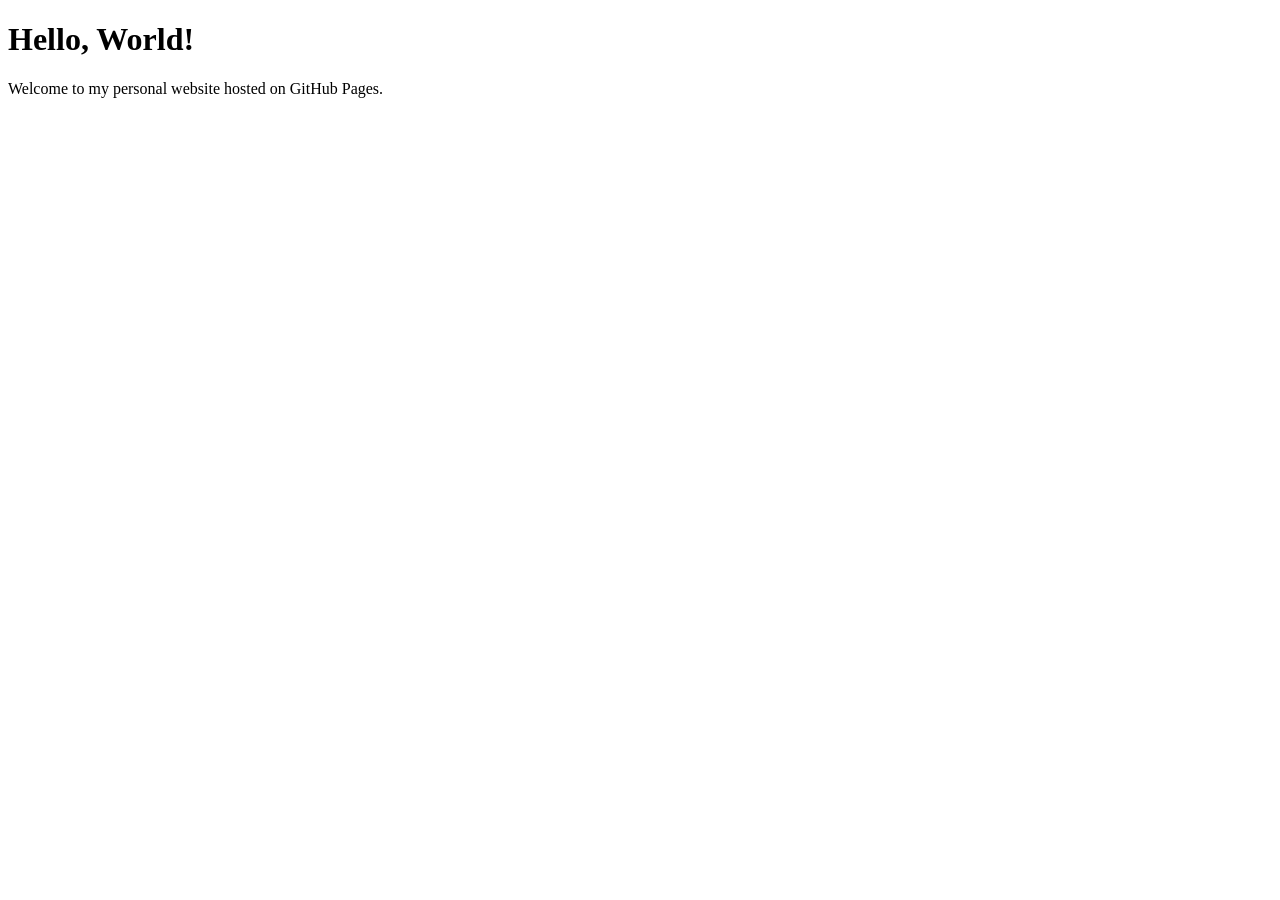
==== index.html @ c8ad6653 "Add initial HTML structure for personal website" ====
<!DOCTYPE html>
<html lang="en">
<head>
  <meta charset="UTF-8">
  <meta name="viewport" content="width=device-width, initial-scale=1.0">
  <title>My Personal Website</title>
</head>
<body>
  <h1>Hello, World!</h1>
  <p>Welcome to my personal website hosted on GitHub Pages.</p>
</body>
</html>
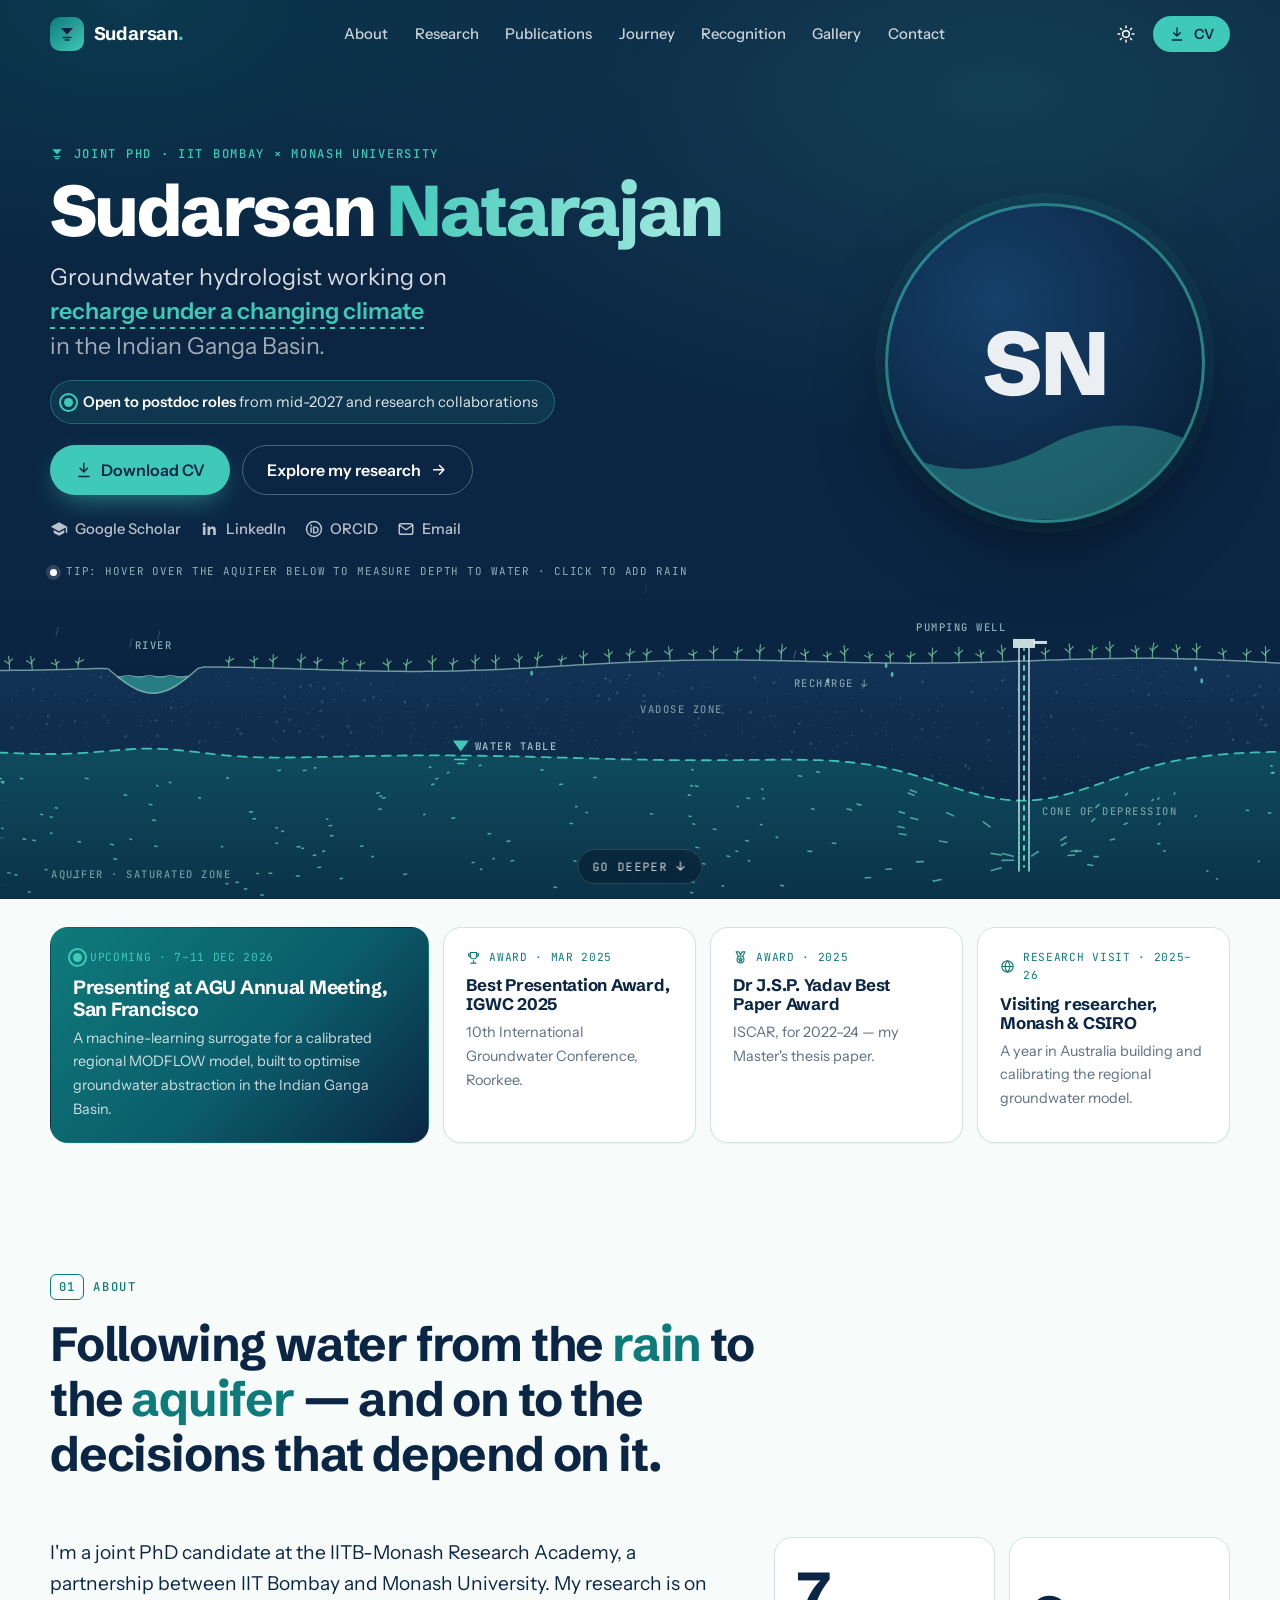
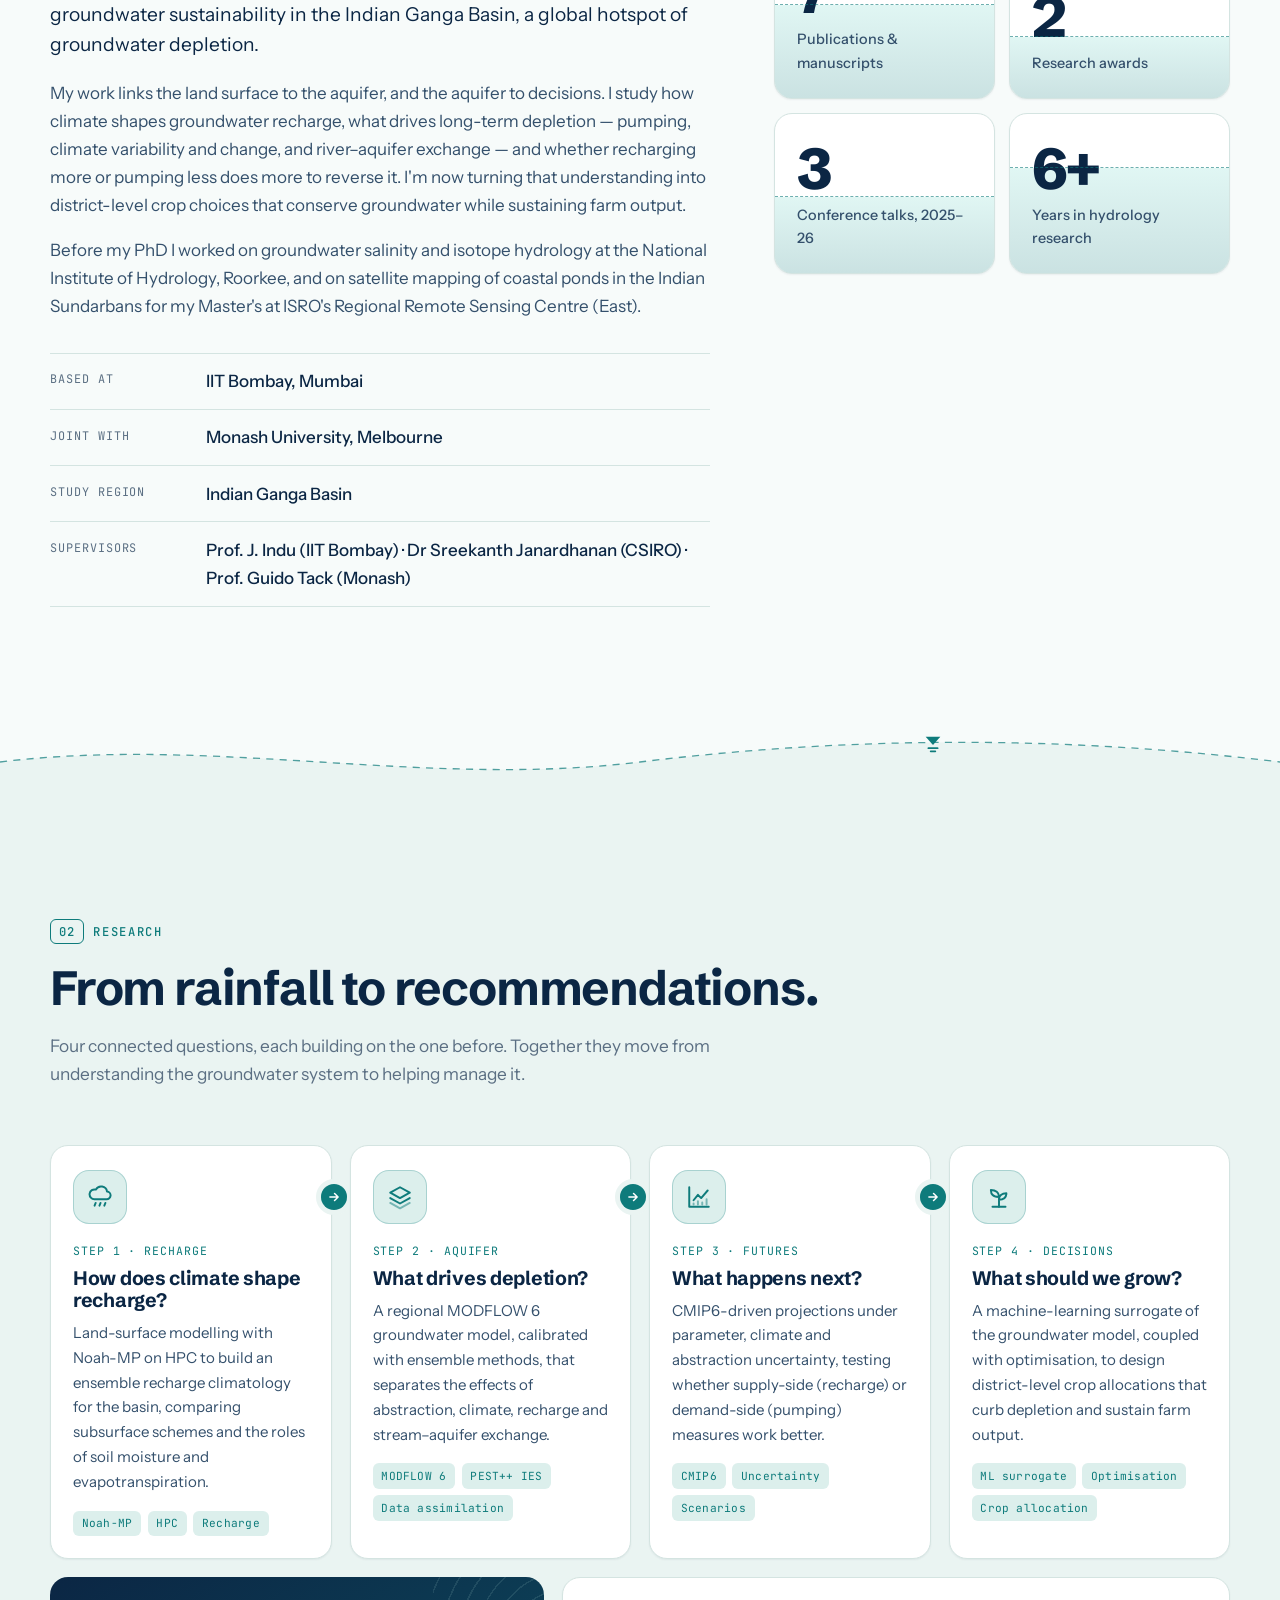
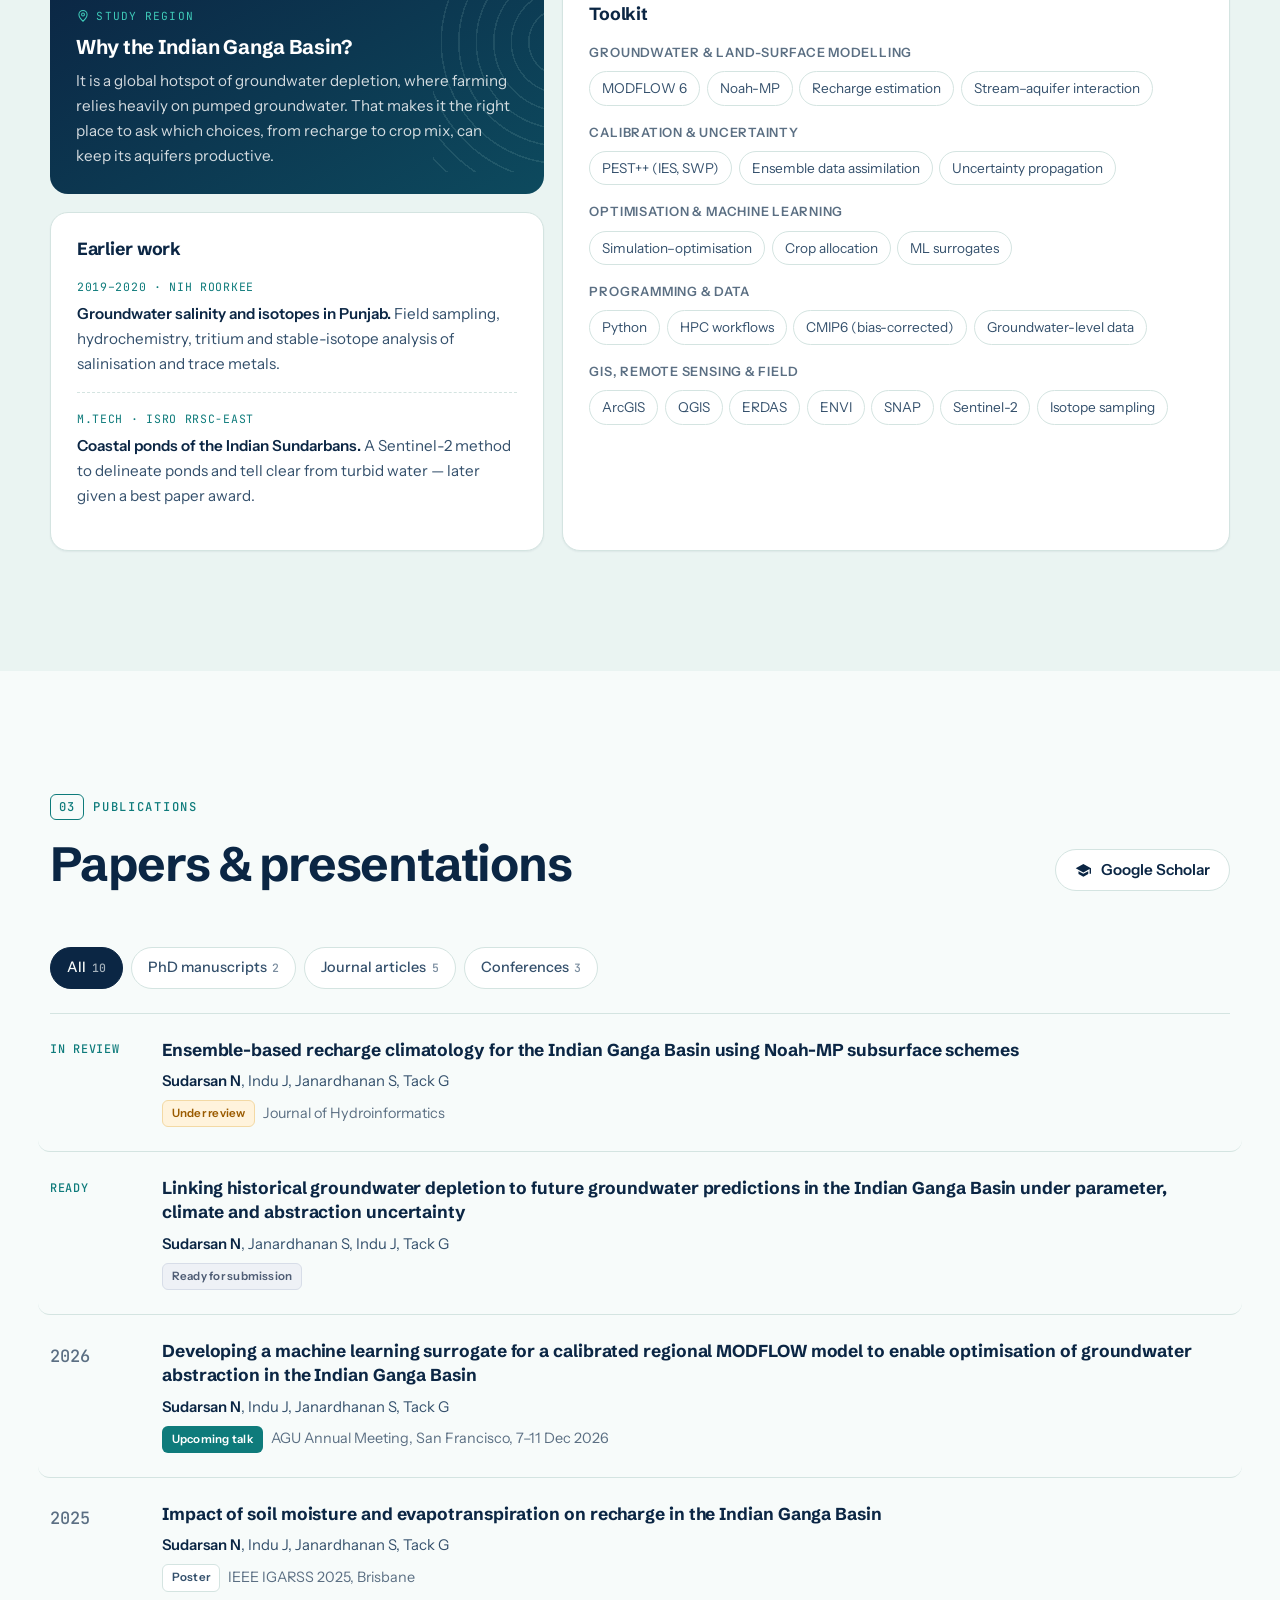
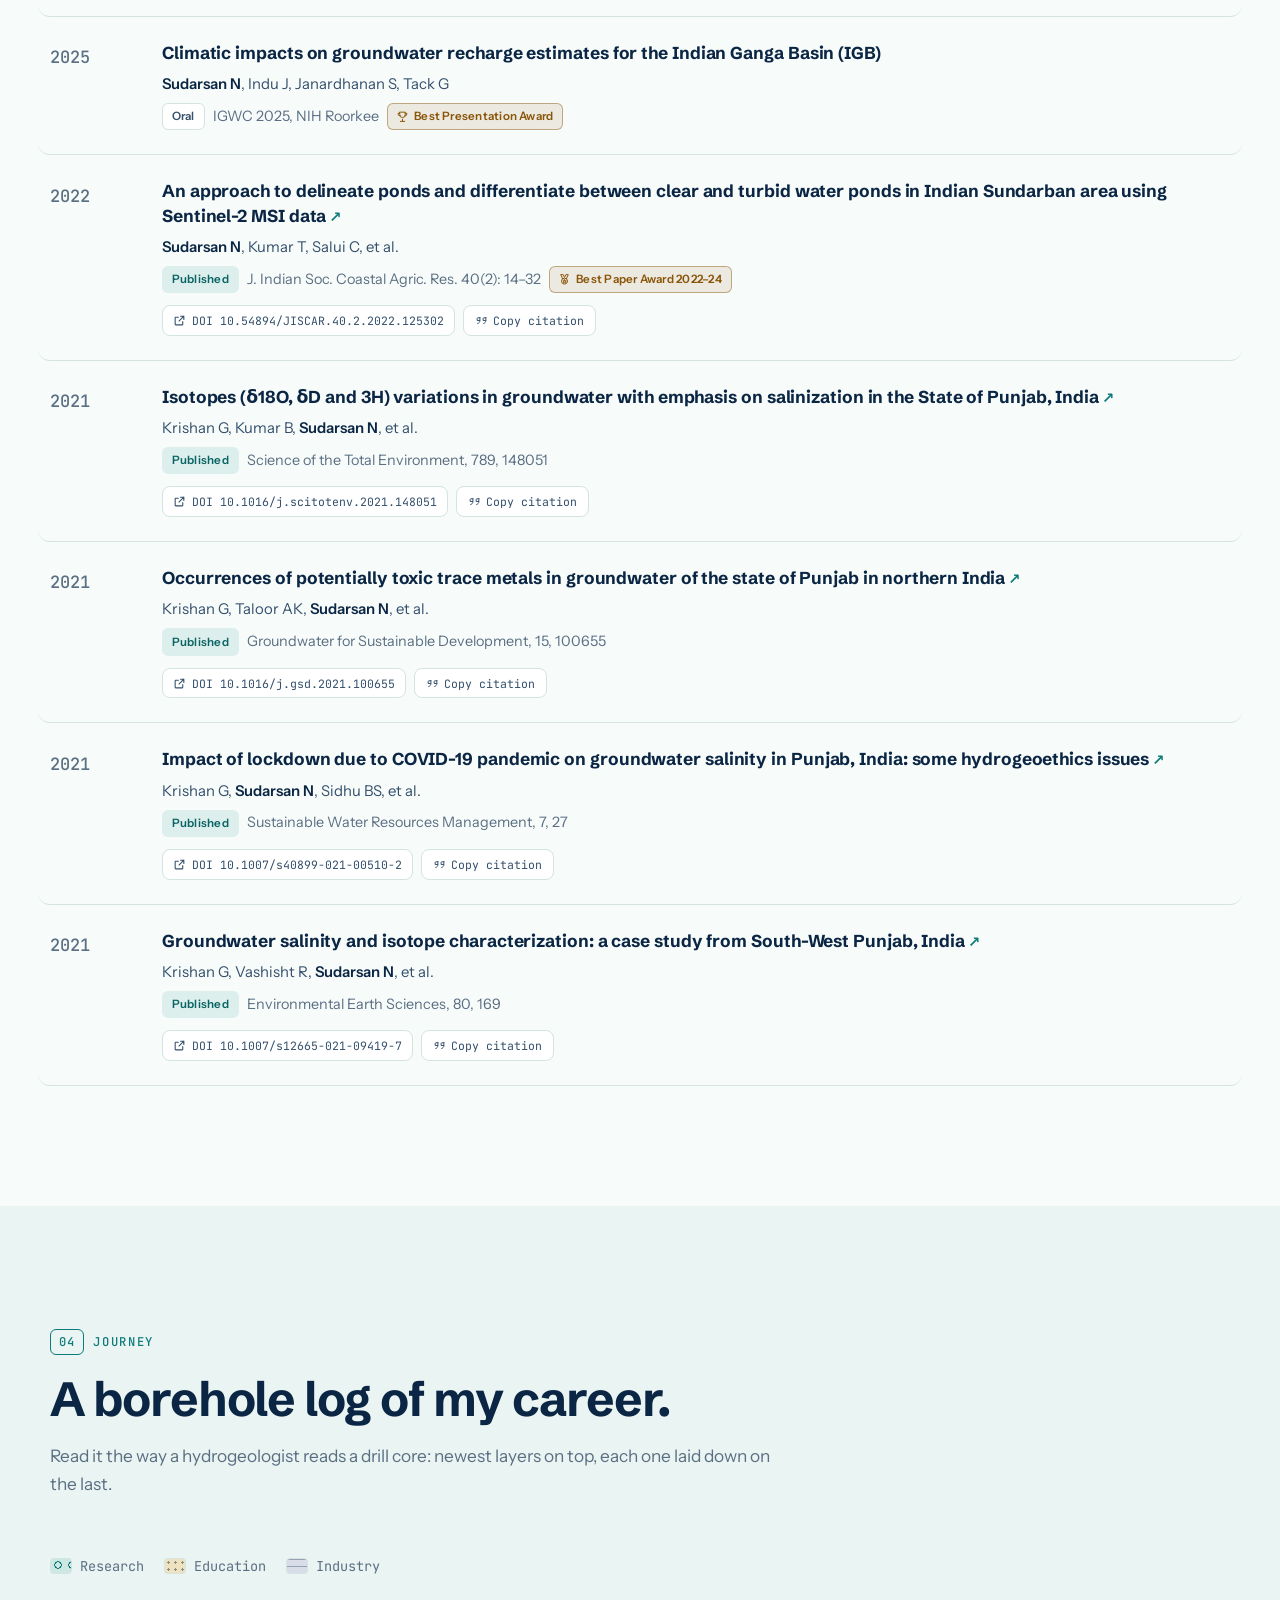
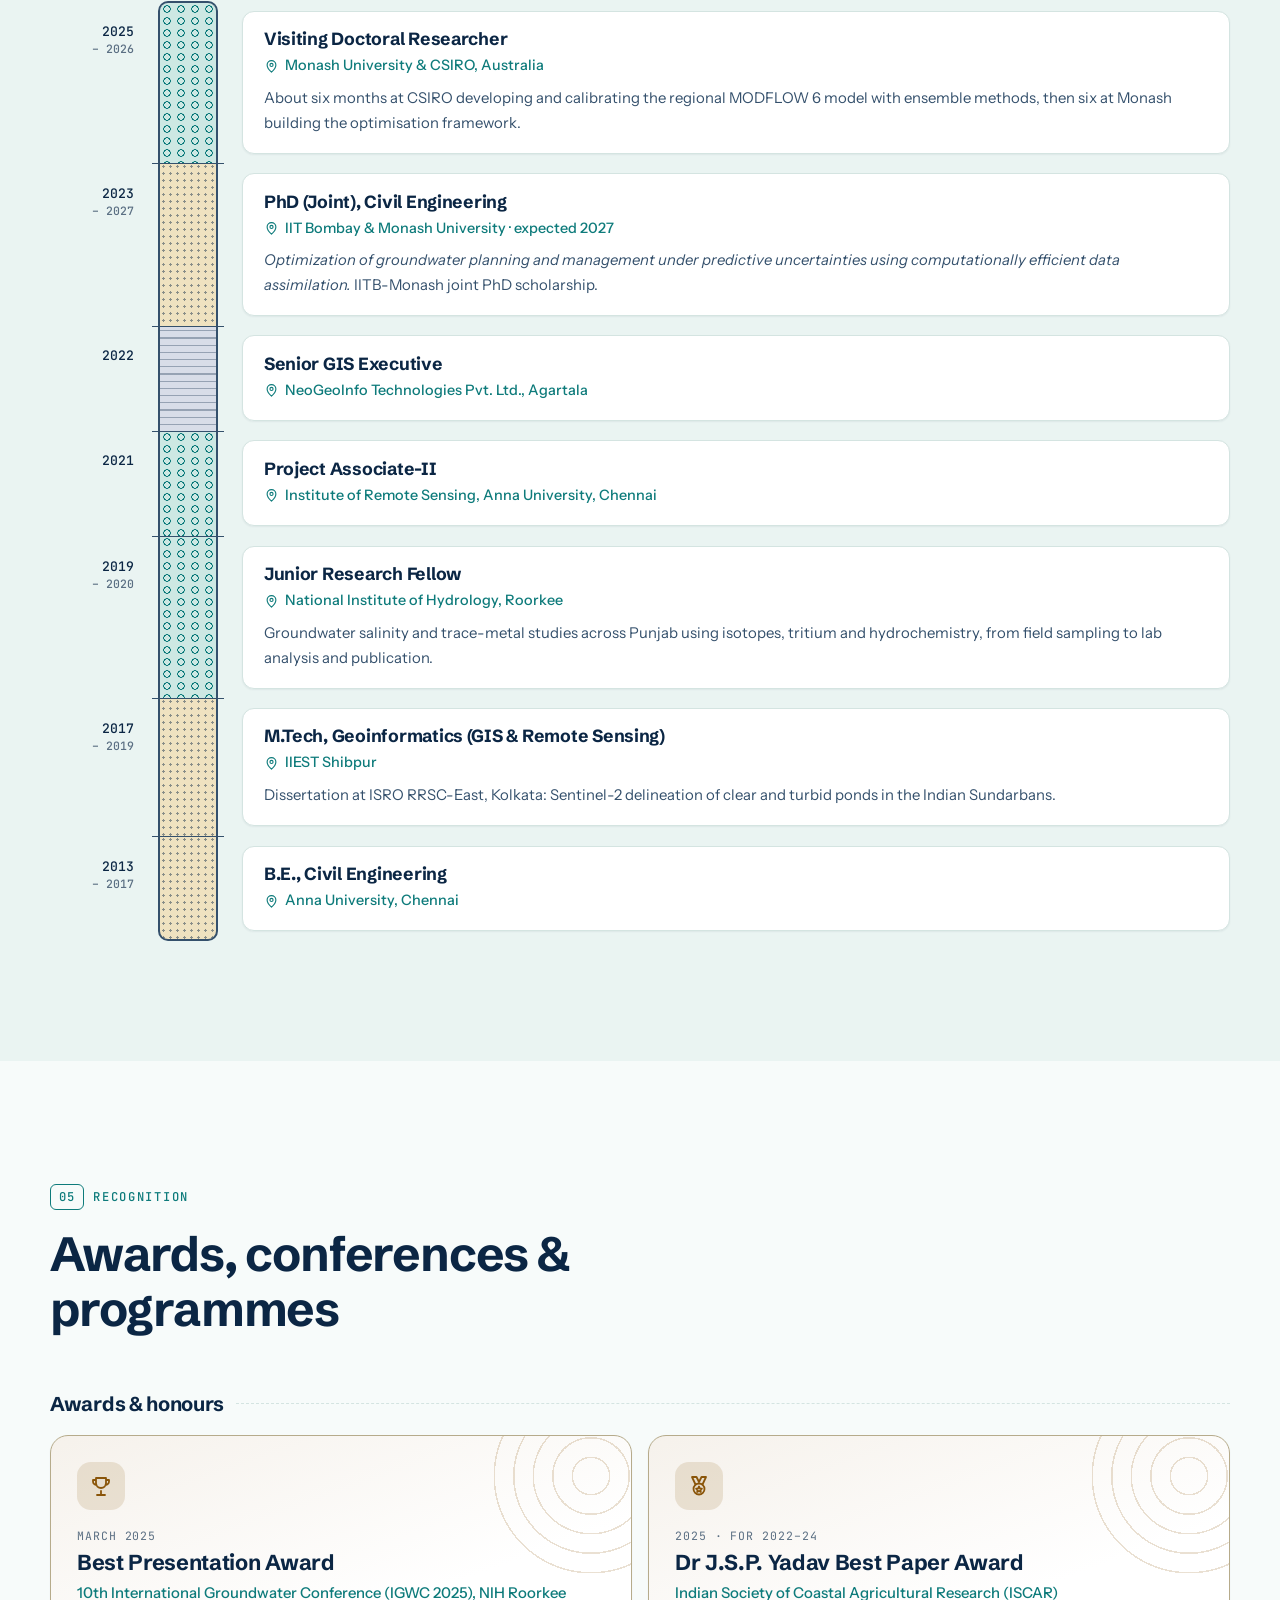
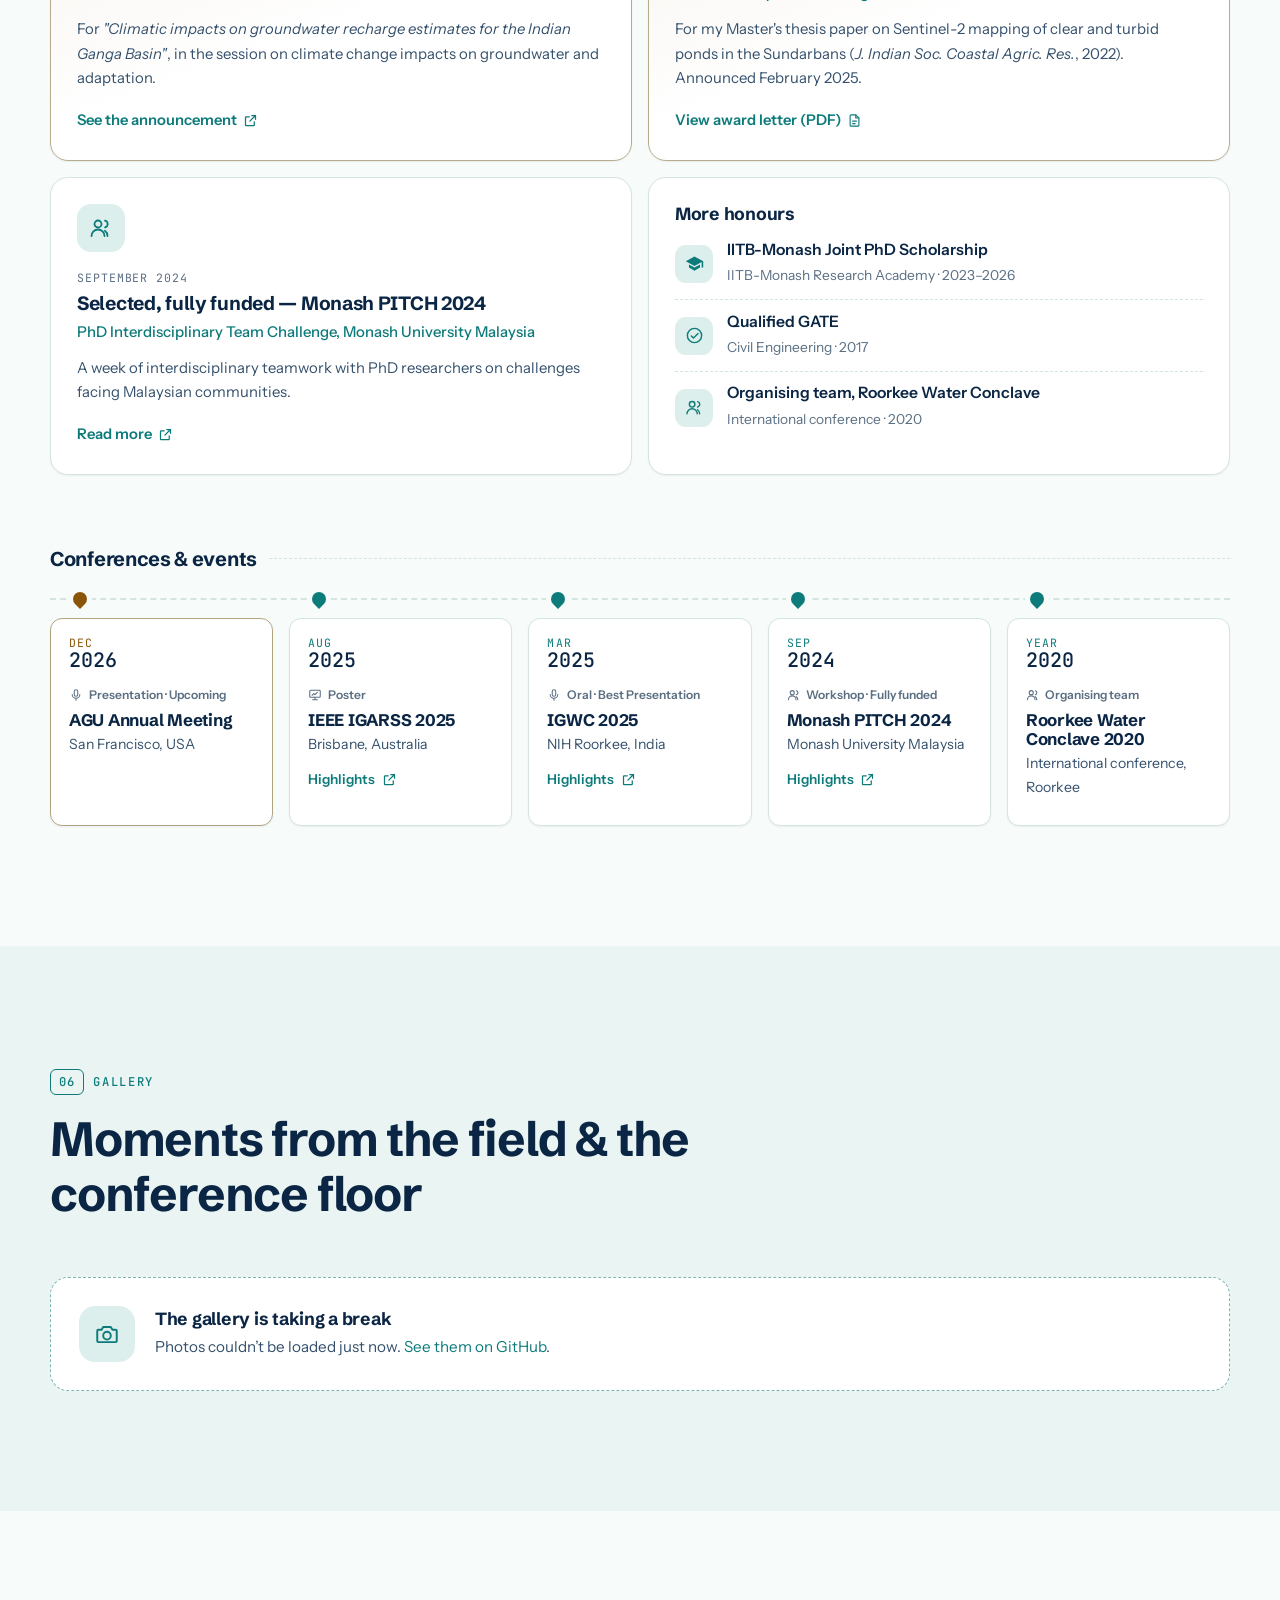
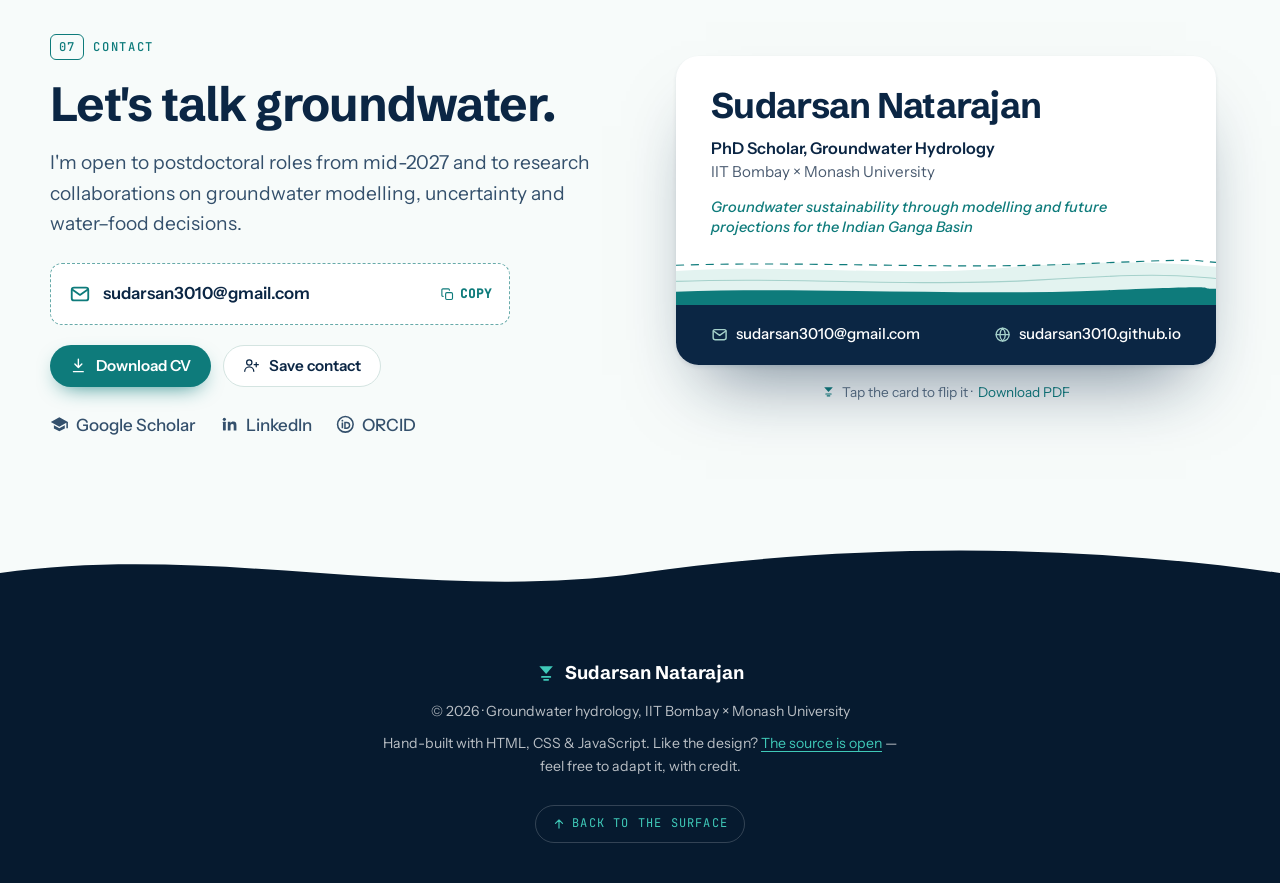
==== commit 7fd326a5: "Launch new groundwater-themed personal website" ====
--- a/index.html
+++ b/index.html
@@ -1,12 +1,752 @@
 <!DOCTYPE html>
-<html lang="en">
+<html lang="en" data-theme="light">
 <head>
   <meta charset="UTF-8">
   <meta name="viewport" content="width=device-width, initial-scale=1.0">
-  <title>My Personal Website</title>
+
+  <!-- ============================================================
+       Sudarsan Natarajan — personal research website
+       Plain HTML + CSS + JS, hosted on GitHub Pages. No build step.
+       To edit content: search for the section comments below.
+       To add gallery photos: upload them to images/gallery/<event-folder>/ (they appear automatically)
+       ============================================================ -->
+
+  <title>Sudarsan Natarajan · Groundwater Hydrology</title>
+  <meta name="description" content="Sudarsan Natarajan — joint PhD candidate in groundwater hydrology at IIT Bombay and Monash University, modelling groundwater recharge, depletion and crop choices for the Indian Ganga Basin.">
+  <meta name="author" content="Sudarsan Natarajan">
+  <meta name="theme-color" content="#0b2644">
+  <link rel="canonical" href="https://sudarsan3010.github.io/">
+
+  <!-- Social share preview (LinkedIn, WhatsApp, X) -->
+  <meta property="og:type" content="profile">
+  <meta property="og:title" content="Sudarsan Natarajan · Groundwater Hydrology">
+  <meta property="og:description" content="Joint PhD candidate (IIT Bombay × Monash University) modelling groundwater sustainability in the Indian Ganga Basin.">
+  <meta property="og:url" content="https://sudarsan3010.github.io/">
+  <meta property="og:image" content="https://sudarsan3010.github.io/assets/img/og-image.png">
+  <meta name="twitter:card" content="summary_large_image">
+
+  <link rel="icon" href="assets/img/favicon.svg" type="image/svg+xml">
+
+  <link rel="preload" href="assets/fonts/schibsted-grotesk-latin-800-normal.woff2" as="font" type="font/woff2" crossorigin>
+  <link rel="preload" href="assets/fonts/instrument-sans-latin-400-normal.woff2" as="font" type="font/woff2" crossorigin>
+
+  <link rel="stylesheet" href="assets/css/style.css">
+
+  <!-- Apply saved / system theme before paint (avoids a flash) -->
+  <script>
+    (function () {
+      document.documentElement.classList.add('js');
+      var t = null;
+      try { t = localStorage.getItem('theme'); } catch (e) {}
+      if (!t) t = window.matchMedia && matchMedia('(prefers-color-scheme: dark)').matches ? 'dark' : 'light';
+      document.documentElement.setAttribute('data-theme', t);
+    })();
+  </script>
+
+  <!-- Structured data: helps Google show a proper profile result -->
+  <script type="application/ld+json">
+  {
+    "@context": "https://schema.org",
+    "@type": "Person",
+    "name": "Sudarsan Natarajan",
+    "jobTitle": "Joint PhD Candidate, Groundwater Hydrology",
+    "affiliation": [
+      {"@type": "CollegeOrUniversity", "name": "Indian Institute of Technology Bombay"},
+      {"@type": "CollegeOrUniversity", "name": "Monash University"}
+    ],
+    "url": "https://sudarsan3010.github.io/",
+    "email": "mailto:sudarsan3010@gmail.com",
+    "sameAs": [
+      "https://www.linkedin.com/in/sudarsan-n-611792b7/",
+      "https://scholar.google.com/citations?user=bpT0AjIAAAAJ",
+      "https://orcid.org/0000-0001-5849-0856"
+    ],
+    "knowsAbout": ["Groundwater hydrology", "MODFLOW 6", "Noah-MP", "PEST++", "Groundwater recharge", "Simulation-optimisation", "Indian Ganga Basin"]
+  }
+  </script>
 </head>
+
 <body>
-  <h1>Hello, World!</h1>
-  <p>Welcome to my personal website hosted on GitHub Pages.</p>
+  <a class="skip-link" href="#main">Skip to content</a>
+
+  <!-- ========== ICON SPRITE (reused with <use href="#i-name">) ========== -->
+  <svg width="0" height="0" style="position:absolute" aria-hidden="true">
+    <defs>
+      <symbol id="i-wt" viewBox="0 0 24 24"><path d="M4 4h16l-8 9z" fill="currentColor"/><path d="M7 16.5h10M9.5 20h5" stroke="currentColor" stroke-width="2" stroke-linecap="round"/></symbol>
+      <symbol id="i-download" viewBox="0 0 24 24" fill="none" stroke="currentColor" stroke-width="2" stroke-linecap="round" stroke-linejoin="round"><path d="M12 3v12M7 10l5 5 5-5M5 21h14"/></symbol>
+      <symbol id="i-scholar" viewBox="0 0 24 24"><path fill="currentColor" d="M5 13.18v4L12 21l7-3.82v-4L12 17l-7-3.82zM12 3 1 9l11 6 9-4.91V17h2V9L12 3z"/></symbol>
+      <symbol id="i-linkedin" viewBox="0 0 24 24"><g fill="currentColor"><circle cx="5.6" cy="5.6" r="2"/><rect x="3.8" y="8.8" width="3.6" height="11.2" rx=".6"/><path d="M10 8.8h3.4v1.6c.6-1 1.9-1.9 3.8-1.9 3.2 0 3.9 2.1 3.9 4.9V20h-3.5v-5.8c0-1.4-.2-2.6-1.8-2.6-1.7 0-2.3 1.2-2.3 2.6V20H10z"/></g></symbol>
+      <symbol id="i-orcid" viewBox="0 0 24 24"><circle cx="12" cy="12" r="10" fill="none" stroke="currentColor" stroke-width="2"/><g fill="currentColor"><circle cx="8.2" cy="7.3" r="1.2"/><rect x="7.2" y="9.5" width="2" height="7.5" rx=".4"/></g><path d="M11.5 9.5h2.2a3.75 3.75 0 0 1 0 7.5h-2.2z" fill="none" stroke="currentColor" stroke-width="1.9"/></symbol>
+      <symbol id="i-mail" viewBox="0 0 24 24" fill="none" stroke="currentColor" stroke-width="2" stroke-linecap="round" stroke-linejoin="round"><rect x="3" y="5" width="18" height="14" rx="2.5"/><path d="m3.5 7 8.5 6 8.5-6"/></symbol>
+      <symbol id="i-arrow-right" viewBox="0 0 24 24" fill="none" stroke="currentColor" stroke-width="2" stroke-linecap="round" stroke-linejoin="round"><path d="M5 12h14M13 6l6 6-6 6"/></symbol>
+      <symbol id="i-arrow-down" viewBox="0 0 24 24" fill="none" stroke="currentColor" stroke-width="2" stroke-linecap="round" stroke-linejoin="round"><path d="M12 5v14M6 13l6 6 6-6"/></symbol>
+      <symbol id="i-arrow-up" viewBox="0 0 24 24" fill="none" stroke="currentColor" stroke-width="2" stroke-linecap="round" stroke-linejoin="round"><path d="M12 19V5M6 11l6-6 6 6"/></symbol>
+      <symbol id="i-external" viewBox="0 0 24 24" fill="none" stroke="currentColor" stroke-width="2" stroke-linecap="round" stroke-linejoin="round"><path d="M14 4h6v6M20 4l-9 9M18 14v5a1 1 0 0 1-1 1H5a1 1 0 0 1-1-1V7a1 1 0 0 1 1-1h5"/></symbol>
+      <symbol id="i-trophy" viewBox="0 0 24 24" fill="none" stroke="currentColor" stroke-width="1.8" stroke-linecap="round" stroke-linejoin="round"><path d="M8 21h8M12 17v4M7 4h10v5a5 5 0 0 1-10 0zM17 6h3v1.5a3.5 3.5 0 0 1-3.5 3.5M7 6H4v1.5A3.5 3.5 0 0 0 7.5 11"/></symbol>
+      <symbol id="i-medal" viewBox="0 0 24 24" fill="none" stroke="currentColor" stroke-width="1.8" stroke-linecap="round" stroke-linejoin="round"><circle cx="12" cy="15" r="5.5"/><path d="M8.5 10.5 5 3h4.5L12 8l2.5-5H19l-3.5 7.5M12 12.5l.9 1.8 2 .3-1.45 1.4.35 2-1.8-.95-1.8.95.35-2-1.45-1.4 2-.3z"/></symbol>
+      <symbol id="i-team" viewBox="0 0 24 24" fill="none" stroke="currentColor" stroke-width="1.8" stroke-linecap="round" stroke-linejoin="round"><circle cx="9" cy="8" r="3.5"/><path d="M2.5 20a6.5 6.5 0 0 1 13 0M16 4.6a3.5 3.5 0 0 1 0 6.8M18.5 20a6.5 6.5 0 0 0-2.6-5.2"/></symbol>
+      <symbol id="i-check" viewBox="0 0 24 24" fill="none" stroke="currentColor" stroke-width="1.8" stroke-linecap="round" stroke-linejoin="round"><circle cx="12" cy="12" r="9"/><path d="m8 12.5 2.7 2.7L16.5 9.5"/></symbol>
+      <symbol id="i-mic" viewBox="0 0 24 24" fill="none" stroke="currentColor" stroke-width="1.8" stroke-linecap="round" stroke-linejoin="round"><rect x="9" y="3" width="6" height="11" rx="3"/><path d="M5.5 11a6.5 6.5 0 0 0 13 0M12 17.5V21"/></symbol>
+      <symbol id="i-poster" viewBox="0 0 24 24" fill="none" stroke="currentColor" stroke-width="1.8" stroke-linecap="round" stroke-linejoin="round"><rect x="3" y="4" width="18" height="12" rx="1.5"/><path d="M12 16v4M8 20h8M7 12.5l3-3 2 2 4-4"/></symbol>
+      <symbol id="i-globe" viewBox="0 0 24 24" fill="none" stroke="currentColor" stroke-width="1.8" stroke-linecap="round" stroke-linejoin="round"><circle cx="12" cy="12" r="9"/><path d="M3 12h18M12 3c2.5 2.6 3.8 5.6 3.8 9s-1.3 6.4-3.8 9c-2.5-2.6-3.8-5.6-3.8-9S9.5 5.6 12 3z"/></symbol>
+      <symbol id="i-copy" viewBox="0 0 24 24" fill="none" stroke="currentColor" stroke-width="1.8" stroke-linecap="round" stroke-linejoin="round"><rect x="9" y="9" width="11" height="11" rx="2"/><path d="M5 15H4.5A1.5 1.5 0 0 1 3 13.5v-9A1.5 1.5 0 0 1 4.5 3h9A1.5 1.5 0 0 1 15 4.5V5"/></symbol>
+      <symbol id="i-file" viewBox="0 0 24 24" fill="none" stroke="currentColor" stroke-width="1.8" stroke-linecap="round" stroke-linejoin="round"><path d="M14 3H6.5A1.5 1.5 0 0 0 5 4.5v15A1.5 1.5 0 0 0 6.5 21h11a1.5 1.5 0 0 0 1.5-1.5V8z"/><path d="M14 3v5h5M9 13h6M9 17h4"/></symbol>
+      <symbol id="i-contact" viewBox="0 0 24 24" fill="none" stroke="currentColor" stroke-width="1.8" stroke-linecap="round" stroke-linejoin="round"><circle cx="9" cy="8" r="3.8"/><path d="M2.5 20.5a6.5 6.5 0 0 1 13 0M19 8v6M16 11h6"/></symbol>
+      <symbol id="i-pin" viewBox="0 0 24 24" fill="none" stroke="currentColor" stroke-width="1.8" stroke-linecap="round" stroke-linejoin="round"><path d="M12 21s-7-6.2-7-11.5a7 7 0 0 1 14 0C19 14.8 12 21 12 21z"/><circle cx="12" cy="9.5" r="2.5"/></symbol>
+      <symbol id="i-sun" viewBox="0 0 24 24" fill="none" stroke="currentColor" stroke-width="1.8" stroke-linecap="round"><circle cx="12" cy="12" r="4"/><path d="M12 2.5v2M12 19.5v2M2.5 12h2M19.5 12h2M5.3 5.3l1.4 1.4M17.3 17.3l1.4 1.4M5.3 18.7l1.4-1.4M17.3 6.7l1.4-1.4"/></symbol>
+      <symbol id="i-moon" viewBox="0 0 24 24" fill="none" stroke="currentColor" stroke-width="1.8" stroke-linecap="round" stroke-linejoin="round"><path d="M20 14.5A8 8 0 0 1 9.5 4a8 8 0 1 0 10.5 10.5z"/></symbol>
+      <symbol id="i-menu" viewBox="0 0 24 24" fill="none" stroke="currentColor" stroke-width="2" stroke-linecap="round"><path d="M4 7h16M4 12h16M4 17h10"/></symbol>
+      <symbol id="i-close" viewBox="0 0 24 24" fill="none" stroke="currentColor" stroke-width="2" stroke-linecap="round"><path d="M6 6l12 12M18 6 6 18"/></symbol>
+      <symbol id="i-chev-left" viewBox="0 0 24 24" fill="none" stroke="currentColor" stroke-width="2" stroke-linecap="round" stroke-linejoin="round"><path d="m15 5-7 7 7 7"/></symbol>
+      <symbol id="i-chev-right" viewBox="0 0 24 24" fill="none" stroke="currentColor" stroke-width="2" stroke-linecap="round" stroke-linejoin="round"><path d="m9 5 7 7-7 7"/></symbol>
+      <symbol id="i-rain" viewBox="0 0 24 24" fill="none" stroke="currentColor" stroke-width="1.8" stroke-linecap="round" stroke-linejoin="round"><path d="M7 14a4.5 4.5 0 1 1 1.2-8.8A5.5 5.5 0 0 1 18.5 7 3.5 3.5 0 0 1 18 14z"/><path d="M8 17.5 7 20M12.5 17.5l-1 2.5M17 17.5l-1 2.5"/></symbol>
+      <symbol id="i-layers" viewBox="0 0 24 24" fill="none" stroke="currentColor" stroke-width="1.8" stroke-linecap="round" stroke-linejoin="round"><path d="m12 3 9 5-9 5-9-5z"/><path d="m3 13 9 5 9-5"/><path d="m3 17.5 9 5 9-5" opacity=".5"/></symbol>
+      <symbol id="i-chart" viewBox="0 0 24 24" fill="none" stroke="currentColor" stroke-width="1.8" stroke-linecap="round" stroke-linejoin="round"><path d="M3 3v18h18"/><path d="m7 15 4-5 3 3 6-7"/><path d="M7 19v-1M11 19v-3M15 19v-2M19 19v-5" opacity=".5"/></symbol>
+      <symbol id="i-sprout" viewBox="0 0 24 24" fill="none" stroke="currentColor" stroke-width="1.8" stroke-linecap="round" stroke-linejoin="round"><path d="M12 21v-9M12 12c0-4-3-6.5-7.5-6.5C4.5 10 7 12 12 12zM12 14.5c0-3.5 2.6-6 6.8-6 0 4-2.6 6-6.8 6z"/><path d="M6 21h12"/></symbol>
+      <symbol id="i-camera" viewBox="0 0 24 24" fill="none" stroke="currentColor" stroke-width="1.8" stroke-linecap="round" stroke-linejoin="round"><path d="M4 8h3l1.5-2.5h7L17 8h3a1 1 0 0 1 1 1v9.5a1 1 0 0 1-1 1H4a1 1 0 0 1-1-1V9a1 1 0 0 1 1-1z"/><circle cx="12" cy="13.5" r="3.5"/></symbol>
+      <symbol id="i-quote" viewBox="0 0 24 24" fill="none" stroke="currentColor" stroke-width="1.8" stroke-linecap="round" stroke-linejoin="round"><path d="M9 7H5.5A1.5 1.5 0 0 0 4 8.5V12h5V7zM9 12c0 3-1.5 5-4 5.5M20 7h-3.5A1.5 1.5 0 0 0 15 8.5V12h5V7zM20 12c0 3-1.5 5-4 5.5"/></symbol>
+    </defs>
+  </svg>
+
+  <!-- ========== NAVIGATION ========== -->
+  <header class="nav" id="nav">
+    <div class="nav__inner container">
+      <a class="brand" href="#top" aria-label="Sudarsan Natarajan — back to top">
+        <span class="brand__mark"><svg><use href="#i-wt"/></svg></span>
+        <span class="brand__name">Sudarsan<span class="brand__dot">.</span></span>
+      </a>
+
+      <nav class="nav__links" aria-label="Primary">
+        <a href="#about">About</a>
+        <a href="#research">Research</a>
+        <a href="#publications">Publications</a>
+        <a href="#journey">Journey</a>
+        <a href="#recognition">Recognition</a>
+        <a href="#gallery">Gallery</a>
+        <a href="#contact">Contact</a>
+      </nav>
+
+      <div class="nav__actions">
+        <button class="icon-btn theme-toggle" type="button" aria-label="Toggle dark mode" title="Toggle dark / light">
+          <svg class="ico-sun"><use href="#i-sun"/></svg>
+          <svg class="ico-moon"><use href="#i-moon"/></svg>
+        </button>
+        <a class="btn btn--sm btn--primary nav__cv" href="Sudarsan_Natarajan_CV.pdf" download>
+          <svg><use href="#i-download"/></svg><span>CV</span>
+        </a>
+        <button class="icon-btn nav__burger" type="button" aria-label="Open menu" aria-expanded="false" aria-controls="mobile-menu">
+          <svg><use href="#i-menu"/></svg>
+        </button>
+      </div>
+    </div>
+  </header>
+
+  <!-- Mobile menu (full-screen) -->
+  <div class="mobile-menu" id="mobile-menu" hidden>
+    <nav aria-label="Mobile">
+      <a href="#about"><span>01</span>About</a>
+      <a href="#research"><span>02</span>Research</a>
+      <a href="#publications"><span>03</span>Publications</a>
+      <a href="#journey"><span>04</span>Journey</a>
+      <a href="#recognition"><span>05</span>Recognition</a>
+      <a href="#gallery"><span>06</span>Gallery</a>
+      <a href="#contact"><span>07</span>Contact</a>
+    </nav>
+    <div class="mobile-menu__social">
+      <a href="https://scholar.google.com/citations?user=bpT0AjIAAAAJ&amp;hl=en" target="_blank" rel="noopener" aria-label="Google Scholar"><svg><use href="#i-scholar"/></svg></a>
+      <a href="https://www.linkedin.com/in/sudarsan-n-611792b7/" target="_blank" rel="noopener" aria-label="LinkedIn"><svg><use href="#i-linkedin"/></svg></a>
+      <a href="https://orcid.org/0000-0001-5849-0856" target="_blank" rel="noopener" aria-label="ORCID"><svg><use href="#i-orcid"/></svg></a>
+      <a href="mailto:sudarsan3010@gmail.com" aria-label="Email"><svg><use href="#i-mail"/></svg></a>
+    </div>
+  </div>
+
+  <!-- Depth gauge: a piezometer-style scroll indicator (desktop only) -->
+  <aside class="gauge" aria-hidden="true">
+    <div class="gauge__tube"><div class="gauge__water"></div></div>
+    <div class="gauge__marker"><svg><use href="#i-wt"/></svg><span class="gauge__depth">0 m</span></div>
+    <div class="gauge__label">m bgl</div>
+  </aside>
+
+  <main id="main">
+
+    <!-- ========== HERO ========== -->
+    <section class="hero" id="top" data-depth="0" data-stratum="Land surface">
+      <canvas class="hero__canvas" aria-hidden="true"></canvas>
+      <div class="hero__glow" aria-hidden="true"></div>
+
+      <div class="container hero__inner">
+        <div class="hero__text">
+          <p class="eyebrow eyebrow--light"><svg><use href="#i-wt"/></svg> Joint PhD · IIT Bombay × Monash University</p>
+
+          <h1 class="hero__name">Sudarsan <span>Natarajan</span></h1>
+
+          <p class="hero__role">
+            <span class="sr-only">Groundwater hydrologist working on recharge, regional aquifer modelling, future groundwater and crop choices that conserve groundwater in the Indian Ganga Basin.</span>
+            <span aria-hidden="true">Groundwater hydrologist working on
+            <span class="rotator"><span class="rotator__word">recharge under a changing climate</span></span>
+            <span class="hero__region">in the Indian Ganga Basin.</span></span>
+          </p>
+
+          <div class="status">
+            <span class="status__dot" aria-hidden="true"></span>
+            <span><strong>Open to postdoc roles</strong> from mid-2027 and research collaborations</span>
+          </div>
+
+          <div class="hero__cta">
+            <a class="btn btn--primary btn--lg" href="Sudarsan_Natarajan_CV.pdf" download>
+              <svg><use href="#i-download"/></svg> Download CV
+            </a>
+            <a class="btn btn--ghost btn--lg" href="#research">
+              Explore my research <svg><use href="#i-arrow-right"/></svg>
+            </a>
+          </div>
+
+          <ul class="hero__social" aria-label="Profiles">
+            <li><a href="https://scholar.google.com/citations?user=bpT0AjIAAAAJ&amp;hl=en" target="_blank" rel="noopener"><svg><use href="#i-scholar"/></svg><span>Google Scholar</span></a></li>
+            <li><a href="https://www.linkedin.com/in/sudarsan-n-611792b7/" target="_blank" rel="noopener"><svg><use href="#i-linkedin"/></svg><span>LinkedIn</span></a></li>
+            <li><a href="https://orcid.org/0000-0001-5849-0856" target="_blank" rel="noopener"><svg><use href="#i-orcid"/></svg><span>ORCID</span></a></li>
+            <li><a href="mailto:sudarsan3010@gmail.com"><svg><use href="#i-mail"/></svg><span>Email</span></a></li>
+          </ul>
+          <p class="hero__hint" aria-hidden="true"><span class="hero__hint-dot"></span> Tip: hover over the aquifer below to measure depth to water · click to add rain</p>
+        </div>
+
+        <!-- Portrait: add your photo at images/profile.jpg. Until then a monogram "well" is shown. -->
+        <div class="hero__portrait" aria-hidden="false">
+          <div class="ripples" aria-hidden="true"><span></span><span></span><span></span><span></span></div>
+          <div class="portrait">
+            <img src="images/profile.jpg" alt="Portrait of Sudarsan Natarajan" width="320" height="320" onerror="this.remove()">
+            <div class="portrait__fallback" aria-hidden="true">
+              <span class="portrait__initials">SN</span>
+              <svg class="portrait__wave" viewBox="0 0 200 40" preserveAspectRatio="none"><path d="M0 20 Q 25 8 50 20 T 100 20 T 150 20 T 200 20 V40 H0z"/></svg>
+            </div>
+          </div>
+        </div>
+      </div>
+
+      <a class="hero__scroll" href="#now" aria-label="Scroll to latest updates">
+        <span>Go deeper</span><svg><use href="#i-arrow-down"/></svg>
+      </a>
+    </section>
+
+    <!-- ========== NOW / LATEST ========== -->
+    <section class="now" id="now" aria-labelledby="now-title">
+      <h2 class="sr-only" id="now-title">Latest updates</h2>
+      <div class="container">
+        <div class="now__grid">
+          <!-- data-until: after this date the tag/heading switch to the data-after text automatically -->
+          <article class="now-card now-card--feature reveal">
+            <p class="now-card__tag"><span class="pulse"></span> <span data-until="2026-12-12" data-after="Presented · Dec 2026">Upcoming · 7–11 Dec 2026</span></p>
+            <h3 data-until="2026-12-12" data-after="Presented at AGU Annual Meeting, San Francisco">Presenting at AGU Annual Meeting, San Francisco</h3>
+            <p>A machine-learning surrogate for a calibrated regional MODFLOW model, built to optimise groundwater abstraction in the Indian Ganga Basin.</p>
+          </article>
+          <article class="now-card reveal">
+            <p class="now-card__tag"><svg><use href="#i-trophy"/></svg> Award · Mar 2025</p>
+            <h3>Best Presentation Award, IGWC 2025</h3>
+            <p>10th International Groundwater Conference, Roorkee.</p>
+          </article>
+          <article class="now-card reveal">
+            <p class="now-card__tag"><svg><use href="#i-medal"/></svg> Award · 2025</p>
+            <h3>Dr J.S.P. Yadav Best Paper Award</h3>
+            <p>ISCAR, for 2022–24 — my Master's thesis paper.</p>
+          </article>
+          <article class="now-card reveal">
+            <p class="now-card__tag"><svg><use href="#i-globe"/></svg> Research visit · 2025–26</p>
+            <h3>Visiting researcher, Monash &amp; CSIRO</h3>
+            <p>A year in Australia building and calibrating the regional groundwater model.</p>
+          </article>
+        </div>
+      </div>
+    </section>
+
+    <!-- ========== 01 ABOUT ========== -->
+    <section class="section" id="about" data-depth="5" data-stratum="Topsoil">
+      <div class="container">
+        <header class="section__head reveal">
+          <p class="eyebrow"><span class="eyebrow__num">01</span> About</p>
+          <h2 class="section__title">Following water from the <em>rain</em> to the <em>aquifer</em> — and on to the decisions that depend on it.</h2>
+        </header>
+
+        <div class="about">
+          <div class="about__text reveal">
+            <p class="lead">I'm a joint PhD candidate at the IITB-Monash Research Academy, a partnership between IIT Bombay and Monash University. My research is on groundwater sustainability in the Indian Ganga Basin, a global hotspot of groundwater depletion.</p>
+            <p>My work links the land surface to the aquifer, and the aquifer to decisions. I study how climate shapes groundwater recharge, what drives long-term depletion — pumping, climate variability and change, and river–aquifer exchange — and whether recharging more or pumping less does more to reverse it. I'm now turning that understanding into district-level crop choices that conserve groundwater while sustaining farm output.</p>
+            <p>Before my PhD I worked on groundwater salinity and isotope hydrology at the National Institute of Hydrology, Roorkee, and on satellite mapping of coastal ponds in the Indian Sundarbans for my Master's at ISRO's Regional Remote Sensing Centre (East).</p>
+
+            <dl class="facts">
+              <div><dt>Based at</dt><dd>IIT Bombay, Mumbai</dd></div>
+              <div><dt>Joint with</dt><dd>Monash University, Melbourne</dd></div>
+              <div><dt>Study region</dt><dd>Indian Ganga Basin</dd></div>
+              <div><dt>Supervisors</dt><dd>Prof. J. Indu (IIT Bombay) · Dr Sreekanth Janardhanan (CSIRO) · Prof. Guido Tack (Monash)</dd></div>
+            </dl>
+          </div>
+
+          <div class="stats reveal" role="list">
+            <div class="stat" role="listitem"><span class="stat__num" data-count="7">0</span><span class="stat__label">Publications &amp; manuscripts</span></div>
+            <div class="stat" role="listitem"><span class="stat__num" data-count="2">0</span><span class="stat__label">Research awards</span></div>
+            <div class="stat" role="listitem"><span class="stat__num" data-count="3">0</span><span class="stat__label">Conference talks, 2025–26</span></div>
+            <div class="stat" role="listitem"><span class="stat__num" data-count="6" data-suffix="+">0</span><span class="stat__label">Years in hydrology research</span></div>
+          </div>
+        </div>
+      </div>
+    </section>
+
+    <div class="divider" aria-hidden="true">
+      <svg viewBox="0 0 1440 80" preserveAspectRatio="none"><path class="divider__fill" d="M0 40 C 240 10 480 70 720 40 S 1200 10 1440 40 V80 H0z"/><path class="divider__line" d="M0 40 C 240 10 480 70 720 40 S 1200 10 1440 40"/></svg>
+      <svg class="divider__wt"><use href="#i-wt"/></svg>
+    </div>
+
+    <!-- ========== 02 RESEARCH ========== -->
+    <section class="section section--tint" id="research" data-depth="12" data-stratum="Vadose zone">
+      <div class="container">
+        <header class="section__head reveal">
+          <p class="eyebrow"><span class="eyebrow__num">02</span> Research</p>
+          <h2 class="section__title">From rainfall to recommendations.</h2>
+          <p class="section__sub">Four connected questions, each building on the one before. Together they move from understanding the groundwater system to helping manage it.</p>
+        </header>
+
+        <ol class="flow">
+          <li class="flow__step reveal">
+            <div class="flow__icon"><svg><use href="#i-rain"/></svg></div>
+            <p class="flow__num">Step 1 · Recharge</p>
+            <h3>How does climate shape recharge?</h3>
+            <p>Land-surface modelling with Noah-MP on HPC to build an ensemble recharge climatology for the basin, comparing subsurface schemes and the roles of soil moisture and evapotranspiration.</p>
+            <ul class="tags"><li>Noah-MP</li><li>HPC</li><li>Recharge</li></ul>
+          </li>
+          <li class="flow__step reveal">
+            <div class="flow__icon"><svg><use href="#i-layers"/></svg></div>
+            <p class="flow__num">Step 2 · Aquifer</p>
+            <h3>What drives depletion?</h3>
+            <p>A regional MODFLOW 6 groundwater model, calibrated with ensemble methods, that separates the effects of abstraction, climate, recharge and stream–aquifer exchange.</p>
+            <ul class="tags"><li>MODFLOW 6</li><li>PEST++ IES</li><li>Data assimilation</li></ul>
+          </li>
+          <li class="flow__step reveal">
+            <div class="flow__icon"><svg><use href="#i-chart"/></svg></div>
+            <p class="flow__num">Step 3 · Futures</p>
+            <h3>What happens next?</h3>
+            <p>CMIP6-driven projections under parameter, climate and abstraction uncertainty, testing whether supply-side (recharge) or demand-side (pumping) measures work better.</p>
+            <ul class="tags"><li>CMIP6</li><li>Uncertainty</li><li>Scenarios</li></ul>
+          </li>
+          <li class="flow__step reveal">
+            <div class="flow__icon"><svg><use href="#i-sprout"/></svg></div>
+            <p class="flow__num">Step 4 · Decisions</p>
+            <h3>What should we grow?</h3>
+            <p>A machine-learning surrogate of the groundwater model, coupled with optimisation, to design district-level crop allocations that curb depletion and sustain farm output.</p>
+            <ul class="tags"><li>ML surrogate</li><li>Optimisation</li><li>Crop allocation</li></ul>
+          </li>
+        </ol>
+
+        <div class="research-extra">
+          <div class="research-extra__col">
+          <div class="why reveal">
+            <p class="why__label"><svg><use href="#i-pin"/></svg> Study region</p>
+            <h3>Why the Indian Ganga Basin?</h3>
+            <p>It is a global hotspot of groundwater depletion, where farming relies heavily on pumped groundwater. That makes it the right place to ask which choices, from recharge to crop mix, can keep its aquifers productive.</p>
+          </div>
+          <div class="earlier reveal">
+            <h3 class="mini-title">Earlier work</h3>
+            <div class="earlier__item">
+              <p class="earlier__when">2019–2020 · NIH Roorkee</p>
+              <p><strong>Groundwater salinity and isotopes in Punjab.</strong> Field sampling, hydrochemistry, tritium and stable-isotope analysis of salinisation and trace metals.</p>
+            </div>
+            <div class="earlier__item">
+              <p class="earlier__when">M.Tech · ISRO RRSC-East</p>
+              <p><strong>Coastal ponds of the Indian Sundarbans.</strong> A Sentinel-2 method to delineate ponds and tell clear from turbid water — later given a best paper award.</p>
+            </div>
+          </div>
+          </div>
+
+          <div class="toolkit reveal">
+            <h3 class="mini-title">Toolkit</h3>
+            <div class="toolkit__group"><p>Groundwater &amp; land-surface modelling</p><ul class="chips"><li>MODFLOW 6</li><li>Noah-MP</li><li>Recharge estimation</li><li>Stream–aquifer interaction</li></ul></div>
+            <div class="toolkit__group"><p>Calibration &amp; uncertainty</p><ul class="chips"><li>PEST++ (IES, SWP)</li><li>Ensemble data assimilation</li><li>Uncertainty propagation</li></ul></div>
+            <div class="toolkit__group"><p>Optimisation &amp; machine learning</p><ul class="chips"><li>Simulation–optimisation</li><li>Crop allocation</li><li>ML surrogates</li></ul></div>
+            <div class="toolkit__group"><p>Programming &amp; data</p><ul class="chips"><li>Python</li><li>HPC workflows</li><li>CMIP6 (bias-corrected)</li><li>Groundwater-level data</li></ul></div>
+            <div class="toolkit__group"><p>GIS, remote sensing &amp; field</p><ul class="chips"><li>ArcGIS</li><li>QGIS</li><li>ERDAS</li><li>ENVI</li><li>SNAP</li><li>Sentinel-2</li><li>Isotope sampling</li></ul></div>
+          </div>
+        </div>
+      </div>
+    </section>
+
+    <!-- ========== 03 PUBLICATIONS ========== -->
+    <section class="section" id="publications" data-depth="25" data-stratum="Water table">
+      <div class="container">
+        <header class="section__head section__head--row reveal">
+          <div>
+            <p class="eyebrow"><span class="eyebrow__num">03</span> Publications</p>
+            <h2 class="section__title">Papers &amp; presentations</h2>
+          </div>
+          <a class="btn btn--outline" href="https://scholar.google.com/citations?user=bpT0AjIAAAAJ&amp;hl=en" target="_blank" rel="noopener"><svg><use href="#i-scholar"/></svg> Google Scholar</a>
+        </header>
+
+        <div class="filters reveal" role="tablist" aria-label="Filter publications">
+          <button class="filter is-active" role="tab" aria-selected="true" data-filter="all">All</button>
+          <button class="filter" role="tab" aria-selected="false" data-filter="manuscript">PhD manuscripts</button>
+          <button class="filter" role="tab" aria-selected="false" data-filter="journal">Journal articles</button>
+          <button class="filter" role="tab" aria-selected="false" data-filter="conference">Conferences</button>
+        </div>
+
+        <ol class="pubs">
+          <li class="pub reveal" data-type="manuscript">
+            <span class="pub__year pub__year--status">In review</span>
+            <div class="pub__body">
+              <h3 class="pub__title">Ensemble-based recharge climatology for the Indian Ganga Basin using Noah-MP subsurface schemes</h3>
+              <p class="pub__authors"><b>Sudarsan N</b>, Indu J, Janardhanan S, Tack G</p>
+              <p class="pub__meta"><span class="badge badge--review">Under review</span> Journal of Hydroinformatics</p>
+            </div>
+          </li>
+          <li class="pub reveal" data-type="manuscript">
+            <span class="pub__year pub__year--status">Ready</span>
+            <div class="pub__body">
+              <h3 class="pub__title">Linking historical groundwater depletion to future groundwater predictions in the Indian Ganga Basin under parameter, climate and abstraction uncertainty</h3>
+              <p class="pub__authors"><b>Sudarsan N</b>, Janardhanan S, Indu J, Tack G</p>
+              <p class="pub__meta"><span class="badge badge--prep">Ready for submission</span></p>
+            </div>
+          </li>
+          <li class="pub reveal" data-type="conference">
+            <span class="pub__year">2026</span>
+            <div class="pub__body">
+              <h3 class="pub__title">Developing a machine learning surrogate for a calibrated regional MODFLOW model to enable optimisation of groundwater abstraction in the Indian Ganga Basin</h3>
+              <p class="pub__authors"><b>Sudarsan N</b>, Indu J, Janardhanan S, Tack G</p>
+              <p class="pub__meta"><span class="badge badge--upcoming">Upcoming talk</span> AGU Annual Meeting, San Francisco, 7–11 Dec 2026</p>
+            </div>
+          </li>
+          <li class="pub reveal" data-type="conference">
+            <span class="pub__year">2025</span>
+            <div class="pub__body">
+              <h3 class="pub__title">Impact of soil moisture and evapotranspiration on recharge in the Indian Ganga Basin</h3>
+              <p class="pub__authors"><b>Sudarsan N</b>, Indu J, Janardhanan S, Tack G</p>
+              <p class="pub__meta"><span class="badge">Poster</span> IEEE IGARSS 2025, Brisbane</p>
+            </div>
+          </li>
+          <li class="pub reveal" data-type="conference">
+            <span class="pub__year">2025</span>
+            <div class="pub__body">
+              <h3 class="pub__title">Climatic impacts on groundwater recharge estimates for the Indian Ganga Basin (IGB)</h3>
+              <p class="pub__authors"><b>Sudarsan N</b>, Indu J, Janardhanan S, Tack G</p>
+              <p class="pub__meta"><span class="badge">Oral</span> IGWC 2025, NIH Roorkee <span class="badge badge--award"><svg><use href="#i-trophy"/></svg> Best Presentation Award</span></p>
+            </div>
+          </li>
+          <li class="pub reveal" data-type="journal">
+            <span class="pub__year">2022</span>
+            <div class="pub__body">
+              <h3 class="pub__title"><a href="https://doi.org/10.54894/JISCAR.40.2.2022.125302" target="_blank" rel="noopener">An approach to delineate ponds and differentiate between clear and turbid water ponds in Indian Sundarban area using Sentinel-2 MSI data</a></h3>
+              <p class="pub__authors"><b>Sudarsan N</b>, Kumar T, Salui C, et al.</p>
+              <p class="pub__meta"><span class="badge badge--pub">Published</span> <span class="pub__venue">J. Indian Soc. Coastal Agric. Res. 40(2): 14–32</span> <span class="badge badge--award"><svg><use href="#i-medal"/></svg> Best Paper Award 2022–24</span></p>
+            </div>
+          </li>
+          <li class="pub reveal" data-type="journal">
+            <span class="pub__year">2021</span>
+            <div class="pub__body">
+              <h3 class="pub__title"><a href="https://doi.org/10.1016/j.scitotenv.2021.148051" target="_blank" rel="noopener">Isotopes (δ18O, δD and 3H) variations in groundwater with emphasis on salinization in the State of Punjab, India</a></h3>
+              <p class="pub__authors">Krishan G, Kumar B, <b>Sudarsan N</b>, et al.</p>
+              <p class="pub__meta"><span class="badge badge--pub">Published</span> <span class="pub__venue">Science of the Total Environment, 789, 148051</span></p>
+            </div>
+          </li>
+          <li class="pub reveal" data-type="journal">
+            <span class="pub__year">2021</span>
+            <div class="pub__body">
+              <h3 class="pub__title"><a href="https://doi.org/10.1016/j.gsd.2021.100655" target="_blank" rel="noopener">Occurrences of potentially toxic trace metals in groundwater of the state of Punjab in northern India</a></h3>
+              <p class="pub__authors">Krishan G, Taloor AK, <b>Sudarsan N</b>, et al.</p>
+              <p class="pub__meta"><span class="badge badge--pub">Published</span> <span class="pub__venue">Groundwater for Sustainable Development, 15, 100655</span></p>
+            </div>
+          </li>
+          <li class="pub reveal" data-type="journal">
+            <span class="pub__year">2021</span>
+            <div class="pub__body">
+              <h3 class="pub__title"><a href="https://doi.org/10.1007/s40899-021-00510-2" target="_blank" rel="noopener">Impact of lockdown due to COVID-19 pandemic on groundwater salinity in Punjab, India: some hydrogeoethics issues</a></h3>
+              <p class="pub__authors">Krishan G, <b>Sudarsan N</b>, Sidhu BS, et al.</p>
+              <p class="pub__meta"><span class="badge badge--pub">Published</span> <span class="pub__venue">Sustainable Water Resources Management, 7, 27</span></p>
+            </div>
+          </li>
+          <li class="pub reveal" data-type="journal">
+            <span class="pub__year">2021</span>
+            <div class="pub__body">
+              <h3 class="pub__title"><a href="https://doi.org/10.1007/s12665-021-09419-7" target="_blank" rel="noopener">Groundwater salinity and isotope characterization: a case study from South-West Punjab, India</a></h3>
+              <p class="pub__authors">Krishan G, Vashisht R, <b>Sudarsan N</b>, et al.</p>
+              <p class="pub__meta"><span class="badge badge--pub">Published</span> <span class="pub__venue">Environmental Earth Sciences, 80, 169</span></p>
+            </div>
+          </li>
+        </ol>
+      </div>
+    </section>
+
+    <!-- ========== 04 JOURNEY (borehole log) ========== -->
+    <section class="section section--tint" id="journey" data-depth="40" data-stratum="Aquifer">
+      <div class="container">
+        <header class="section__head reveal">
+          <p class="eyebrow"><span class="eyebrow__num">04</span> Journey</p>
+          <h2 class="section__title">A borehole log of my career.</h2>
+          <p class="section__sub">Read it the way a hydrogeologist reads a drill core: newest layers on top, each one laid down on the last.</p>
+        </header>
+
+        <div class="log-legend reveal" aria-label="Legend">
+          <span><i class="lith lith--research"></i>Research</span>
+          <span><i class="lith lith--edu"></i>Education</span>
+          <span><i class="lith lith--industry"></i>Industry</span>
+        </div>
+
+        <ol class="borelog">
+          <li class="layer reveal" data-kind="research">
+            <div class="layer__depth">2025<br><small>– 2026</small></div>
+            <div class="layer__core lith lith--research"></div>
+            <div class="layer__card">
+              <h3>Visiting Doctoral Researcher</h3>
+              <p class="layer__org"><svg><use href="#i-pin"/></svg> Monash University &amp; CSIRO, Australia</p>
+              <p>About six months at CSIRO developing and calibrating the regional MODFLOW 6 model with ensemble methods, then six at Monash building the optimisation framework.</p>
+            </div>
+          </li>
+          <li class="layer reveal" data-kind="edu">
+            <div class="layer__depth">2023<br><small>– 2027</small></div>
+            <div class="layer__core lith lith--edu"></div>
+            <div class="layer__card">
+              <h3>PhD (Joint), Civil Engineering</h3>
+              <p class="layer__org"><svg><use href="#i-pin"/></svg> IIT Bombay &amp; Monash University · expected 2027</p>
+              <p><em>Optimization of groundwater planning and management under predictive uncertainties using computationally efficient data assimilation.</em> IITB-Monash joint PhD scholarship.</p>
+            </div>
+          </li>
+          <li class="layer reveal" data-kind="industry">
+            <div class="layer__depth">2022</div>
+            <div class="layer__core lith lith--industry"></div>
+            <div class="layer__card">
+              <h3>Senior GIS Executive</h3>
+              <p class="layer__org"><svg><use href="#i-pin"/></svg> NeoGeoInfo Technologies Pvt. Ltd., Agartala</p>
+            </div>
+          </li>
+          <li class="layer reveal" data-kind="research">
+            <div class="layer__depth">2021</div>
+            <div class="layer__core lith lith--research"></div>
+            <div class="layer__card">
+              <h3>Project Associate-II</h3>
+              <p class="layer__org"><svg><use href="#i-pin"/></svg> Institute of Remote Sensing, Anna University, Chennai</p>
+            </div>
+          </li>
+          <li class="layer reveal" data-kind="research">
+            <div class="layer__depth">2019<br><small>– 2020</small></div>
+            <div class="layer__core lith lith--research"></div>
+            <div class="layer__card">
+              <h3>Junior Research Fellow</h3>
+              <p class="layer__org"><svg><use href="#i-pin"/></svg> National Institute of Hydrology, Roorkee</p>
+              <p>Groundwater salinity and trace-metal studies across Punjab using isotopes, tritium and hydrochemistry, from field sampling to lab analysis and publication.</p>
+            </div>
+          </li>
+          <li class="layer reveal" data-kind="edu">
+            <div class="layer__depth">2017<br><small>– 2019</small></div>
+            <div class="layer__core lith lith--edu"></div>
+            <div class="layer__card">
+              <h3>M.Tech, Geoinformatics (GIS &amp; Remote Sensing)</h3>
+              <p class="layer__org"><svg><use href="#i-pin"/></svg> IIEST Shibpur</p>
+              <p>Dissertation at ISRO RRSC-East, Kolkata: Sentinel-2 delineation of clear and turbid ponds in the Indian Sundarbans.</p>
+            </div>
+          </li>
+          <li class="layer reveal" data-kind="edu">
+            <div class="layer__depth">2013<br><small>– 2017</small></div>
+            <div class="layer__core lith lith--edu"></div>
+            <div class="layer__card">
+              <h3>B.E., Civil Engineering</h3>
+              <p class="layer__org"><svg><use href="#i-pin"/></svg> Anna University, Chennai</p>
+            </div>
+          </li>
+        </ol>
+      </div>
+    </section>
+
+    <!-- ========== 05 RECOGNITION (awards + conferences) ========== -->
+    <section class="section" id="recognition" data-depth="60" data-stratum="Confined aquifer">
+      <div class="container">
+        <header class="section__head reveal">
+          <p class="eyebrow"><span class="eyebrow__num">05</span> Recognition</p>
+          <h2 class="section__title">Awards, conferences &amp; programmes</h2>
+        </header>
+
+        <h3 class="sub-head reveal">Awards &amp; honours</h3>
+        <div class="awards">
+          <article class="award award--gold reveal">
+            <div class="award__icon"><svg><use href="#i-trophy"/></svg></div>
+            <p class="award__when">March 2025</p>
+            <h4>Best Presentation Award</h4>
+            <p class="award__where">10th International Groundwater Conference (IGWC 2025), NIH Roorkee</p>
+            <p>For <em>"Climatic impacts on groundwater recharge estimates for the Indian Ganga Basin"</em>, in the session on climate change impacts on groundwater and adaptation.</p>
+            <a class="link-arrow" href="https://lnkd.in/p/dz2BXzyv" target="_blank" rel="noopener">See the announcement <svg><use href="#i-external"/></svg></a>
+          </article>
+
+          <article class="award award--gold reveal">
+            <div class="award__icon"><svg><use href="#i-medal"/></svg></div>
+            <p class="award__when">2025 · for 2022–24</p>
+            <h4>Dr J.S.P. Yadav Best Paper Award</h4>
+            <p class="award__where">Indian Society of Coastal Agricultural Research (ISCAR)</p>
+            <p>For my Master's thesis paper on Sentinel-2 mapping of clear and turbid ponds in the Sundarbans (<em>J. Indian Soc. Coastal Agric. Res.</em>, 2022). Announced February 2025.</p>
+            <a class="link-arrow" href="assets/docs/JSP-Yadav-Best-Paper-Award-2022-24.pdf" target="_blank" rel="noopener">View award letter (PDF) <svg><use href="#i-file"/></svg></a>
+          </article>
+
+          <article class="award award--half reveal">
+            <div class="award__icon"><svg><use href="#i-team"/></svg></div>
+            <p class="award__when">September 2024</p>
+            <h4>Selected, fully funded — Monash PITCH 2024</h4>
+            <p class="award__where">PhD Interdisciplinary Team Challenge, Monash University Malaysia</p>
+            <p>A week of interdisciplinary teamwork with PhD researchers on challenges facing Malaysian communities.</p>
+            <a class="link-arrow" href="https://lnkd.in/p/deFqVsSB" target="_blank" rel="noopener">Read more <svg><use href="#i-external"/></svg></a>
+          </article>
+
+          <article class="award award--list reveal">
+            <h4>More honours</h4>
+            <ul class="honours">
+              <li><span class="honours__icon"><svg><use href="#i-scholar"/></svg></span><div><b>IITB-Monash Joint PhD Scholarship</b><span>IITB-Monash Research Academy · 2023–2026</span></div></li>
+              <li><span class="honours__icon"><svg><use href="#i-check"/></svg></span><div><b>Qualified GATE</b><span>Civil Engineering · 2017</span></div></li>
+              <li><span class="honours__icon"><svg><use href="#i-team"/></svg></span><div><b>Organising team, Roorkee Water Conclave</b><span>International conference · 2020</span></div></li>
+            </ul>
+          </article>
+        </div>
+
+        <h3 class="sub-head reveal">Conferences &amp; events</h3>
+        <ol class="events">
+          <li class="event event--upcoming reveal">
+            <div class="event__date"><span>Dec</span><b>2026</b></div>
+            <div class="event__body">
+              <p class="event__type"><svg><use href="#i-mic"/></svg> Presentation · Upcoming</p>
+              <h4>AGU Annual Meeting</h4>
+              <p class="event__where">San Francisco, USA</p>
+            </div>
+          </li>
+          <li class="event reveal">
+            <div class="event__date"><span>Aug</span><b>2025</b></div>
+            <div class="event__body">
+              <p class="event__type"><svg><use href="#i-poster"/></svg> Poster</p>
+              <h4>IEEE IGARSS 2025</h4>
+              <p class="event__where">Brisbane, Australia</p>
+              <a class="link-arrow" href="https://lnkd.in/p/dABvd8fp" target="_blank" rel="noopener">Highlights <svg><use href="#i-external"/></svg></a>
+            </div>
+          </li>
+          <li class="event reveal">
+            <div class="event__date"><span>Mar</span><b>2025</b></div>
+            <div class="event__body">
+              <p class="event__type"><svg><use href="#i-mic"/></svg> Oral · Best Presentation</p>
+              <h4>IGWC 2025</h4>
+              <p class="event__where">NIH Roorkee, India</p>
+              <a class="link-arrow" href="https://lnkd.in/p/dxcbP9ft" target="_blank" rel="noopener">Highlights <svg><use href="#i-external"/></svg></a>
+            </div>
+          </li>
+          <li class="event reveal">
+            <div class="event__date"><span>Sep</span><b>2024</b></div>
+            <div class="event__body">
+              <p class="event__type"><svg><use href="#i-team"/></svg> Workshop · Fully funded</p>
+              <h4>Monash PITCH 2024</h4>
+              <p class="event__where">Monash University Malaysia</p>
+              <a class="link-arrow" href="https://lnkd.in/p/deFqVsSB" target="_blank" rel="noopener">Highlights <svg><use href="#i-external"/></svg></a>
+            </div>
+          </li>
+          <li class="event reveal">
+            <div class="event__date"><span>Year</span><b>2020</b></div>
+            <div class="event__body">
+              <p class="event__type"><svg><use href="#i-team"/></svg> Organising team</p>
+              <h4>Roorkee Water Conclave 2020</h4>
+              <p class="event__where">International conference, Roorkee</p>
+            </div>
+          </li>
+        </ol>
+      </div>
+    </section>
+
+    <!-- ========== 06 GALLERY ========== -->
+    <section class="section section--tint" id="gallery" data-depth="90" data-stratum="Deep aquifer">
+      <div class="container">
+        <header class="section__head reveal">
+          <p class="eyebrow"><span class="eyebrow__num">06</span> Gallery</p>
+          <h2 class="section__title">Moments from the field &amp; the conference floor</h2>
+        </header>
+
+        <div class="filters gallery-filters" role="tablist" aria-label="Filter gallery by event" hidden></div>
+        <div class="gallery" id="gallery-grid"></div>
+        <div class="gallery-more" hidden><button class="btn btn--outline" type="button">Show all photos</button></div>
+        <p class="gallery__note"><b>Edit preview</b> — photos load automatically from <code>images/gallery/&lt;event folder&gt;/</code> in the repository. See <code>images/gallery/README.md</code>.</p>
+      </div>
+    </section>
+
+    <!-- ========== 07 CONTACT ========== -->
+    <section class="section contact" id="contact" data-depth="120" data-stratum="Bedrock">
+      <div class="container contact__grid">
+        <div class="contact__text reveal">
+          <p class="eyebrow"><span class="eyebrow__num">07</span> Contact</p>
+          <h2 class="section__title">Let's talk groundwater.</h2>
+          <p class="lead">I'm open to postdoctoral roles from mid-2027 and to research collaborations on groundwater modelling, uncertainty and water–food decisions.</p>
+
+          <button class="email-copy" type="button" data-email="sudarsan3010@gmail.com">
+            <svg><use href="#i-mail"/></svg>
+            <span>sudarsan3010@gmail.com</span>
+            <span class="email-copy__hint"><svg><use href="#i-copy"/></svg> Copy</span>
+          </button>
+
+          <div class="contact__links">
+            <a class="btn btn--primary" href="Sudarsan_Natarajan_CV.pdf" download><svg><use href="#i-download"/></svg> Download CV</a>
+            <a class="btn btn--outline" href="assets/sudarsan-natarajan.vcf" download><svg><use href="#i-contact"/></svg> Save contact</a>
+          </div>
+          <ul class="contact__social">
+            <li><a href="https://scholar.google.com/citations?user=bpT0AjIAAAAJ&amp;hl=en" target="_blank" rel="noopener"><svg><use href="#i-scholar"/></svg> Google Scholar</a></li>
+            <li><a href="https://www.linkedin.com/in/sudarsan-n-611792b7/" target="_blank" rel="noopener"><svg><use href="#i-linkedin"/></svg> LinkedIn</a></li>
+            <li><a href="https://orcid.org/0000-0001-5849-0856" target="_blank" rel="noopener"><svg><use href="#i-orcid"/></svg> ORCID</a></li>
+          </ul>
+        </div>
+
+        <!-- Interactive visiting card (click / tap to flip) -->
+        <div class="card-wrap reveal">
+          <button class="vcard" type="button" aria-label="Flip my research card">
+            <div class="vcard__inner">
+              <div class="vcard__face vcard__front">
+                <div class="vcard__top">
+                  <p class="vcard__name">Sudarsan Natarajan</p>
+                  <p class="vcard__role">PhD Scholar, Groundwater Hydrology</p>
+                  <p class="vcard__org">IIT Bombay × Monash University</p>
+                  <p class="vcard__tag">Groundwater sustainability through modelling and future projections for the Indian Ganga Basin</p>
+                </div>
+                <svg class="vcard__wave" viewBox="0 0 400 70" preserveAspectRatio="none" aria-hidden="true">
+                  <path d="M0 22 C 80 12 160 30 240 18 S 360 10 400 16 V70 H0z" class="w1"/>
+                  <path d="M0 36 C 90 30 180 44 270 34 S 370 28 400 32" class="w2"/>
+                  <path d="M0 14 C 100 8 200 20 300 12 S 380 8 400 10" class="w3"/>
+                  <path d="M0 50 C 100 44 220 56 320 48 S 380 46 400 46 V70 H0z" class="w4"/>
+                </svg>
+                <div class="vcard__bar"><span><svg><use href="#i-mail"/></svg>sudarsan3010@gmail.com</span><span><svg><use href="#i-globe"/></svg>sudarsan3010.github.io</span></div>
+              </div>
+              <div class="vcard__face vcard__back">
+                <div class="vcard__rings" aria-hidden="true"></div>
+                <div class="vcard__col">
+                  <p class="vcard__h">Current research</p>
+                  <p class="vcard__p">Optimising crop choices to conserve groundwater under climate change</p>
+                  <p class="vcard__h">Key skills</p>
+                  <p class="vcard__p vcard__skills">MODFLOW · Noah-MP · PESTPP-IES · Python · GIS · Optimisation</p>
+                  <p class="vcard__h">Open to</p>
+                  <p class="vcard__p">Postdoc roles from mid-2027 and research collaborations</p>
+                </div>
+                <div class="vcard__qr"><img src="assets/img/qr.svg" alt="QR code linking to sudarsan3010.github.io" width="116" height="116"></div>
+              </div>
+            </div>
+          </button>
+          <p class="card-wrap__hint"><svg><use href="#i-wt"/></svg> Tap the card to flip it · <a href="Sudarsan%20Natarajan%20%E2%80%94%20Research%20Card.pdf" target="_blank" rel="noopener">Download PDF</a></p>
+        </div>
+      </div>
+    </section>
+  </main>
+
+  <!-- ========== FOOTER ========== -->
+  <footer class="footer">
+    <svg class="footer__wave" viewBox="0 0 1440 60" preserveAspectRatio="none" aria-hidden="true"><path d="M0 30 C 240 0 480 60 720 30 S 1200 0 1440 30 V60 H0z"/></svg>
+    <div class="container footer__inner">
+      <p class="footer__brand"><svg><use href="#i-wt"/></svg> Sudarsan Natarajan</p>
+      <p class="footer__meta">© <span id="year">2026</span> · Groundwater hydrology, IIT Bombay × Monash University</p>
+      <p class="footer__meta">Hand-built with HTML, CSS &amp; JavaScript. Like the design? <a href="https://github.com/sudarsan3010/sudarsan3010.github.io" target="_blank" rel="noopener">The source is open</a> — feel free to adapt it, with credit.</p>
+      <a class="to-top" href="#top" aria-label="Back to the surface"><svg><use href="#i-arrow-up"/></svg> Back to the surface</a>
+    </div>
+  </footer>
+
+  <!-- Lightbox for gallery -->
+  <div class="lightbox" id="lightbox" hidden role="dialog" aria-modal="true" aria-label="Photo viewer">
+    <button class="lightbox__close icon-btn" type="button" aria-label="Close"><svg><use href="#i-close"/></svg></button>
+    <button class="lightbox__nav lightbox__prev icon-btn" type="button" aria-label="Previous photo"><svg><use href="#i-chev-left"/></svg></button>
+    <figure class="lightbox__fig"><img alt=""><figcaption></figcaption></figure>
+    <button class="lightbox__nav lightbox__next icon-btn" type="button" aria-label="Next photo"><svg><use href="#i-chev-right"/></svg></button>
+  </div>
+
+  <div class="toast" role="status" aria-live="polite"></div>
+
+  <script src="assets/js/gallery.js"></script>
+  <script src="assets/js/main.js"></script>
 </body>
 </html>
--- a/assets/css/style.css
+++ b/assets/css/style.css
@@ -0,0 +1,814 @@
+/* =====================================================================
+   Sudarsan Natarajan — site styles
+   ---------------------------------------------------------------------
+   Theme: groundwater. Colours come from the research card
+   (navy #0b2644, teal #0e7b7b, mint #e3f3f0). The water-table
+   symbol ▽, dashed water-table lines and drawdown "ripples"
+   repeat through the page.
+
+   Want to reuse this design? Change the tokens in :root first —
+   most of the look flows from them.
+   ===================================================================== */
+
+/* ---------- 0. Fonts (self-hosted, SIL OFL — see assets/fonts/README.md) ---------- */
+@font-face { font-family: "Schibsted Grotesk"; src: url("../fonts/schibsted-grotesk-latin-500-normal.woff2") format("woff2"); font-weight: 500; font-style: normal; font-display: swap; }
+@font-face { font-family: "Schibsted Grotesk"; src: url("../fonts/schibsted-grotesk-latin-700-normal.woff2") format("woff2"); font-weight: 700; font-style: normal; font-display: swap; }
+@font-face { font-family: "Schibsted Grotesk"; src: url("../fonts/schibsted-grotesk-latin-800-normal.woff2") format("woff2"); font-weight: 800; font-style: normal; font-display: swap; }
+@font-face { font-family: "Instrument Sans"; src: url("../fonts/instrument-sans-latin-400-normal.woff2") format("woff2"); font-weight: 400; font-style: normal; font-display: swap; }
+@font-face { font-family: "Instrument Sans"; src: url("../fonts/instrument-sans-latin-500-normal.woff2") format("woff2"); font-weight: 500; font-style: normal; font-display: swap; }
+@font-face { font-family: "Instrument Sans"; src: url("../fonts/instrument-sans-latin-600-normal.woff2") format("woff2"); font-weight: 600; font-style: normal; font-display: swap; }
+@font-face { font-family: "Instrument Sans"; src: url("../fonts/instrument-sans-latin-400-italic.woff2") format("woff2"); font-weight: 400; font-style: italic; font-display: swap; }
+@font-face { font-family: "Instrument Sans"; src: url("../fonts/instrument-sans-latin-500-italic.woff2") format("woff2"); font-weight: 500; font-style: italic; font-display: swap; }
+@font-face { font-family: "JetBrains Mono"; src: url("../fonts/jetbrains-mono-latin-400-normal.woff2") format("woff2"); font-weight: 400; font-style: normal; font-display: swap; }
+@font-face { font-family: "JetBrains Mono"; src: url("../fonts/jetbrains-mono-latin-500-normal.woff2") format("woff2"); font-weight: 500; font-style: normal; font-display: swap; }
+
+/* ---------- 1. Design tokens ---------- */
+:root {
+  --navy: #0b2644;
+  --navy-deep: #061a2f;
+  --teal: #0e7b7b;
+  --aqua: #3fc9b8;
+  --mint: #e3f3f0;
+  --mint-2: #a5d1cb;
+  --gold: #8a5509;
+
+  --bg: #f7fbfa;
+  --bg-tint: #eaf4f2;
+  --surface: #ffffff;
+  --surface-2: #f1f7f6;
+  --ink: #0b2644;
+  --ink-2: #34506c;
+  --muted: #5b6f83;
+  --line: #d4e4e1;
+  --accent: #0e7b7b;
+  --accent-hover: #0a6464;
+  --accent-soft: #dcefec;
+  --on-accent: #ffffff;
+  --shadow-sm: 0 1px 2px rgba(11, 38, 68, .06);
+  --shadow: 0 1px 2px rgba(11, 38, 68, .05), 0 12px 32px -16px rgba(11, 38, 68, .22);
+  --shadow-lg: 0 2px 4px rgba(11, 38, 68, .06), 0 28px 60px -24px rgba(11, 38, 68, .35);
+
+  /* lithology colours for the borehole log */
+  --lith-sand: #efe2c0;
+  --lith-sand-dot: rgba(11, 38, 68, .45);
+  --lith-gravel: #cde8e3;
+  --lith-gravel-ring: #0e7b7b;
+  --lith-clay: #d8dde8;
+  --lith-clay-line: rgba(11, 38, 68, .32);
+
+  --font-display: "Schibsted Grotesk", "Instrument Sans", system-ui, sans-serif;
+  --font-body: "Instrument Sans", system-ui, -apple-system, "Segoe UI", sans-serif;
+  --font-mono: "JetBrains Mono", ui-monospace, "SFMono-Regular", Menlo, monospace;
+
+  --radius: 18px;
+  --radius-sm: 12px;
+  --container: 1180px;
+  --nav-h: 68px;
+  --ease: cubic-bezier(.2, .7, .2, 1);
+
+  color-scheme: light;
+}
+
+[data-theme="dark"] {
+  --gold: #e8b65a;
+  --bg: #061a2f;
+  --bg-tint: #082038;
+  --surface: #0b2644;
+  --surface-2: #0e2d4f;
+  --ink: #e7f2f3;
+  --ink-2: #bdd0dc;
+  --muted: #93abbe;
+  --line: #1c4064;
+  --accent: #3fc9b8;
+  --accent-hover: #6fdccf;
+  --accent-soft: rgba(63, 201, 184, .12);
+  --on-accent: #062039;
+  --shadow-sm: 0 1px 2px rgba(0, 0, 0, .3);
+  --shadow: 0 1px 2px rgba(0, 0, 0, .25), 0 16px 36px -18px rgba(0, 0, 0, .7);
+  --shadow-lg: 0 2px 4px rgba(0, 0, 0, .3), 0 30px 60px -24px rgba(0, 0, 0, .8);
+
+  --lith-sand: #3a3524;
+  --lith-sand-dot: rgba(239, 226, 192, .55);
+  --lith-gravel: #0f3d48;
+  --lith-gravel-ring: #3fc9b8;
+  --lith-clay: #24324a;
+  --lith-clay-line: rgba(189, 208, 220, .35);
+
+  color-scheme: dark;
+}
+
+/* ---------- 2. Base ---------- */
+*, *::before, *::after { box-sizing: border-box; }
+[hidden] { display: none !important; }
+html { scroll-behavior: smooth; scroll-padding-top: calc(var(--nav-h) + 12px); -webkit-text-size-adjust: 100%; }
+body {
+  margin: 0;
+  font-family: var(--font-body);
+  font-size: 1.0625rem;
+  line-height: 1.65;
+  color: var(--ink);
+  background: var(--bg);
+  -webkit-font-smoothing: antialiased;
+  text-rendering: optimizeLegibility;
+  overflow-x: hidden;
+  transition: background-color .4s var(--ease), color .4s var(--ease);
+}
+img { max-width: 100%; display: block; }
+a { color: var(--accent); text-decoration: none; }
+a:hover { color: var(--accent-hover); }
+h1, h2, h3, h4 { font-family: var(--font-display); line-height: 1.15; margin: 0; letter-spacing: -.015em; }
+p { margin: 0 0 1em; }
+ul, ol { margin: 0; padding: 0; list-style: none; }
+button { font: inherit; color: inherit; background: none; border: 0; cursor: pointer; padding: 0; }
+svg { width: 1.1em; height: 1.1em; flex-shrink: 0; }
+code { font-family: var(--font-mono); font-size: .85em; background: var(--accent-soft); padding: .1em .4em; border-radius: 6px; }
+:focus-visible { outline: 2.5px solid var(--accent); outline-offset: 3px; border-radius: 6px; }
+::selection { background: var(--aqua); color: var(--navy); }
+
+.container { width: min(100% - 32px, var(--container)); margin-inline: auto; }
+@media (min-width: 720px) { .container { width: min(100% - 64px, var(--container)); } }
+
+.sr-only { position: absolute !important; width: 1px; height: 1px; padding: 0; margin: -1px; overflow: hidden; clip: rect(0 0 0 0); white-space: nowrap; border: 0; }
+
+.skip-link {
+  position: absolute; left: 16px; top: -60px; z-index: 200;
+  background: var(--accent); color: var(--on-accent); padding: .6rem 1rem; border-radius: 10px; font-weight: 600;
+}
+.skip-link:focus { top: 12px; }
+
+/* ---------- 3. Buttons & small parts ---------- */
+.btn {
+  display: inline-flex; align-items: center; justify-content: center; gap: .55rem;
+  padding: .72rem 1.2rem; border-radius: 999px;
+  font-weight: 600; font-size: .95rem; line-height: 1; white-space: nowrap;
+  border: 1.5px solid transparent;
+  transition: transform .25s var(--ease), background-color .25s, color .25s, border-color .25s, box-shadow .25s;
+}
+.btn:hover { transform: translateY(-2px); }
+.btn:active { transform: translateY(0); }
+.btn--sm { padding: .55rem .95rem; font-size: .88rem; }
+.btn--lg { padding: .95rem 1.5rem; font-size: 1rem; }
+.btn--primary { background: var(--accent); color: var(--on-accent); box-shadow: 0 8px 22px -10px var(--accent); }
+.btn--primary:hover { background: var(--accent-hover); color: var(--on-accent); }
+.btn--outline { border-color: var(--line); color: var(--ink); background: var(--surface); }
+.btn--outline:hover { border-color: var(--accent); color: var(--accent); }
+.btn--ghost { border-color: rgba(255, 255, 255, .28); color: #fff; }
+.btn--ghost:hover { border-color: var(--aqua); color: var(--aqua); background: rgba(63, 201, 184, .08); }
+
+.icon-btn {
+  width: 42px; height: 42px; border-radius: 50%;
+  display: inline-grid; place-items: center;
+  color: inherit; transition: background-color .25s, color .25s;
+}
+.icon-btn svg { width: 20px; height: 20px; }
+.icon-btn:hover { background: rgba(127, 160, 180, .16); }
+
+.eyebrow {
+  display: inline-flex; align-items: center; gap: .6rem;
+  font-family: var(--font-mono); font-size: .76rem; font-weight: 500;
+  letter-spacing: .14em; text-transform: uppercase;
+  color: var(--accent); margin-bottom: 1rem;
+}
+.eyebrow svg { width: 14px; height: 14px; }
+.eyebrow__num {
+  display: inline-grid; place-items: center; min-width: 2.1rem; height: 1.6rem; padding: 0 .4rem;
+  border: 1.5px solid currentColor; border-radius: 6px; letter-spacing: .04em;
+}
+.eyebrow--light { color: var(--aqua); }
+
+.tags, .chips { display: flex; flex-wrap: wrap; gap: .4rem; }
+.tags li {
+  font-family: var(--font-mono); font-size: .7rem; letter-spacing: .02em;
+  padding: .22rem .55rem; border-radius: 6px; background: var(--accent-soft); color: var(--accent);
+}
+.chips li {
+  font-size: .85rem; padding: .32rem .75rem; border-radius: 999px;
+  border: 1px solid var(--line); background: var(--surface); color: var(--ink-2);
+  transition: border-color .2s, color .2s, transform .2s;
+}
+.chips li:hover { border-color: var(--accent); color: var(--accent); transform: translateY(-1px); }
+
+.link-arrow { display: inline-flex; align-items: center; gap: .4rem; font-weight: 600; font-size: .92rem; }
+.link-arrow svg { width: 15px; height: 15px; transition: transform .2s var(--ease); }
+.link-arrow:hover svg { transform: translate(2px, -2px); }
+
+/* ---------- 4. Navigation ---------- */
+.nav {
+  position: fixed; inset: 0 0 auto 0; z-index: 100; height: var(--nav-h);
+  color: #fff;
+  transition: background-color .35s var(--ease), color .35s, box-shadow .35s, transform .35s var(--ease);
+}
+.nav__inner { height: 100%; display: flex; align-items: center; justify-content: space-between; gap: 1rem; }
+.nav--solid {
+  color: var(--ink);
+  background: color-mix(in srgb, var(--bg) 82%, transparent);
+  -webkit-backdrop-filter: saturate(160%) blur(14px);
+  backdrop-filter: saturate(160%) blur(14px);
+  box-shadow: 0 1px 0 var(--line);
+}
+.brand { display: inline-flex; align-items: center; gap: .6rem; color: inherit; font-family: var(--font-display); font-weight: 700; font-size: 1.15rem; letter-spacing: -.01em; }
+.brand:hover { color: inherit; }
+.brand__mark {
+  width: 34px; height: 34px; border-radius: 10px; display: grid; place-items: center;
+  background: linear-gradient(140deg, var(--teal), var(--aqua)); color: var(--navy);
+}
+.brand__mark svg { width: 18px; height: 18px; }
+.brand__dot { color: var(--aqua); }
+.nav__links { display: none; gap: .25rem; }
+.nav__links a {
+  position: relative; color: inherit; opacity: .78; font-size: .93rem; font-weight: 500;
+  padding: .5rem .7rem; border-radius: 999px; transition: opacity .2s, background-color .2s;
+}
+.nav__links a:hover { opacity: 1; background: rgba(127, 160, 180, .14); }
+.nav__links a.is-active { opacity: 1; }
+.nav__links a.is-active::after {
+  content: ""; position: absolute; left: 50%; bottom: -2px; width: 10px; height: 8px; transform: translateX(-50%);
+  background: var(--aqua); clip-path: polygon(0 0, 100% 0, 50% 100%);
+}
+.nav__actions { display: flex; align-items: center; gap: .35rem; }
+.nav__cv svg { width: 16px; height: 16px; }
+.nav:not(.nav--solid) .nav__cv { background: var(--aqua); color: var(--navy); box-shadow: none; }
+.theme-toggle .ico-moon { display: none; }
+[data-theme="dark"] .theme-toggle .ico-sun { display: none; }
+[data-theme="dark"] .theme-toggle .ico-moon { display: block; }
+@media (min-width: 1080px) {
+  .nav__links { display: flex; }
+  .nav__burger { display: none; }
+}
+
+.mobile-menu {
+  position: fixed; inset: 0; z-index: 99; background: var(--navy-deep); color: #fff;
+  padding: calc(var(--nav-h) + 24px) 28px 32px; display: flex; flex-direction: column; justify-content: space-between;
+  animation: menuIn .35s var(--ease);
+}
+.mobile-menu[hidden] { display: none; }
+.mobile-menu nav { display: flex; flex-direction: column; }
+.mobile-menu nav a {
+  display: flex; align-items: baseline; gap: 1rem; color: #fff; padding: .7rem 0;
+  font-family: var(--font-display); font-size: clamp(1.6rem, 7vw, 2.2rem); font-weight: 700;
+  border-bottom: 1px dashed rgba(165, 209, 203, .25);
+}
+.mobile-menu nav a span { font-family: var(--font-mono); font-size: .8rem; color: var(--aqua); font-weight: 400; }
+.mobile-menu__social { display: flex; gap: .75rem; }
+.mobile-menu__social a { width: 48px; height: 48px; border-radius: 50%; display: grid; place-items: center; border: 1px solid rgba(255, 255, 255, .2); color: #fff; }
+.mobile-menu__social svg { width: 20px; height: 20px; }
+@keyframes menuIn { from { opacity: 0; transform: translateY(-8px); } }
+body.menu-open { overflow: hidden; }
+body.menu-open .nav { color: #fff; background: transparent; box-shadow: none; backdrop-filter: none; }
+
+/* ---------- 5. Depth gauge (scroll indicator) ---------- */
+.gauge {
+  position: fixed; right: 22px; top: 50%; z-index: 50; height: 44vh; width: 56px;
+  transform: translateY(-50%); display: none; opacity: 0; transition: opacity .4s;
+  pointer-events: none;
+}
+.gauge.is-visible { opacity: 1; }
+@media (min-width: 1280px) { .gauge { display: block; } }
+.gauge__tube {
+  position: absolute; right: 8px; top: 0; bottom: 0; width: 8px; border-radius: 8px;
+  border: 1.5px solid var(--line); background: var(--surface); overflow: hidden;
+  background-image: repeating-linear-gradient(180deg, transparent 0 calc(10% - 1px), var(--line) calc(10% - 1px) 10%);
+}
+.gauge__water {
+  position: absolute; left: 0; right: 0; top: 0; height: 0%;
+  background: linear-gradient(180deg, var(--aqua), var(--teal));
+}
+.gauge__marker {
+  position: absolute; right: 0; top: 0; display: flex; align-items: center; gap: 4px; flex-direction: row-reverse;
+  transform: translateY(-50%); color: var(--accent);
+}
+.gauge__marker svg { width: 14px; height: 14px; margin-right: -3px; }
+.gauge__depth {
+  font-family: var(--font-mono); font-size: .66rem; color: var(--ink-2); white-space: nowrap;
+  background: var(--surface); border: 1px solid var(--line); padding: 1px 6px; border-radius: 6px;
+}
+.gauge__stratum { display: none; }
+@media (min-width: 1520px) { .gauge__stratum { display: inline; } }
+.gauge__label { position: absolute; right: 0; bottom: -22px; font-family: var(--font-mono); font-size: .62rem; color: var(--muted); }
+
+/* ---------- 6. Hero ---------- */
+.hero {
+  --xs: clamp(210px, 32vh, 340px);          /* height of the aquifer cross-section */
+  position: relative; isolation: isolate; overflow: hidden;
+  min-height: 100vh; min-height: 100svh;
+  display: flex; flex-direction: column;
+  padding: calc(var(--nav-h) + clamp(28px, 6vh, 72px)) 0 var(--xs);
+  color: #fff;
+  background:
+    radial-gradient(1200px 600px at 78% 10%, rgba(63, 201, 184, .16), transparent 60%),
+    radial-gradient(900px 500px at 10% 0%, rgba(14, 123, 123, .25), transparent 60%),
+    linear-gradient(180deg, #0a2340 0%, var(--navy) 60%, #0a2a4a 100%);
+}
+.hero__canvas { position: absolute; inset: 0; width: 100%; height: 100%; z-index: -1; }
+.hero__glow { position: absolute; inset: auto 0 0 0; height: 40%; z-index: -2; background: linear-gradient(180deg, transparent, rgba(3, 14, 26, .35)); }
+.hero__inner { flex: 1; display: grid; align-items: center; gap: 2.5rem; padding-bottom: 2.5rem; }
+@media (min-width: 960px) { .hero__inner { grid-template-columns: 1.35fr .65fr; } }
+
+.hero__name {
+  font-size: clamp(2.6rem, 7.2vw, 5.4rem); font-weight: 800; letter-spacing: -.035em; line-height: .98;
+  margin-bottom: 1.2rem;
+}
+.hero__name span {
+  background: linear-gradient(100deg, var(--aqua) 0%, #9fe8de 45%, var(--aqua) 90%);
+  background-size: 200% 100%;
+  -webkit-background-clip: text; background-clip: text; color: transparent;
+  animation: shimmer 8s linear infinite;
+}
+@keyframes shimmer { to { background-position: -200% 0; } }
+
+.hero__role { font-size: clamp(1.1rem, 2.1vw, 1.45rem); color: rgba(255, 255, 255, .85); max-width: 36ch; line-height: 1.45; margin-bottom: 1.5rem; }
+.hero__region { display: block; color: rgba(255, 255, 255, .62); }
+.rotator { display: block; position: relative; color: var(--aqua); font-weight: 600; min-height: 1.45em; }
+.rotator__word {
+  display: inline-block; padding-bottom: 2px;
+  background-image: linear-gradient(90deg, var(--aqua) 55%, transparent 55%);
+  background-size: 10px 2px; background-repeat: repeat-x; background-position: 0 100%;
+  transition: opacity .35s var(--ease), transform .35s var(--ease), filter .35s;
+}
+.rotator__word.is-out { opacity: 0; transform: translateY(10px); filter: blur(4px); }
+
+.status {
+  display: inline-flex; align-items: center; gap: .65rem; margin-bottom: 1.8rem;
+  padding: .55rem 1rem .55rem .8rem; border-radius: 999px; font-size: .92rem;
+  background: rgba(63, 201, 184, .1); border: 1px solid rgba(63, 201, 184, .35); color: rgba(255, 255, 255, .88);
+}
+.status strong { color: #fff; font-weight: 600; }
+.status__dot, .pulse { position: relative; width: 9px; height: 9px; border-radius: 50%; background: var(--aqua); flex-shrink: 0; }
+.status__dot::after, .pulse::after {
+  content: ""; position: absolute; inset: -5px; border-radius: 50%; border: 2px solid var(--aqua);
+  animation: ping 2s var(--ease) infinite;
+}
+@keyframes ping { from { transform: scale(.5); opacity: 1; } to { transform: scale(1.8); opacity: 0; } }
+
+.hero__cta { display: flex; flex-wrap: wrap; gap: .75rem; margin-bottom: 1.6rem; }
+.hero .btn--primary { background: var(--aqua); color: var(--navy); box-shadow: 0 10px 30px -10px rgba(63, 201, 184, .7); }
+.hero .btn--primary:hover { background: #6fdccf; color: var(--navy); }
+.hero__social { display: flex; flex-wrap: wrap; gap: .4rem 1.2rem; }
+.hero__social a { display: inline-flex; align-items: center; gap: .45rem; color: rgba(255, 255, 255, .72); font-size: .92rem; font-weight: 500; padding: .25rem 0; }
+.hero__social a:hover { color: var(--aqua); }
+.hero__social svg { width: 18px; height: 18px; }
+
+/* keep the whole hero (and its cross-section) inside common laptop screens */
+@media (min-width: 960px) and (max-height: 1100px) {
+  .hero { --xs: clamp(200px, 27vh, 300px); padding-top: calc(var(--nav-h) + 20px); }
+  .hero__name { font-size: clamp(2.6rem, 5.6vw, 4.5rem); margin-bottom: .9rem; }
+  .hero__role { margin-bottom: 1.1rem; }
+  .status { margin-bottom: 1.3rem; }
+  .hero__cta { margin-bottom: 1.1rem; }
+  .hero__inner { padding-bottom: 1.25rem; }
+  .eyebrow--light { margin-bottom: .7rem; }
+}
+@media (min-width: 960px) and (max-height: 800px) {
+  .hero__name { font-size: clamp(2.4rem, 4.8vw, 3.8rem); }
+  .hero__role { font-size: 1.15rem; }
+  .btn--lg { padding: .8rem 1.3rem; }
+  .hero__portrait { width: clamp(180px, 20vw, 260px); }
+}
+
+/* portrait with drawdown ripples */
+.hero__portrait { position: relative; justify-self: center; width: clamp(200px, 26vw, 320px); aspect-ratio: 1; display: none; }
+@media (min-width: 960px) { .hero__portrait { display: block; } }
+.portrait {
+  position: absolute; inset: 0; border-radius: 50%; overflow: hidden;
+  border: 3px solid rgba(63, 201, 184, .55); box-shadow: 0 30px 80px -20px rgba(0, 0, 0, .6), 0 0 0 10px rgba(63, 201, 184, .06);
+  background: radial-gradient(circle at 35% 30%, #16406b, var(--navy-deep));
+}
+.portrait img { position: absolute; inset: 0; width: 100%; height: 100%; object-fit: cover; z-index: 2; }
+.portrait__fallback { position: absolute; inset: 0; display: grid; place-items: center; }
+.portrait__initials { font-family: var(--font-display); font-weight: 800; font-size: clamp(3.5rem, 7vw, 6rem); letter-spacing: -.04em; color: rgba(255, 255, 255, .92); position: relative; z-index: 1; }
+.portrait__wave { position: absolute; left: -50%; bottom: 0; width: 200%; height: 46%; fill: rgba(63, 201, 184, .35); animation: wave 6s linear infinite; }
+.portrait__wave path { transform: translateY(0); }
+@keyframes wave { to { transform: translateX(25%); } }
+.ripples { position: absolute; inset: -40%; pointer-events: none; }
+.ripples span {
+  position: absolute; inset: 0; margin: auto; width: 60%; height: 60%; border-radius: 50%;
+  border: 1.5px solid rgba(63, 201, 184, .35); animation: ripple 6s linear infinite; opacity: 0;
+}
+.ripples span:nth-child(2) { animation-delay: 1.5s; border-style: dashed; }
+.ripples span:nth-child(3) { animation-delay: 3s; }
+.ripples span:nth-child(4) { animation-delay: 4.5s; border-style: dashed; }
+@keyframes ripple { 0% { transform: scale(.85); opacity: .9; } 100% { transform: scale(1.65); opacity: 0; } }
+
+.hero__scroll {
+  position: absolute; left: 50%; bottom: 16px; transform: translateX(-50%); z-index: 2;
+  display: inline-flex; align-items: center; gap: .4rem;
+  font-family: var(--font-mono); font-size: .72rem; letter-spacing: .12em; text-transform: uppercase;
+  color: rgba(255, 255, 255, .8); padding: .45rem .85rem; border-radius: 999px;
+  background: rgba(6, 26, 47, .55); border: 1px solid rgba(255, 255, 255, .15); backdrop-filter: blur(6px);
+}
+.hero__scroll:hover { color: var(--aqua); }
+.hero__scroll svg { width: 14px; height: 14px; animation: bob 2s ease-in-out infinite; }
+@keyframes bob { 50% { transform: translateY(3px); } }
+
+.hero__hint {
+  margin: 1.1rem 0 0;
+  display: none; align-items: center; gap: .55rem;
+  font-family: var(--font-mono); font-size: .68rem; letter-spacing: .08em; text-transform: uppercase; color: rgba(200, 236, 231, .7);
+}
+.hero__hint-dot { width: 7px; height: 7px; border-radius: 50%; background: #fff; box-shadow: 0 0 0 4px rgba(255, 255, 255, .15); }
+@media (min-width: 960px) and (hover: hover) { .hero__hint { display: inline-flex; } }
+
+/* ---------- 7. "Now" strip ---------- */
+.now { position: relative; z-index: 3; margin-top: -1px; padding: 28px 0 8px; background: var(--bg); }
+.now__grid { display: grid; gap: 14px; }
+@media (max-width: 719px) {
+  .now__grid { grid-auto-flow: column; grid-auto-columns: 82%; overflow-x: auto; scroll-snap-type: x mandatory; padding: 4px 16px 14px; margin: 0 -16px; scrollbar-width: none; }
+  .now__grid::-webkit-scrollbar { display: none; }
+  .now-card { scroll-snap-align: start; }
+}
+@media (min-width: 720px) { .now__grid { grid-template-columns: repeat(2, 1fr); } }
+@media (min-width: 1080px) { .now__grid { grid-template-columns: 1.5fr 1fr 1fr 1fr; } }
+.now-card {
+  background: var(--surface); border: 1px solid var(--line); border-radius: var(--radius); padding: 20px 22px;
+  box-shadow: var(--shadow-sm); transition: transform .3s var(--ease), box-shadow .3s, border-color .3s;
+}
+.now-card:hover { transform: translateY(-3px); box-shadow: var(--shadow); border-color: color-mix(in srgb, var(--accent) 45%, var(--line)); }
+.now-card h3 { font-size: 1.05rem; margin-bottom: .4rem; }
+.now-card p { font-size: .9rem; color: var(--muted); margin: 0; }
+.now-card__tag { display: flex; align-items: center; gap: .5rem; font-family: var(--font-mono); font-size: .7rem !important; letter-spacing: .06em; text-transform: uppercase; color: var(--accent) !important; margin-bottom: .6rem !important; }
+.now-card__tag svg { width: 15px; height: 15px; }
+.now-card--feature { background: linear-gradient(135deg, var(--teal), #0b5d6b 55%, var(--navy)); border-color: transparent; color: #fff; }
+.now-card--feature p { color: rgba(255, 255, 255, .8); }
+.now-card--feature .now-card__tag { color: var(--aqua) !important; }
+.now-card--feature h3 { font-size: 1.2rem; }
+
+/* ---------- 8. Sections ---------- */
+.section { padding: clamp(72px, 10vw, 120px) 0; position: relative; }
+.section--tint { background: var(--bg-tint); }
+.section__head { max-width: 780px; margin-bottom: clamp(36px, 5vw, 56px); }
+.section__head--row { max-width: none; display: flex; flex-wrap: wrap; align-items: flex-end; justify-content: space-between; gap: 1rem; }
+.section__title { font-size: clamp(1.9rem, 3.8vw, 3rem); font-weight: 700; letter-spacing: -.025em; }
+.section__title em { font-style: normal; color: var(--accent); }
+.section__sub { color: var(--muted); font-size: 1.08rem; margin: 1rem 0 0; max-width: 62ch; }
+.lead { font-size: 1.2rem; line-height: 1.6; color: var(--ink); }
+.mini-title { font-size: 1.1rem; margin-bottom: 1.1rem; display: flex; align-items: center; gap: .5rem; }
+.sub-head { font-size: 1.25rem; margin: 0 0 1.25rem; display: flex; align-items: center; gap: .75rem; }
+.sub-head::after { content: ""; flex: 1; height: 0; border-top: 1.5px dashed var(--line); }
+
+/* wave divider between plain and tinted sections */
+.divider { position: relative; height: 70px; margin-bottom: -1px; background: var(--bg); }
+.divider svg:first-child { position: absolute; inset: 0; width: 100%; height: 100%; }
+.divider__fill { fill: var(--bg-tint); }
+.divider__line { fill: none; stroke: var(--accent); stroke-width: 1.5; stroke-dasharray: 8 7; opacity: .7; animation: dash 30s linear infinite; }
+.divider__wt { position: absolute; left: 72%; top: 6px; width: 22px; height: 22px; color: var(--accent); }
+@keyframes dash { to { stroke-dashoffset: -600; } }
+
+/* ---------- 9. About ---------- */
+.about { display: grid; gap: clamp(32px, 5vw, 64px); align-items: start; }
+@media (min-width: 960px) { .about { grid-template-columns: 1.45fr 1fr; } }
+.about__text p { color: var(--ink-2); }
+.about__text .lead { color: var(--ink); }
+.facts { margin: 2rem 0 0; display: grid; gap: 0; border-top: 1px solid var(--line); }
+.facts div { display: grid; grid-template-columns: 140px 1fr; gap: 1rem; padding: .85rem 0; border-bottom: 1px solid var(--line); }
+.facts dt { font-family: var(--font-mono); font-size: .74rem; letter-spacing: .08em; text-transform: uppercase; color: var(--muted); padding-top: .2rem; }
+.facts dd { margin: 0; font-weight: 500; }
+@media (max-width: 520px) { .facts div { grid-template-columns: 1fr; gap: .2rem; } }
+
+.stats { display: grid; grid-template-columns: repeat(2, 1fr); gap: 14px; }
+.stat {
+  position: relative; overflow: hidden; padding: 26px 22px 22px; min-height: 160px;
+  display: flex; flex-direction: column; justify-content: flex-end;
+  background: var(--surface); border: 1px solid var(--line); border-radius: var(--radius); box-shadow: var(--shadow-sm);
+}
+.stat::before { /* water fill rising inside each tile */
+  content: ""; position: absolute; left: 0; right: 0; bottom: 0; height: 0;
+  background: linear-gradient(180deg, color-mix(in srgb, var(--aqua) 16%, transparent), color-mix(in srgb, var(--teal) 22%, transparent));
+  transition: height 1.6s var(--ease);
+}
+.stat::after {
+  content: ""; position: absolute; left: 0; right: 0; bottom: 0; height: 0; border-top: 1.5px dashed var(--accent);
+  transition: bottom 1.6s var(--ease); opacity: .6;
+}
+.stats.in .stat::before { height: var(--lvl, 45%); }
+.stats.in .stat::after { bottom: var(--lvl, 45%); }
+.stat:nth-child(1) { --lvl: 58%; } .stat:nth-child(2) { --lvl: 38%; } .stat:nth-child(3) { --lvl: 48%; } .stat:nth-child(4) { --lvl: 66%; }
+.stat__num { position: relative; font-family: var(--font-display); font-weight: 800; font-size: clamp(2.6rem, 5vw, 3.6rem); line-height: 1; letter-spacing: -.04em; color: var(--ink); }
+.stat__label { position: relative; font-size: .9rem; color: var(--ink-2); margin-top: .4rem; font-weight: 500; }
+
+/* ---------- 10. Research flow ---------- */
+.flow { display: grid; gap: 18px; position: relative; counter-reset: step; }
+@media (min-width: 720px) { .flow { grid-template-columns: repeat(2, 1fr); } }
+@media (min-width: 1080px) {
+  .flow { grid-template-columns: repeat(4, 1fr); }
+  .flow::before { /* flowing groundwater line behind the icons */
+    content: ""; position: absolute; left: 50px; right: 50px; top: 50px; height: 2px; z-index: 0;
+    background: repeating-linear-gradient(90deg, var(--accent) 0 10px, transparent 10px 18px);
+    background-size: 18px 2px; animation: flowline 1.2s linear infinite; opacity: .55;
+  }
+}
+@keyframes flowline { to { background-position: 18px 0; } }
+@media (min-width: 1080px) {
+  .flow__step:not(:last-child)::after { /* arrow between steps */
+    content: ""; position: absolute; right: -16px; top: 38px; z-index: 2; width: 26px; height: 26px; border-radius: 50%;
+    background: var(--accent) url("data:image/svg+xml,%3Csvg xmlns='http://www.w3.org/2000/svg' viewBox='0 0 24 24' fill='none' stroke='white' stroke-width='2.6' stroke-linecap='round' stroke-linejoin='round'%3E%3Cpath d='M5 12h13M13 6l6 6-6 6'/%3E%3C/svg%3E") center / 14px no-repeat;
+    box-shadow: 0 0 0 5px var(--bg-tint);
+  }
+}
+.flow__step {
+  position: relative; z-index: 1; padding: 24px 22px 22px;
+  background: var(--surface); border: 1px solid var(--line); border-radius: var(--radius);
+  box-shadow: var(--shadow-sm); transition: transform .35s var(--ease), box-shadow .35s, border-color .35s;
+}
+.flow__step:hover { transform: translateY(-6px); box-shadow: var(--shadow-lg); border-color: color-mix(in srgb, var(--accent) 50%, var(--line)); }
+.flow__icon {
+  width: 54px; height: 54px; border-radius: 16px; display: grid; place-items: center; margin-bottom: 1.1rem;
+  background: var(--accent-soft); color: var(--accent); border: 1px solid color-mix(in srgb, var(--accent) 25%, transparent);
+}
+.flow__icon svg { width: 26px; height: 26px; }
+.flow__num { font-family: var(--font-mono); font-size: .72rem; letter-spacing: .08em; text-transform: uppercase; color: var(--accent); margin-bottom: .4rem; }
+.flow__step h3 { font-size: 1.22rem; margin-bottom: .6rem; }
+.flow__step > p:not(.flow__num) { font-size: .94rem; color: var(--ink-2); margin-bottom: 1rem; }
+
+.research-extra { display: grid; gap: 18px; margin-top: 18px; }
+@media (min-width: 960px) { .research-extra { grid-template-columns: 1fr 1.35fr; } }
+.research-extra__col { display: grid; gap: 18px; align-content: start; }
+.why {
+  position: relative; overflow: hidden; padding: 26px; border-radius: var(--radius); color: #fff;
+  background: linear-gradient(150deg, var(--navy) 0%, #0d4a5e 100%);
+}
+.why::before { content: ""; position: absolute; inset: -30% -30% auto auto; width: 260px; height: 260px; background: repeating-radial-gradient(circle, transparent 0 16px, rgba(165, 209, 203, .13) 16px 17.5px); }
+.why > * { position: relative; }
+.why__label { display: inline-flex; align-items: center; gap: .4rem; font-family: var(--font-mono); font-size: .7rem; letter-spacing: .1em; text-transform: uppercase; color: var(--aqua); margin-bottom: .6rem; }
+.why__label svg { width: 14px; height: 14px; }
+.why h3 { font-size: 1.25rem; margin-bottom: .6rem; }
+.why p:last-child { margin: 0; font-size: .95rem; color: rgba(255, 255, 255, .82); }
+.earlier, .toolkit { background: var(--surface); border: 1px solid var(--line); border-radius: var(--radius); padding: 26px; box-shadow: var(--shadow-sm); }
+.earlier__item { padding: 1rem 0; border-top: 1px dashed var(--line); }
+.earlier__item:first-of-type { border-top: 0; padding-top: 0; }
+.earlier__item p { margin: 0; font-size: .95rem; color: var(--ink-2); }
+.earlier__item strong { color: var(--ink); }
+.earlier__when { font-family: var(--font-mono); font-size: .72rem !important; letter-spacing: .06em; text-transform: uppercase; color: var(--accent) !important; margin-bottom: .3rem !important; }
+.toolkit__group { margin-bottom: 1rem; }
+.toolkit__group:last-child { margin-bottom: 0; }
+.toolkit__group > p { font-size: .8rem; font-weight: 600; color: var(--muted); margin-bottom: .5rem; text-transform: uppercase; letter-spacing: .06em; }
+
+/* ---------- 11. Publications ---------- */
+.filters { display: flex; flex-wrap: wrap; gap: .5rem; margin-bottom: 1.5rem; }
+.filter {
+  padding: .5rem 1rem; border-radius: 999px; font-size: .9rem; font-weight: 500;
+  border: 1px solid var(--line); background: var(--surface); color: var(--ink-2);
+  transition: background-color .2s, color .2s, border-color .2s;
+}
+.filter:hover { border-color: var(--accent); color: var(--accent); }
+.filter.is-active { background: var(--ink); color: var(--bg); border-color: var(--ink); }
+.filter .count { font-family: var(--font-mono); font-size: .72rem; opacity: .65; margin-left: .35rem; }
+
+.pubs { border-top: 1px solid var(--line); }
+.pub {
+  display: grid; grid-template-columns: 64px 1fr; gap: 1rem; padding: 1.35rem 0; border-bottom: 1px solid var(--line);
+  transition: background-color .25s;
+}
+@media (min-width: 720px) { .pub { grid-template-columns: 96px 1fr; padding: 1.5rem .75rem; margin: 0 -.75rem; border-radius: 12px; } .pub:hover { background: var(--surface); } }
+.pub.is-hidden { display: none; }
+.pub__year { font-family: var(--font-mono); font-weight: 500; color: var(--muted); padding-top: .15rem; }
+.pub__year--status { font-size: .74rem; letter-spacing: .06em; text-transform: uppercase; color: var(--accent); line-height: 1.3; padding-top: .3rem; }
+.pub__actions { display: flex; flex-wrap: wrap; gap: .5rem; margin-top: .75rem; }
+.pub__btn {
+  display: inline-flex; align-items: center; gap: .35rem; padding: .3rem .65rem; border-radius: 8px;
+  font-family: var(--font-mono); font-size: .72rem; color: var(--ink-2); border: 1px solid var(--line); background: var(--surface);
+  transition: border-color .2s, color .2s;
+}
+.pub__btn:hover { border-color: var(--accent); color: var(--accent); }
+.pub__btn svg { width: 13px; height: 13px; }
+.pub__title { font-size: 1.08rem; font-weight: 600; line-height: 1.4; margin-bottom: .45rem; letter-spacing: -.005em; }
+.pub__title a { color: var(--ink); background-image: linear-gradient(var(--accent), var(--accent)); background-size: 0 1.5px; background-repeat: no-repeat; background-position: 0 100%; transition: background-size .35s var(--ease), color .2s; }
+.pub__title a:hover { color: var(--accent); background-size: 100% 1.5px; }
+.pub__title a::after { content: " ↗"; font-size: .85em; color: var(--accent); }
+.pub__authors { font-size: .93rem; color: var(--ink-2); margin-bottom: .4rem; }
+.pub__authors b { color: var(--ink); font-weight: 600; }
+.pub__meta { display: flex; flex-wrap: wrap; align-items: center; gap: .5rem; font-size: .9rem; color: var(--muted); margin: 0; }
+.badge {
+  display: inline-flex; align-items: center; gap: .3rem; font-size: .72rem; font-weight: 600; letter-spacing: .02em;
+  padding: .2rem .55rem; border-radius: 6px; border: 1px solid var(--line); color: var(--ink-2); background: var(--surface);
+}
+.badge svg { width: 13px; height: 13px; }
+.badge--pub { background: var(--accent-soft); color: var(--accent-hover); border-color: transparent; }
+.badge--review { color: #9a5b00; background: #fff3dc; border-color: #f3d9a4; }
+.badge--prep { color: #4f5d75; background: #eef1f6; border-color: #d7dde8; }
+.badge--upcoming { color: var(--on-accent); background: var(--accent); border-color: transparent; }
+.badge--award { color: var(--gold); border-color: color-mix(in srgb, var(--gold) 45%, transparent); background: color-mix(in srgb, var(--gold) 10%, transparent); }
+[data-theme="dark"] .badge--review { color: #f5c46b; background: rgba(245, 196, 107, .1); border-color: rgba(245, 196, 107, .3); }
+[data-theme="dark"] .badge--prep { color: #b8c4d6; background: rgba(184, 196, 214, .08); border-color: rgba(184, 196, 214, .25); }
+
+/* ---------- 12. Journey — borehole log ---------- */
+.log-legend { display: flex; flex-wrap: wrap; gap: 1.25rem; margin-bottom: 1.5rem; font-size: .85rem; color: var(--muted); font-family: var(--font-mono); }
+.log-legend span { display: inline-flex; align-items: center; gap: .5rem; }
+.log-legend i { width: 22px; height: 16px; border-radius: 4px; border: 1px solid var(--line); display: inline-block; }
+
+.lith--edu { background-color: var(--lith-sand); background-image: radial-gradient(var(--lith-sand-dot) 1.1px, transparent 1.4px); background-size: 7px 7px; }
+.lith--research { background-color: var(--lith-gravel); background-image: radial-gradient(circle, transparent 2.6px, var(--lith-gravel-ring) 2.8px, var(--lith-gravel-ring) 3.6px, transparent 3.9px); background-size: 14px 12px; }
+.lith--industry { background-color: var(--lith-clay); background-image: repeating-linear-gradient(0deg, transparent 0 6px, var(--lith-clay-line) 6px 7.2px); }
+
+.borelog { position: relative; }
+.layer { display: grid; grid-template-columns: 52px 34px 1fr; gap: 0 14px; }
+@media (min-width: 720px) { .layer { grid-template-columns: 84px 60px 1fr; gap: 0 24px; } }
+.layer__depth { font-family: var(--font-mono); font-size: .82rem; font-weight: 500; color: var(--ink); padding-top: 1.35rem; text-align: right; line-height: 1.3; }
+.layer__depth small { color: var(--muted); font-size: .72rem; }
+.layer__core { border-left: 2px solid var(--ink-2); border-right: 2px solid var(--ink-2); position: relative; }
+.layer__core::before { content: ""; position: absolute; left: -8px; right: -8px; top: 0; border-top: 1.5px solid var(--ink-2); }
+.layer:first-child .layer__core { border-radius: 10px 10px 0 0; border-top: 2px solid var(--ink-2); }
+.layer:first-child .layer__core::before { display: none; }
+.layer:last-child .layer__core { border-radius: 0 0 10px 10px; border-bottom: 2px solid var(--ink-2); }
+.layer__card {
+  margin: .6rem 0; padding: 1.1rem 1.3rem; border-radius: var(--radius-sm);
+  background: var(--surface); border: 1px solid var(--line); box-shadow: var(--shadow-sm);
+  transition: transform .3s var(--ease), box-shadow .3s, border-color .3s;
+}
+.layer:hover .layer__card { transform: translateX(4px); box-shadow: var(--shadow); border-color: color-mix(in srgb, var(--accent) 40%, var(--line)); }
+.layer__card h3 { font-size: 1.1rem; margin-bottom: .3rem; }
+.layer__org { display: flex; align-items: center; gap: .4rem; font-size: .9rem; color: var(--accent); font-weight: 500; margin-bottom: .5rem; }
+.layer__org svg { width: 15px; height: 15px; }
+.layer__card p:not(.layer__org) { font-size: .93rem; color: var(--ink-2); margin: 0; }
+.layer__card p:only-of-type, .layer__org:last-child { margin-bottom: 0; }
+
+/* ---------- 13. Recognition ---------- */
+.awards { display: grid; gap: 16px; margin-bottom: clamp(48px, 6vw, 72px); }
+@media (min-width: 720px) { .awards { grid-template-columns: repeat(6, 1fr); } .award { grid-column: span 3; } }
+@media (min-width: 1080px) { .award { grid-column: span 2; } .award--gold, .award--half, .award--list { grid-column: span 3; } }
+.award {
+  position: relative; overflow: hidden; padding: 26px; border-radius: var(--radius);
+  background: var(--surface); border: 1px solid var(--line); box-shadow: var(--shadow-sm);
+  transition: transform .35s var(--ease), box-shadow .35s;
+}
+.award:hover { transform: translateY(-4px); box-shadow: var(--shadow-lg); }
+.award__icon { width: 48px; height: 48px; border-radius: 14px; display: grid; place-items: center; margin-bottom: 1rem; background: var(--accent-soft); color: var(--accent); }
+.award__icon svg { width: 24px; height: 24px; }
+.award__when { font-family: var(--font-mono); font-size: .72rem; letter-spacing: .08em; text-transform: uppercase; color: var(--muted); margin-bottom: .35rem; }
+.award h4 { font-size: 1.2rem; margin-bottom: .35rem; }
+.award__where { font-weight: 500; color: var(--accent); font-size: .93rem; margin-bottom: .7rem; }
+.award p:not(.award__when):not(.award__where) { font-size: .93rem; color: var(--ink-2); }
+.award--list h4 { font-size: 1.1rem; margin-bottom: 1rem; }
+.honours li { display: flex; gap: .9rem; align-items: center; padding: .7rem 0; border-top: 1px dashed var(--line); }
+.honours li:first-child { border-top: 0; padding-top: 0; }
+.honours__icon { width: 38px; height: 38px; border-radius: 11px; display: grid; place-items: center; flex-shrink: 0; background: var(--accent-soft); color: var(--accent); }
+.honours__icon svg { width: 19px; height: 19px; }
+.honours b { display: block; font-weight: 600; font-size: .98rem; line-height: 1.3; }
+.honours span:not(.honours__icon) { font-size: .86rem; color: var(--muted); }
+.award--gold { border-color: color-mix(in srgb, var(--gold) 40%, var(--line)); background: linear-gradient(160deg, color-mix(in srgb, var(--gold) 8%, var(--surface)), var(--surface) 55%); }
+.award--gold .award__icon { background: color-mix(in srgb, var(--gold) 14%, transparent); color: var(--gold); }
+.award--gold h4 { font-size: 1.35rem; }
+.award--gold::after { /* faint ripple rings in the corner */
+  content: ""; position: absolute; right: -60px; top: -60px; width: 200px; height: 200px; border-radius: 50%;
+  background: repeating-radial-gradient(circle, transparent 0 18px, color-mix(in srgb, var(--gold) 18%, transparent) 18px 19.5px);
+  pointer-events: none;
+}
+
+.events { display: grid; gap: 14px; position: relative; }
+@media (min-width: 960px) {
+  .events { grid-template-columns: repeat(5, 1fr); gap: 16px; padding-top: 28px; }
+  .events::before { content: ""; position: absolute; left: 0; right: 0; top: 8px; border-top: 2px dashed var(--line); }
+  .event::before { content: ""; position: absolute; top: -27px; left: 22px; width: 14px; height: 14px; border-radius: 50% 50% 50% 0; transform: rotate(-45deg); background: var(--accent); box-shadow: 0 0 0 5px var(--bg); }
+  .event--upcoming::before { background: var(--gold); }
+}
+.event { position: relative; display: flex; gap: 14px; padding: 18px; border-radius: var(--radius-sm); background: var(--surface); border: 1px solid var(--line); box-shadow: var(--shadow-sm); }
+@media (min-width: 960px) { .event { flex-direction: column; } }
+.event__date { display: flex; flex-direction: column; align-items: flex-start; font-family: var(--font-mono); line-height: 1.1; min-width: 52px; }
+.event__date span { font-size: .72rem; text-transform: uppercase; letter-spacing: .1em; color: var(--accent); }
+.event__date b { font-size: 1.25rem; font-weight: 500; color: var(--ink); }
+.event__type { display: flex; align-items: center; gap: .35rem; font-size: .75rem; font-weight: 600; color: var(--muted); margin-bottom: .35rem; }
+.event__type svg { width: 14px; height: 14px; }
+.event h4 { font-size: 1.05rem; margin-bottom: .2rem; }
+.event__where { font-size: .88rem; color: var(--ink-2); margin-bottom: .5rem; }
+.event .link-arrow { font-size: .85rem; }
+.event--upcoming { border-color: color-mix(in srgb, var(--gold) 45%, var(--line)); }
+.event--upcoming .event__date span { color: var(--gold); }
+
+/* ---------- 14. Gallery ---------- */
+.gallery { display: grid; gap: 14px; grid-template-columns: repeat(2, 1fr); grid-auto-rows: 160px; grid-auto-flow: dense; }
+@media (min-width: 720px) { .gallery { grid-template-columns: repeat(3, 1fr); grid-auto-rows: 220px; } }
+@media (min-width: 1080px) { .gallery { grid-template-columns: repeat(4, 1fr); grid-auto-rows: 230px; } }
+.tile { position: relative; overflow: hidden; border-radius: var(--radius-sm); margin: 0; background: var(--surface-2); cursor: zoom-in; border: 1px solid var(--line); }
+.tile--wide { grid-column: span 2; }
+.tile.is-hidden { display: none; }
+.tile img { width: 100%; height: 100%; object-fit: cover; transition: transform .7s var(--ease); }
+.tile:hover img { transform: scale(1.06); }
+.tile figcaption {
+  position: absolute; inset: auto 0 0 0; padding: 2.2rem 1rem .85rem; font-size: .88rem; color: #fff; line-height: 1.35;
+  background: linear-gradient(180deg, transparent, rgba(6, 26, 47, .85));
+}
+.tile figcaption small { display: block; font-family: var(--font-mono); font-size: .66rem; letter-spacing: .1em; text-transform: uppercase; color: var(--aqua); margin-bottom: .2rem; }
+.tile--empty { cursor: default; background: linear-gradient(150deg, var(--navy) 0%, #0d4a5e 100%); border-color: transparent; }
+.tile--empty::before { /* contour-line pattern */
+  content: ""; position: absolute; inset: -20%;
+  background: repeating-radial-gradient(circle at 70% 30%, transparent 0 22px, rgba(165, 209, 203, .14) 22px 23.5px);
+}
+.tile--empty .tile__ph { position: absolute; top: 16px; left: 16px; display: inline-flex; align-items: center; gap: .4rem; font-family: var(--font-mono); font-size: .66rem; letter-spacing: .1em; text-transform: uppercase; color: rgba(255, 255, 255, .6); }
+.tile--empty .tile__ph svg { width: 15px; height: 15px; }
+.gallery-empty {
+  grid-column: 1 / -1; display: flex; align-items: center; gap: 1.25rem; padding: 28px; border-radius: var(--radius);
+  border: 1.5px dashed color-mix(in srgb, var(--accent) 45%, var(--line)); background: var(--surface); color: var(--ink-2);
+}
+.gallery-empty__icon { width: 56px; height: 56px; border-radius: 16px; display: grid; place-items: center; flex-shrink: 0; background: var(--accent-soft); color: var(--accent); }
+.gallery-empty__icon svg { width: 26px; height: 26px; }
+.gallery-empty h3 { font-size: 1.1rem; margin-bottom: .25rem; color: var(--ink); }
+.gallery-empty p { margin: 0; font-size: .95rem; }
+.gallery.is-empty { grid-auto-rows: auto; }
+.tile__path { position: absolute; top: 38px; left: 16px; font-family: var(--font-mono); font-size: .66rem; color: rgba(255, 255, 255, .45); }
+.gallery-more { display: flex; justify-content: center; margin-top: 1.5rem; }
+.gallery__note { display: none; margin-top: 1rem; font-size: .85rem; color: var(--muted); }
+.is-edit .gallery__note { display: block; }
+
+.lightbox { position: fixed; inset: 0; z-index: 300; background: rgba(4, 14, 26, .94); display: grid; place-items: center; padding: 24px; animation: menuIn .25s var(--ease); }
+.lightbox[hidden] { display: none; }
+.lightbox__fig { margin: 0; max-width: min(1100px, 90vw); text-align: center; }
+.lightbox__fig img { max-height: 78vh; width: auto; margin: 0 auto; border-radius: 10px; box-shadow: 0 30px 80px rgba(0, 0, 0, .6); }
+.lightbox__fig figcaption { color: rgba(255, 255, 255, .85); margin-top: 1rem; font-size: .95rem; }
+.lightbox .icon-btn { position: absolute; color: #fff; background: rgba(255, 255, 255, .08); }
+.lightbox .icon-btn:hover { background: rgba(255, 255, 255, .18); }
+.lightbox__close { top: 18px; right: 18px; }
+.lightbox__prev { left: 18px; top: 50%; transform: translateY(-50%); }
+.lightbox__next { right: 18px; top: 50%; transform: translateY(-50%); }
+
+/* ---------- 15. Contact + flip card ---------- */
+.contact__grid { display: grid; gap: clamp(40px, 6vw, 72px); align-items: center; }
+@media (min-width: 960px) { .contact__grid { grid-template-columns: 1fr 1.05fr; } }
+.contact .lead { color: var(--ink-2); max-width: 46ch; margin-top: 1rem; }
+.email-copy {
+  display: flex; align-items: center; gap: .75rem; width: 100%; max-width: 460px; margin: 1.5rem 0 1.25rem;
+  padding: 1rem 1.1rem; border-radius: var(--radius-sm); border: 1.5px dashed color-mix(in srgb, var(--accent) 55%, var(--line));
+  background: var(--surface); font-weight: 600; font-size: 1.05rem; color: var(--ink); text-align: left;
+  transition: border-color .2s, background-color .2s;
+}
+.email-copy:hover { border-style: solid; border-color: var(--accent); }
+.email-copy > svg { width: 22px; height: 22px; color: var(--accent); }
+.email-copy span:nth-of-type(1) { flex: 1; overflow: hidden; text-overflow: ellipsis; }
+.email-copy__hint { display: inline-flex; align-items: center; gap: .35rem; font-size: .78rem; font-weight: 600; color: var(--accent); font-family: var(--font-mono); text-transform: uppercase; letter-spacing: .06em; }
+.email-copy__hint svg { width: 15px; height: 15px; }
+.contact__links { display: flex; flex-wrap: wrap; gap: .75rem; margin-bottom: 1.5rem; }
+.contact__social { display: flex; flex-wrap: wrap; gap: .5rem 1.5rem; }
+.contact__social a { display: inline-flex; align-items: center; gap: .45rem; color: var(--ink-2); font-weight: 500; }
+.contact__social a:hover { color: var(--accent); }
+
+.card-wrap { perspective: 1600px; justify-self: center; width: 100%; max-width: 540px; }
+.card-wrap__hint { display: flex; align-items: center; justify-content: center; gap: .4rem; margin-top: 1rem; font-size: .85rem; color: var(--muted); }
+.card-wrap__hint svg { width: 13px; height: 13px; color: var(--accent); }
+.vcard { display: block; width: 100%; aspect-ratio: 1050 / 600; container-type: inline-size; text-align: left; }
+.vcard__inner { position: relative; width: 100%; height: 100%; transform-style: preserve-3d; transition: transform .9s cubic-bezier(.3, .8, .25, 1); }
+.vcard:hover .vcard__inner { transform: rotateY(-8deg) rotateX(4deg); }
+.vcard.is-flipped .vcard__inner { transform: rotateY(180deg); }
+.vcard.is-flipped:hover .vcard__inner { transform: rotateY(172deg) rotateX(4deg); }
+.vcard__face {
+  position: absolute; inset: 0; border-radius: 4.2cqw; overflow: hidden; backface-visibility: hidden; -webkit-backface-visibility: hidden;
+  box-shadow: 0 2px 4px rgba(11, 38, 68, .1), 0 40px 70px -30px rgba(11, 38, 68, .55);
+}
+.vcard__front { background: #fff; color: var(--navy); }
+.vcard__top { padding: 6cqw 6.5cqw 0; }
+.vcard__name { font-family: var(--font-display); font-weight: 700; font-size: 6.6cqw; letter-spacing: -.02em; line-height: 1; margin: 0 0 2.6cqw; }
+.vcard__role { font-weight: 600; font-size: 3cqw; line-height: 1.3; margin: 0 0 .5cqw; }
+.vcard__org { font-size: 2.8cqw; line-height: 1.3; color: #4a5b70; margin: 0 0 2.8cqw; }
+.vcard__tag { font-size: 2.7cqw; color: var(--teal); font-style: italic; font-weight: 500; line-height: 1.4; margin: 0; max-width: 76cqw; }
+.vcard__wave { position: absolute; left: 0; right: 0; bottom: 10.8cqw; width: 100%; height: 9.5cqw; }
+.vcard__wave .w1 { fill: var(--mint); }
+.vcard__wave .w2 { fill: none; stroke: var(--mint-2); stroke-width: 1.5; }
+.vcard__wave .w3 { fill: none; stroke: var(--teal); stroke-width: 1.6; stroke-dasharray: 6 5; }
+.vcard__wave .w4 { fill: var(--teal); }
+.vcard__bar { position: absolute; left: 0; right: 0; bottom: 0; height: 11cqw; background: var(--navy); color: #fff; display: flex; align-items: center; justify-content: space-between; padding: 0 6.5cqw; font-size: 2.8cqw; font-weight: 500; }
+.vcard__bar span { display: inline-flex; align-items: center; gap: 1.4cqw; }
+.vcard__bar svg { width: 3.2cqw; height: 3.2cqw; color: var(--mint-2); }
+.vcard__back { background: var(--navy); color: #fff; transform: rotateY(180deg); display: flex; justify-content: space-between; padding: 5.5cqw 5.5cqw; }
+.vcard__rings { position: absolute; inset: 0; background: repeating-radial-gradient(circle at -10% 115%, transparent 0 12cqw, rgba(165, 209, 203, .14) 12cqw 12.3cqw); }
+.vcard__col { position: relative; max-width: 58cqw; }
+.vcard__h { font-family: var(--font-display); font-weight: 700; color: var(--aqua); font-size: 3.1cqw; margin: 0 0 .8cqw; }
+.vcard__p { font-size: 2.8cqw; line-height: 1.4; margin: 0 0 3cqw; color: rgba(255, 255, 255, .92); }
+.vcard__skills { color: rgba(255, 255, 255, .78); }
+.vcard__qr { position: relative; align-self: flex-start; background: #fff; border-radius: 2.4cqw; padding: 2.4cqw; width: 26cqw; }
+.vcard__qr img { width: 100%; height: auto; }
+
+/* ---------- 16. Footer ---------- */
+.footer { position: relative; background: var(--navy-deep); color: rgba(255, 255, 255, .72); padding: 56px 0 40px; margin-top: 40px; }
+.footer__wave { position: absolute; left: 0; right: 0; top: -59px; width: 100%; height: 60px; fill: var(--navy-deep); }
+.footer__inner { display: grid; gap: .5rem; justify-items: center; text-align: center; }
+.footer__brand { display: inline-flex; align-items: center; gap: .5rem; font-family: var(--font-display); font-weight: 700; color: #fff; font-size: 1.15rem; margin-bottom: .25rem; }
+.footer__brand svg { color: var(--aqua); }
+.footer__meta { font-size: .88rem; margin: 0; max-width: 60ch; }
+.footer a { color: var(--aqua); text-decoration: underline; text-underline-offset: 3px; }
+.footer a.to-top { text-decoration: none; }
+.to-top { display: inline-flex; align-items: center; gap: .4rem; margin-top: 1.2rem; font-family: var(--font-mono); font-size: .75rem; letter-spacing: .1em; text-transform: uppercase; padding: .5rem 1rem; border: 1px solid rgba(255, 255, 255, .18); border-radius: 999px; }
+.to-top svg { width: 14px; height: 14px; }
+
+/* ---------- 17. Toast ---------- */
+.toast {
+  position: fixed; left: 50%; bottom: 28px; z-index: 400; transform: translate(-50%, 20px); opacity: 0; pointer-events: none;
+  background: var(--navy); color: #fff; padding: .7rem 1.1rem; border-radius: 999px; font-size: .92rem; font-weight: 500;
+  box-shadow: var(--shadow-lg); transition: opacity .3s, transform .3s var(--ease);
+}
+.toast.is-on { opacity: 1; transform: translate(-50%, 0); }
+
+/* ---------- 18. Reveal-on-scroll ---------- */
+.js .reveal { opacity: 0; transform: translateY(22px); transition: opacity .8s var(--ease), transform .8s var(--ease); }
+.js .reveal.in { opacity: 1; transform: none; }
+
+/* ---------- 19. Reduced motion ---------- */
+@media (prefers-reduced-motion: reduce) {
+  *, *::before, *::after { animation-duration: .001ms !important; animation-iteration-count: 1 !important; transition-duration: .001ms !important; scroll-behavior: auto !important; }
+  .js .reveal { opacity: 1; transform: none; }
+}
+
+/* ---------- 20. Print (a tidy one-page summary) ---------- */
+@media print {
+  .nav, .gauge, .hero__canvas, .hero__portrait, .hero__scroll, .gallery, #gallery, .card-wrap, .footer__wave, .lightbox, .toast, .divider { display: none !important; }
+  .hero { min-height: 0; color: #000; background: none; padding: 0 0 1rem; }
+  .hero__name span { color: #0e7b7b; -webkit-text-fill-color: #0e7b7b; }
+  body { background: #fff; color: #000; }
+  .js .reveal { opacity: 1; transform: none; }
+}
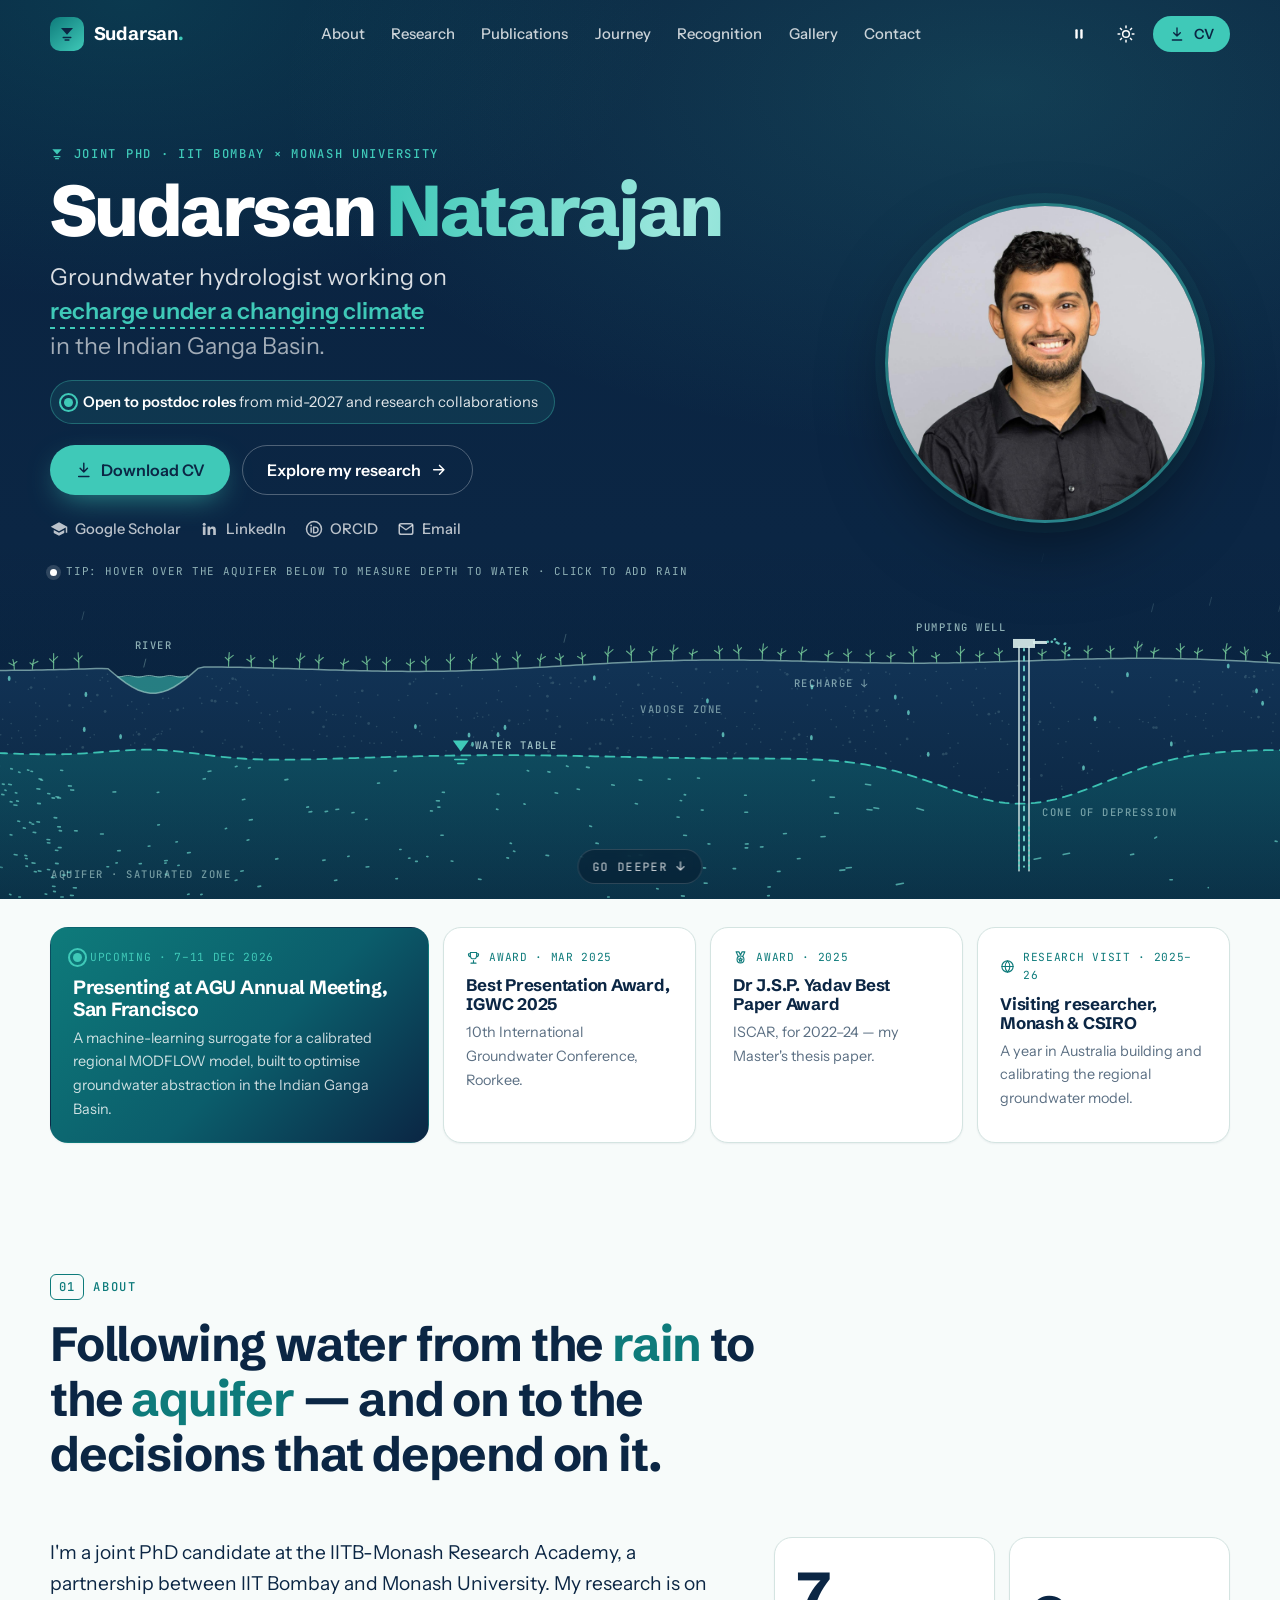
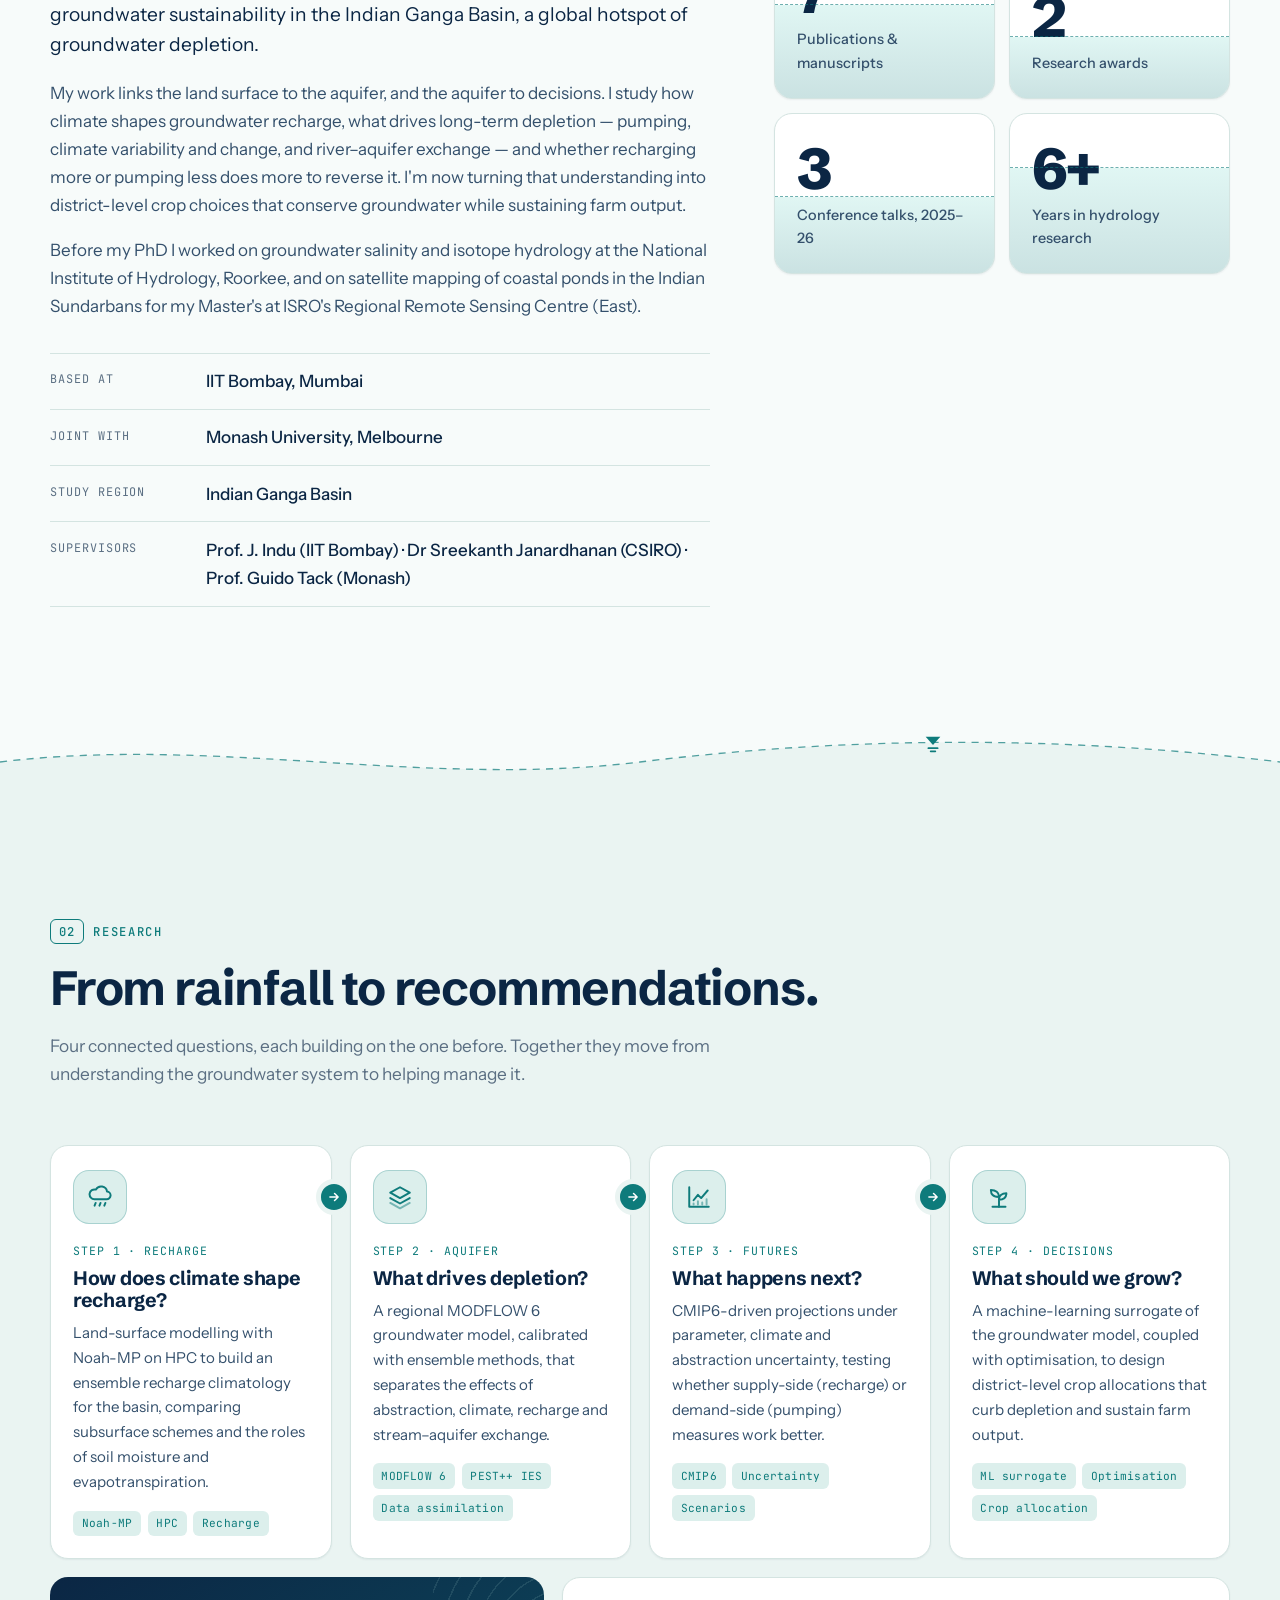
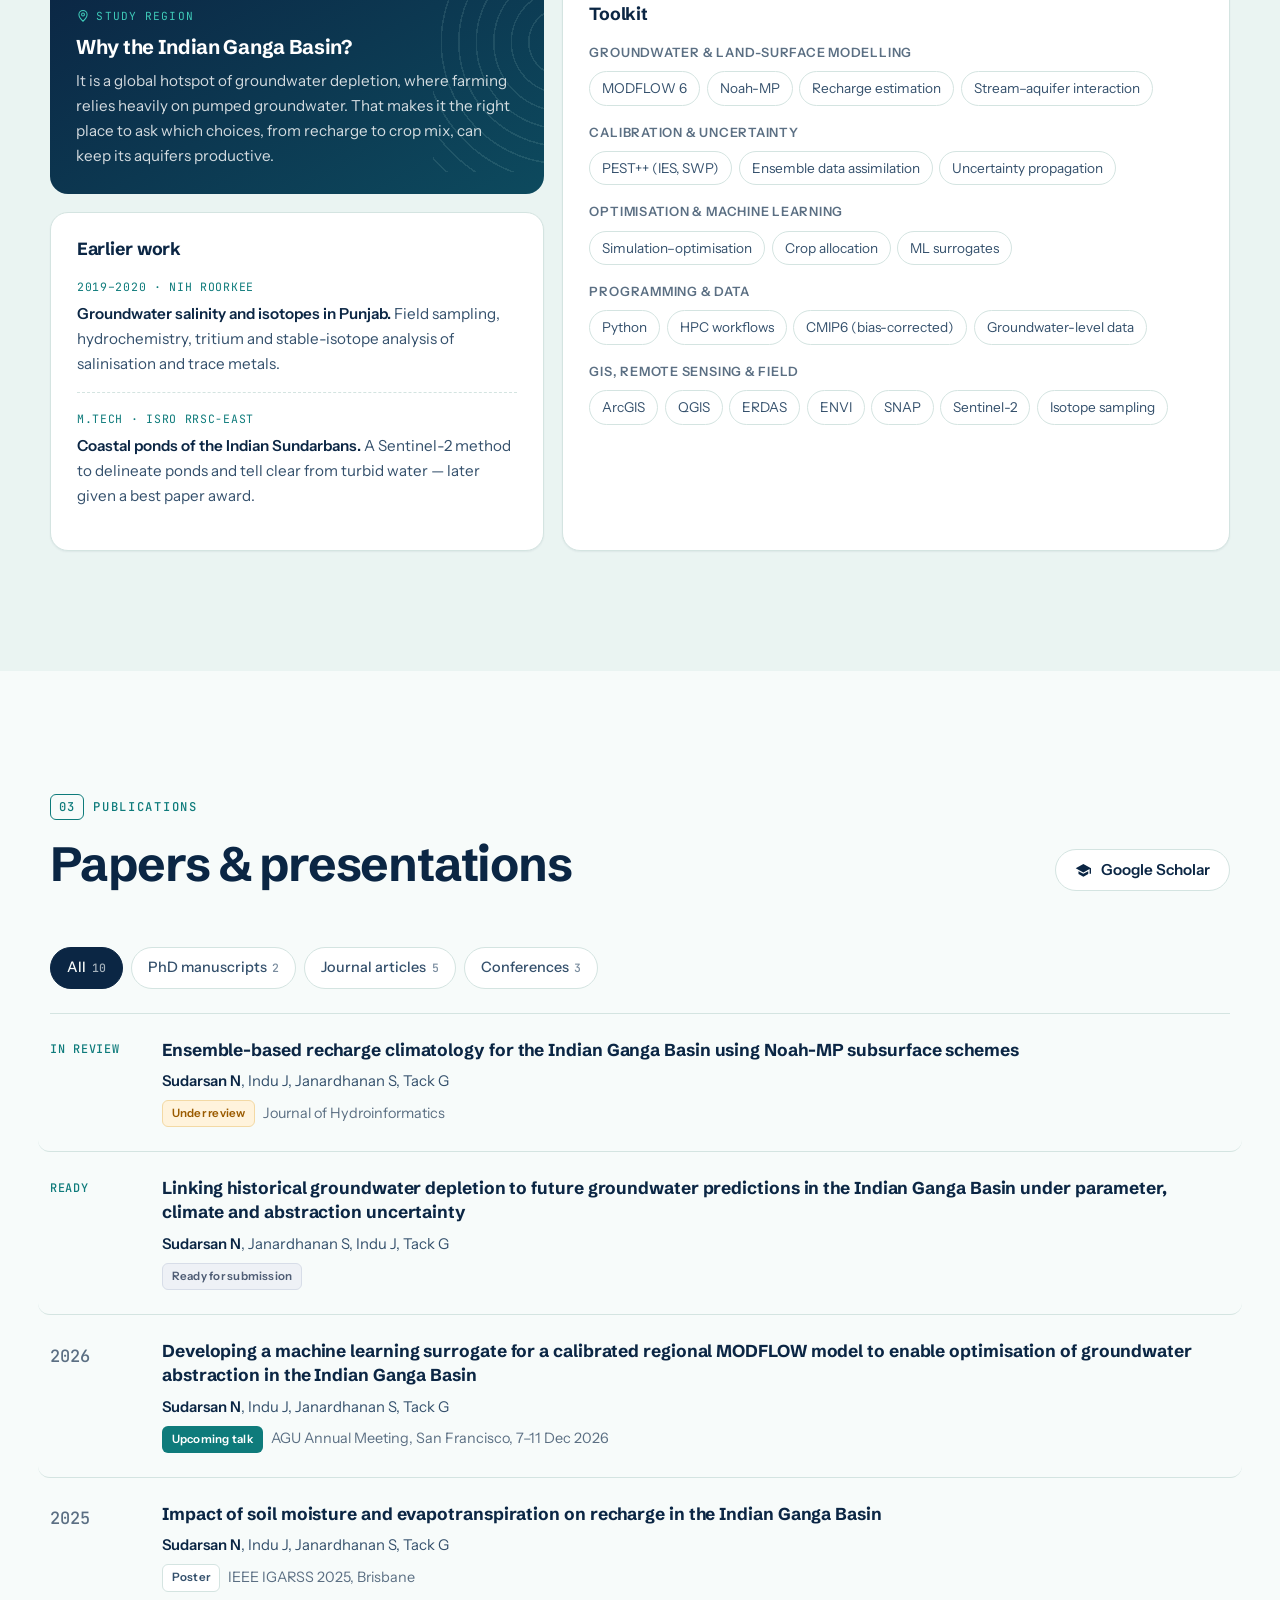
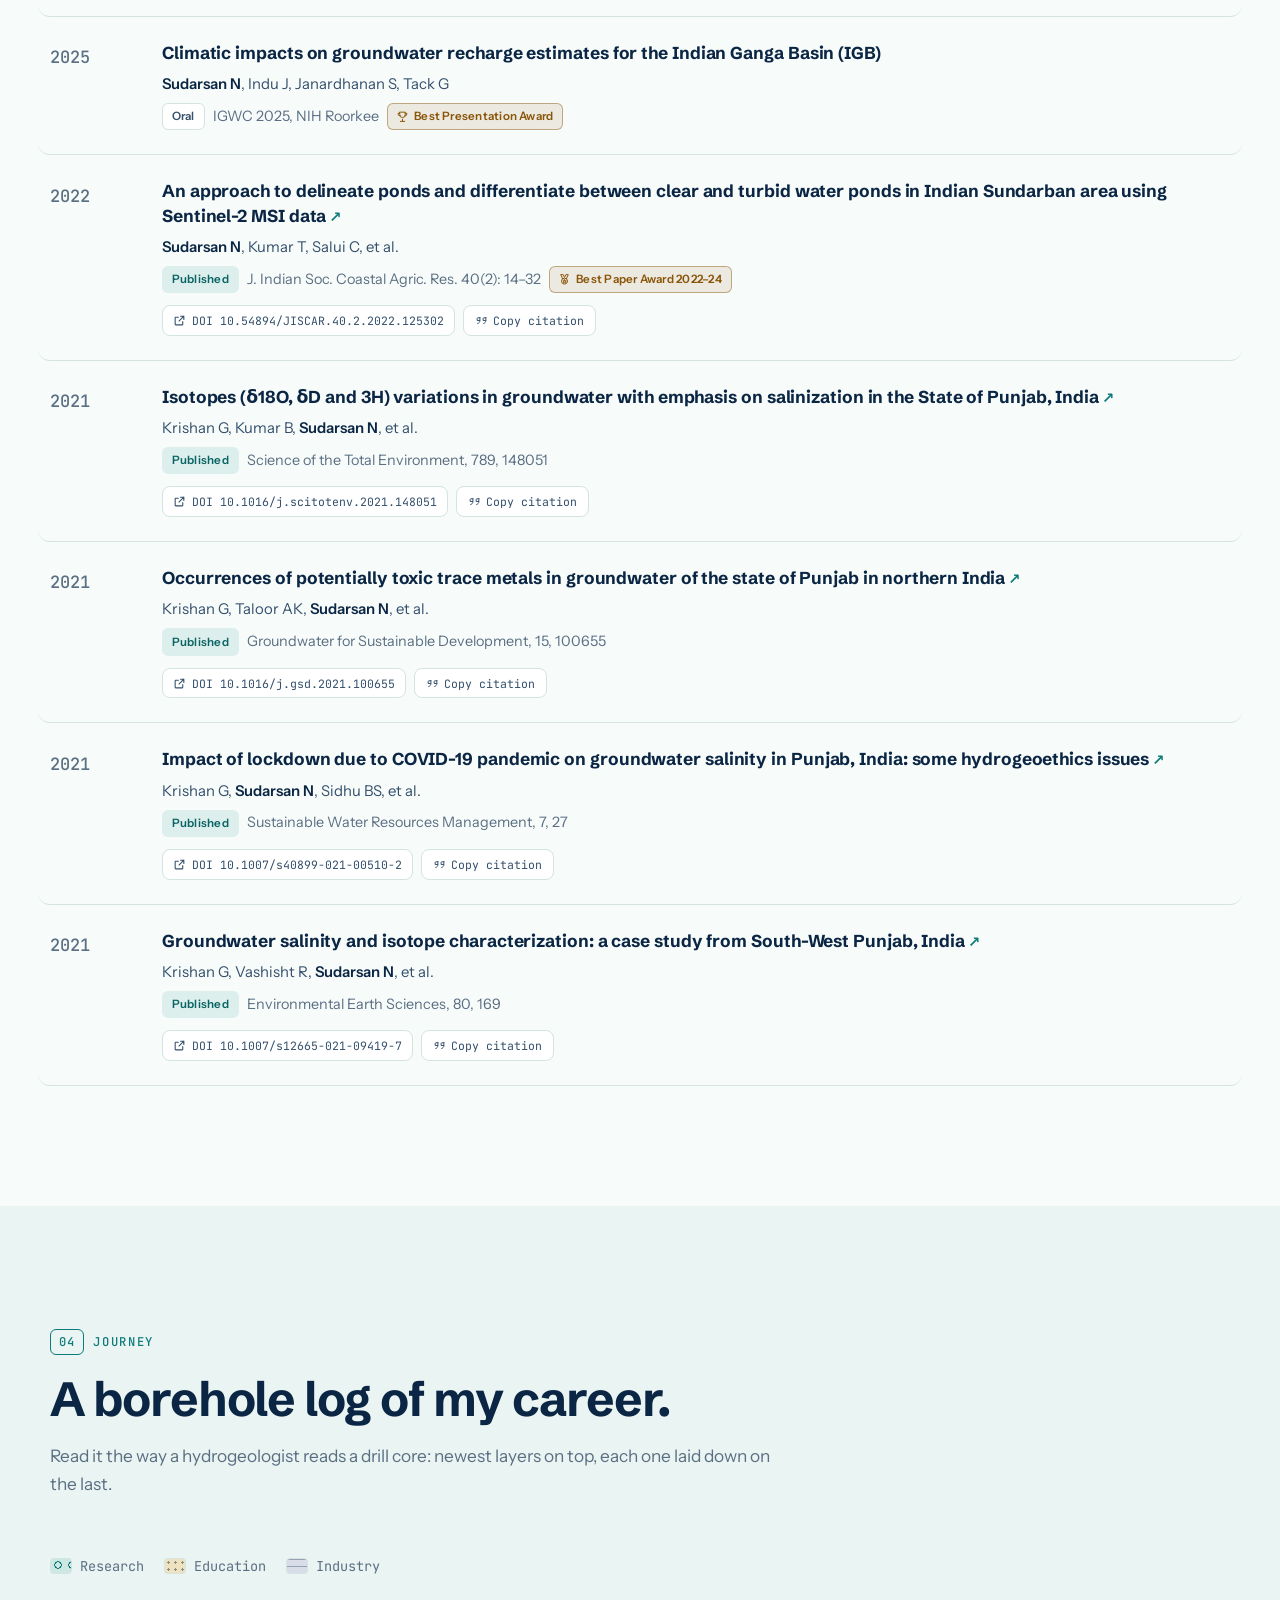
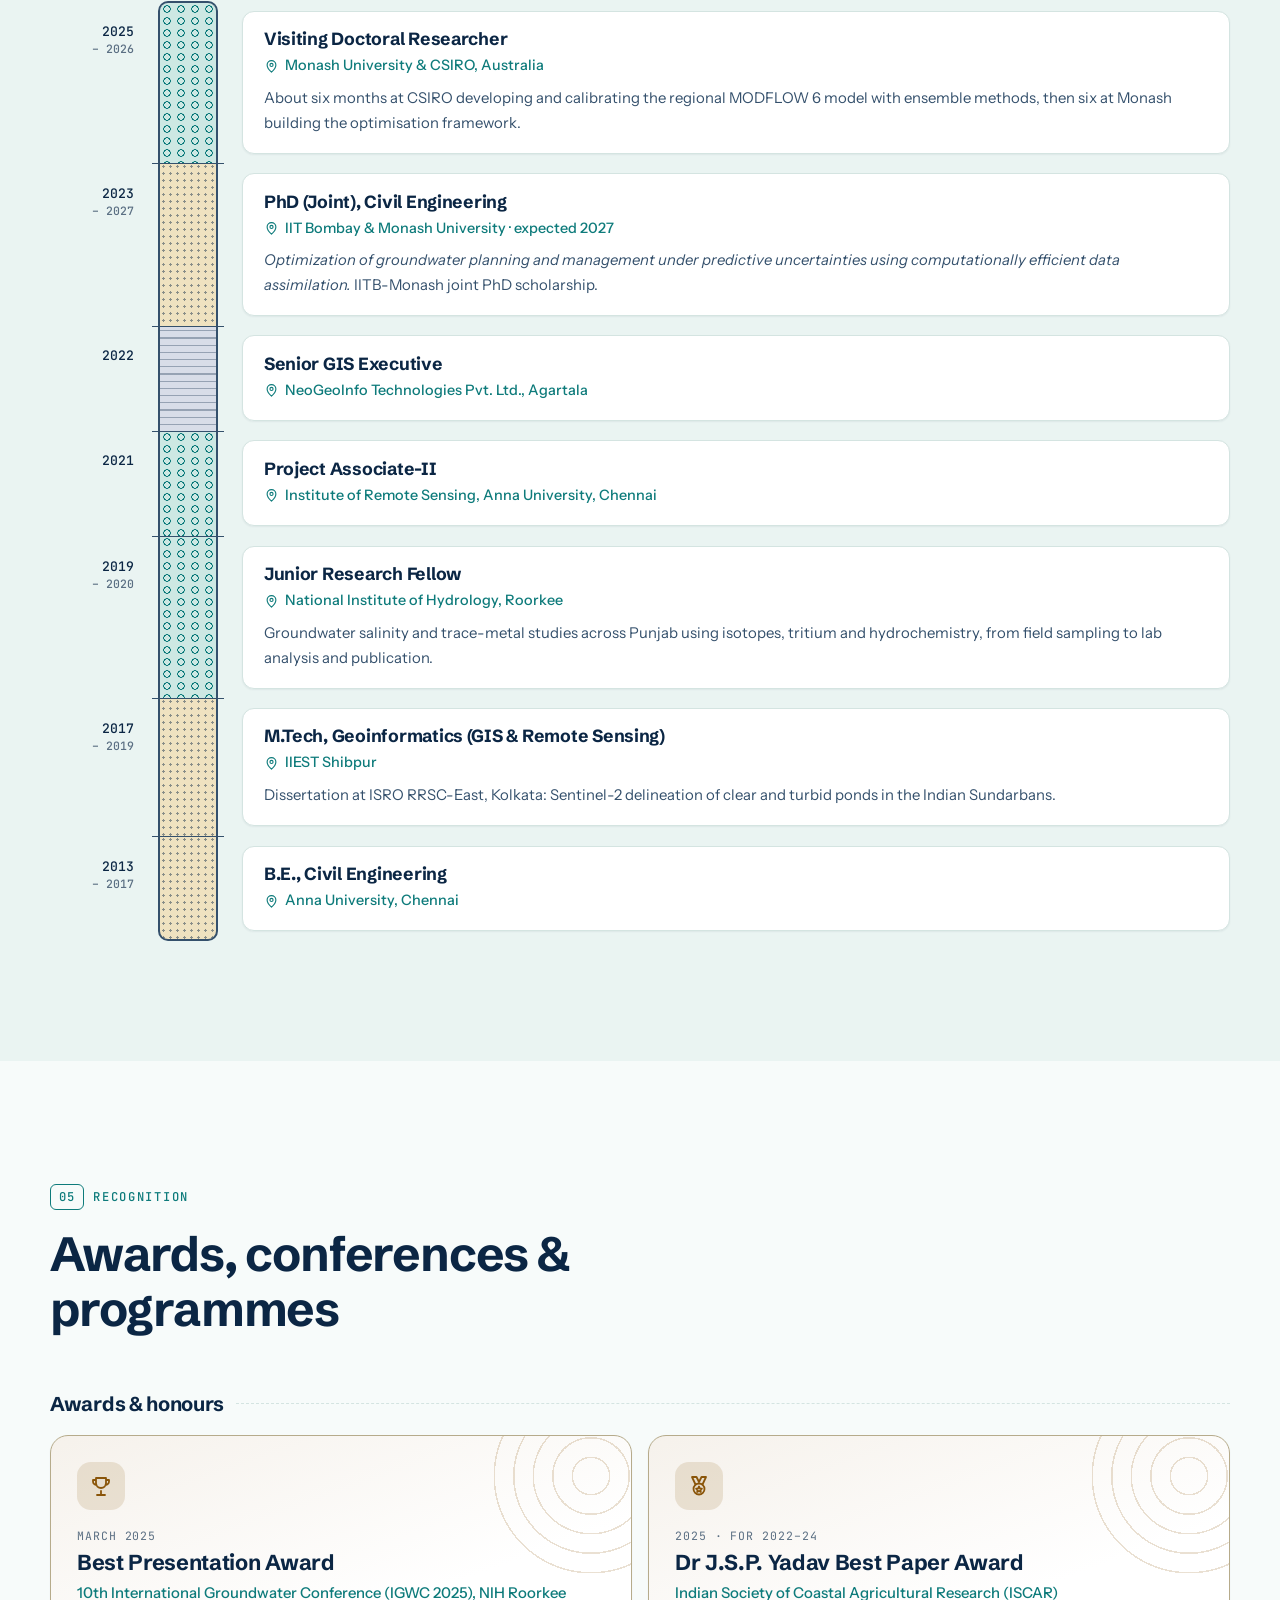
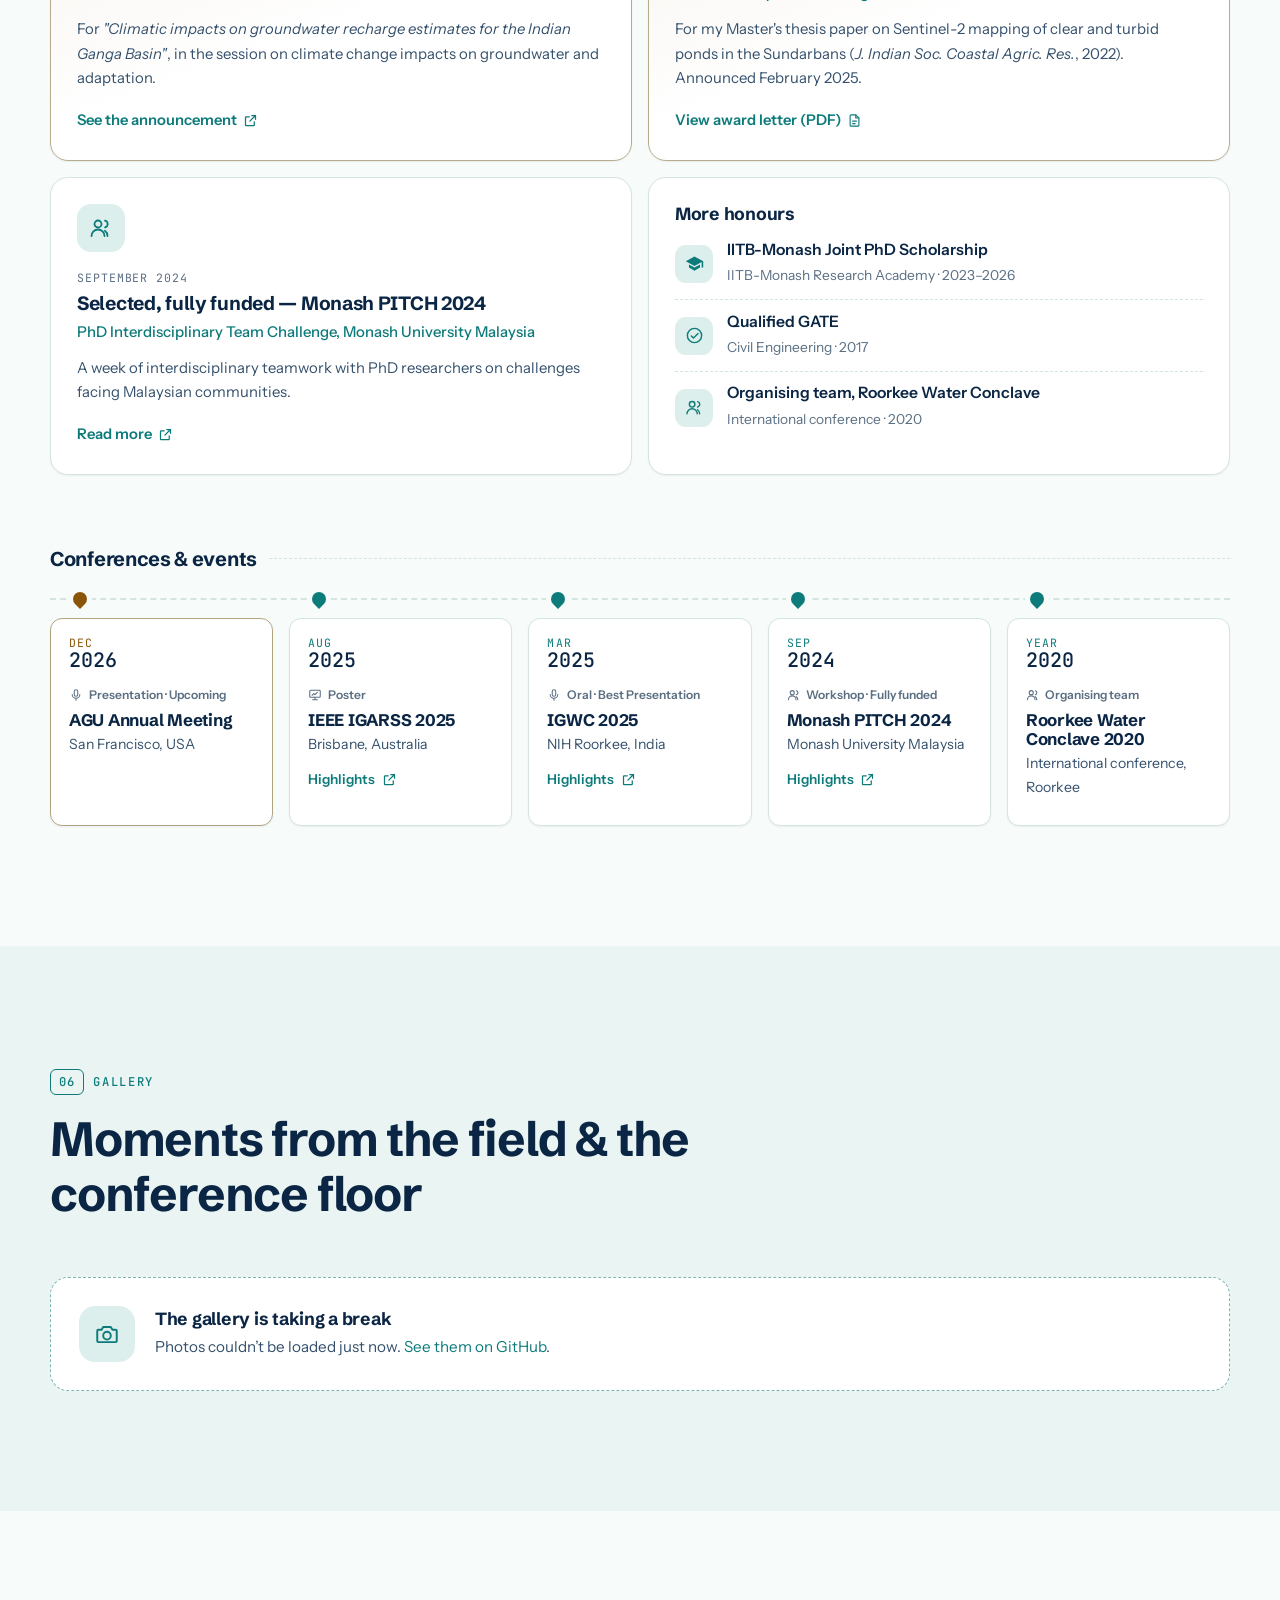
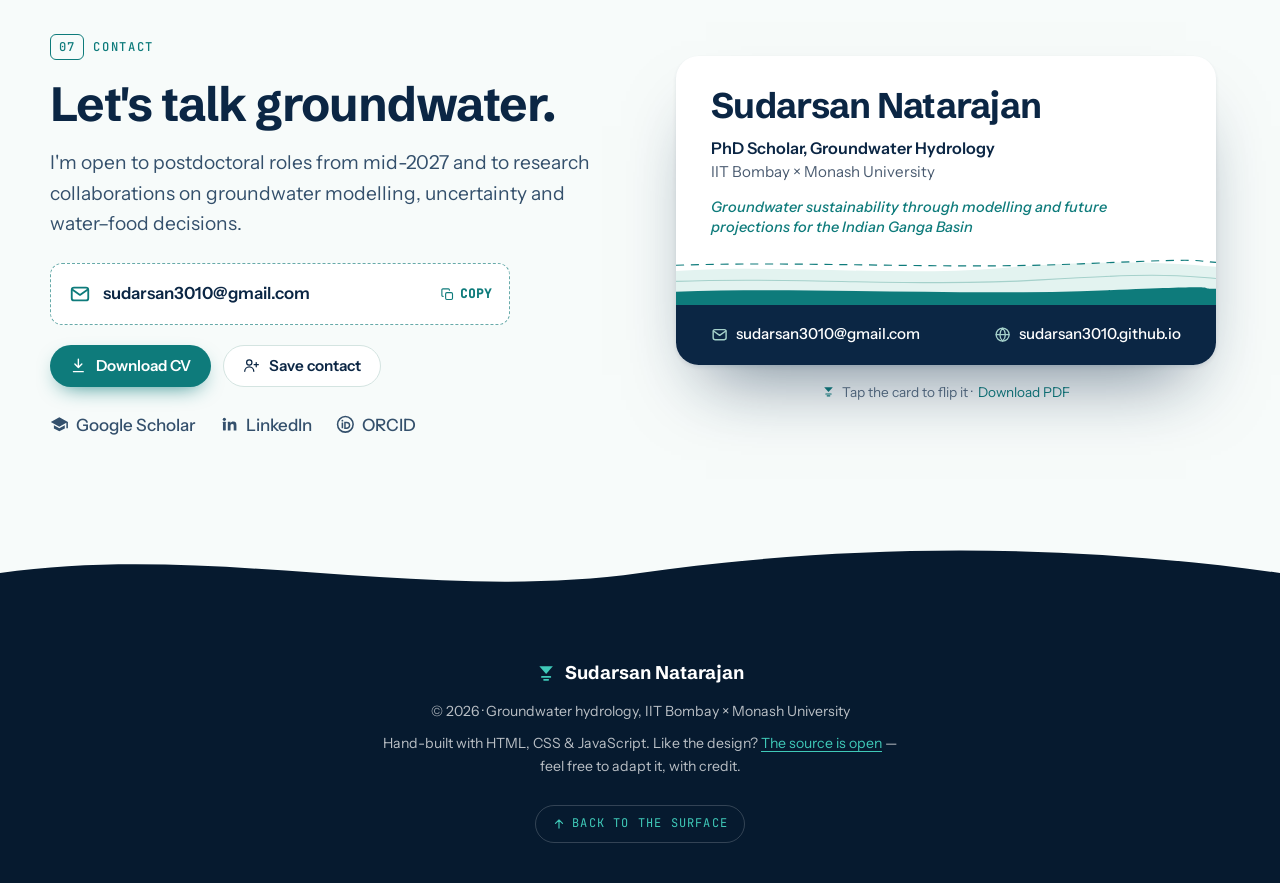
==== commit 176da91b: "Add pause/play animation button to header" ====
--- a/index.html
+++ b/index.html
@@ -93,6 +93,8 @@
       <symbol id="i-file" viewBox="0 0 24 24" fill="none" stroke="currentColor" stroke-width="1.8" stroke-linecap="round" stroke-linejoin="round"><path d="M14 3H6.5A1.5 1.5 0 0 0 5 4.5v15A1.5 1.5 0 0 0 6.5 21h11a1.5 1.5 0 0 0 1.5-1.5V8z"/><path d="M14 3v5h5M9 13h6M9 17h4"/></symbol>
       <symbol id="i-contact" viewBox="0 0 24 24" fill="none" stroke="currentColor" stroke-width="1.8" stroke-linecap="round" stroke-linejoin="round"><circle cx="9" cy="8" r="3.8"/><path d="M2.5 20.5a6.5 6.5 0 0 1 13 0M19 8v6M16 11h6"/></symbol>
       <symbol id="i-pin" viewBox="0 0 24 24" fill="none" stroke="currentColor" stroke-width="1.8" stroke-linecap="round" stroke-linejoin="round"><path d="M12 21s-7-6.2-7-11.5a7 7 0 0 1 14 0C19 14.8 12 21 12 21z"/><circle cx="12" cy="9.5" r="2.5"/></symbol>
+      <symbol id="i-pause" viewBox="0 0 24 24"><rect x="6.5" y="5" width="3.6" height="14" rx="1.2" fill="currentColor"/><rect x="13.9" y="5" width="3.6" height="14" rx="1.2" fill="currentColor"/></symbol>
+      <symbol id="i-play" viewBox="0 0 24 24"><path d="M8 5.5v13a1 1 0 0 0 1.5.86l10.2-6.5a1 1 0 0 0 0-1.72L9.5 4.64A1 1 0 0 0 8 5.5z" fill="currentColor"/></symbol>
       <symbol id="i-sun" viewBox="0 0 24 24" fill="none" stroke="currentColor" stroke-width="1.8" stroke-linecap="round"><circle cx="12" cy="12" r="4"/><path d="M12 2.5v2M12 19.5v2M2.5 12h2M19.5 12h2M5.3 5.3l1.4 1.4M17.3 17.3l1.4 1.4M5.3 18.7l1.4-1.4M17.3 6.7l1.4-1.4"/></symbol>
       <symbol id="i-moon" viewBox="0 0 24 24" fill="none" stroke="currentColor" stroke-width="1.8" stroke-linecap="round" stroke-linejoin="round"><path d="M20 14.5A8 8 0 0 1 9.5 4a8 8 0 1 0 10.5 10.5z"/></symbol>
       <symbol id="i-menu" viewBox="0 0 24 24" fill="none" stroke="currentColor" stroke-width="2" stroke-linecap="round"><path d="M4 7h16M4 12h16M4 17h10"/></symbol>
@@ -127,6 +129,10 @@
       </nav>
 
       <div class="nav__actions">
+        <button class="icon-btn motion-toggle" type="button" aria-pressed="false" aria-label="Pause animations" title="Pause animations">
+          <svg class="ico-pause"><use href="#i-pause"/></svg>
+          <svg class="ico-play"><use href="#i-play"/></svg>
+        </button>
         <button class="icon-btn theme-toggle" type="button" aria-label="Toggle dark mode" title="Toggle dark / light">
           <svg class="ico-sun"><use href="#i-sun"/></svg>
           <svg class="ico-moon"><use href="#i-moon"/></svg>
--- a/assets/css/style.css
+++ b/assets/css/style.css
@@ -228,6 +228,12 @@
 .nav__actions { display: flex; align-items: center; gap: .35rem; }
 .nav__cv svg { width: 16px; height: 16px; }
 .nav:not(.nav--solid) .nav__cv { background: var(--aqua); color: var(--navy); box-shadow: none; }
+.motion-toggle svg { width: 16px; height: 16px; }
+.motion-toggle .ico-play { display: none; }
+.motion-toggle[aria-pressed="true"] .ico-pause { display: none; }
+.motion-toggle[aria-pressed="true"] .ico-play { display: block; }
+/* paused: freeze every CSS animation too (ripples, shimmer, waves, flowing lines) */
+.motion-paused *, .motion-paused *::before, .motion-paused *::after { animation-play-state: paused !important; }
 .theme-toggle .ico-moon { display: none; }
 [data-theme="dark"] .theme-toggle .ico-sun { display: none; }
 [data-theme="dark"] .theme-toggle .ico-moon { display: block; }
@@ -235,6 +241,12 @@
   .nav__links { display: flex; }
   .nav__burger { display: none; }
 }
+@media (max-width: 420px) {
+  .nav__actions { gap: .1rem; }
+  .nav .icon-btn { width: 38px; height: 38px; }
+  .nav__cv { padding: .5rem .75rem; }
+}
+@media (max-width: 360px) { .brand__name { display: none; } }
 
 .mobile-menu {
   position: fixed; inset: 0; z-index: 99; background: var(--navy-deep); color: #fff;
@@ -570,6 +582,10 @@
 }
 .pub__btn:hover { border-color: var(--accent); color: var(--accent); }
 .pub__btn svg { width: 13px; height: 13px; }
+.pub__body { min-width: 0; }
+.pub__btn { max-width: 100%; }
+.pub__btn span { min-width: 0; overflow: hidden; text-overflow: ellipsis; white-space: nowrap; }
+.pub__title, .pub__meta { overflow-wrap: anywhere; }
 .pub__title { font-size: 1.08rem; font-weight: 600; line-height: 1.4; margin-bottom: .45rem; letter-spacing: -.005em; }
 .pub__title a { color: var(--ink); background-image: linear-gradient(var(--accent), var(--accent)); background-size: 0 1.5px; background-repeat: no-repeat; background-position: 0 100%; transition: background-size .35s var(--ease), color .2s; }
 .pub__title a:hover { color: var(--accent); background-size: 100% 1.5px; }
@@ -721,6 +737,7 @@
 
 /* ---------- 15. Contact + flip card ---------- */
 .contact__grid { display: grid; gap: clamp(40px, 6vw, 72px); align-items: center; }
+.contact__grid > * { min-width: 0; }
 @media (min-width: 960px) { .contact__grid { grid-template-columns: 1fr 1.05fr; } }
 .contact .lead { color: var(--ink-2); max-width: 46ch; margin-top: 1rem; }
 .email-copy {
@@ -731,7 +748,8 @@
 }
 .email-copy:hover { border-style: solid; border-color: var(--accent); }
 .email-copy > svg { width: 22px; height: 22px; color: var(--accent); }
-.email-copy span:nth-of-type(1) { flex: 1; overflow: hidden; text-overflow: ellipsis; }
+.email-copy span:nth-of-type(1) { flex: 1; min-width: 0; overflow: hidden; text-overflow: ellipsis; white-space: nowrap; }
+@media (max-width: 380px) { .email-copy { font-size: .95rem; gap: .55rem; padding: .9rem; } .email-copy__hint { font-size: 0; gap: 0; } .email-copy__hint svg { width: 18px; height: 18px; } }
 .email-copy__hint { display: inline-flex; align-items: center; gap: .35rem; font-size: .78rem; font-weight: 600; color: var(--accent); font-family: var(--font-mono); text-transform: uppercase; letter-spacing: .06em; }
 .email-copy__hint svg { width: 15px; height: 15px; }
 .contact__links { display: flex; flex-wrap: wrap; gap: .75rem; margin-bottom: 1.5rem; }
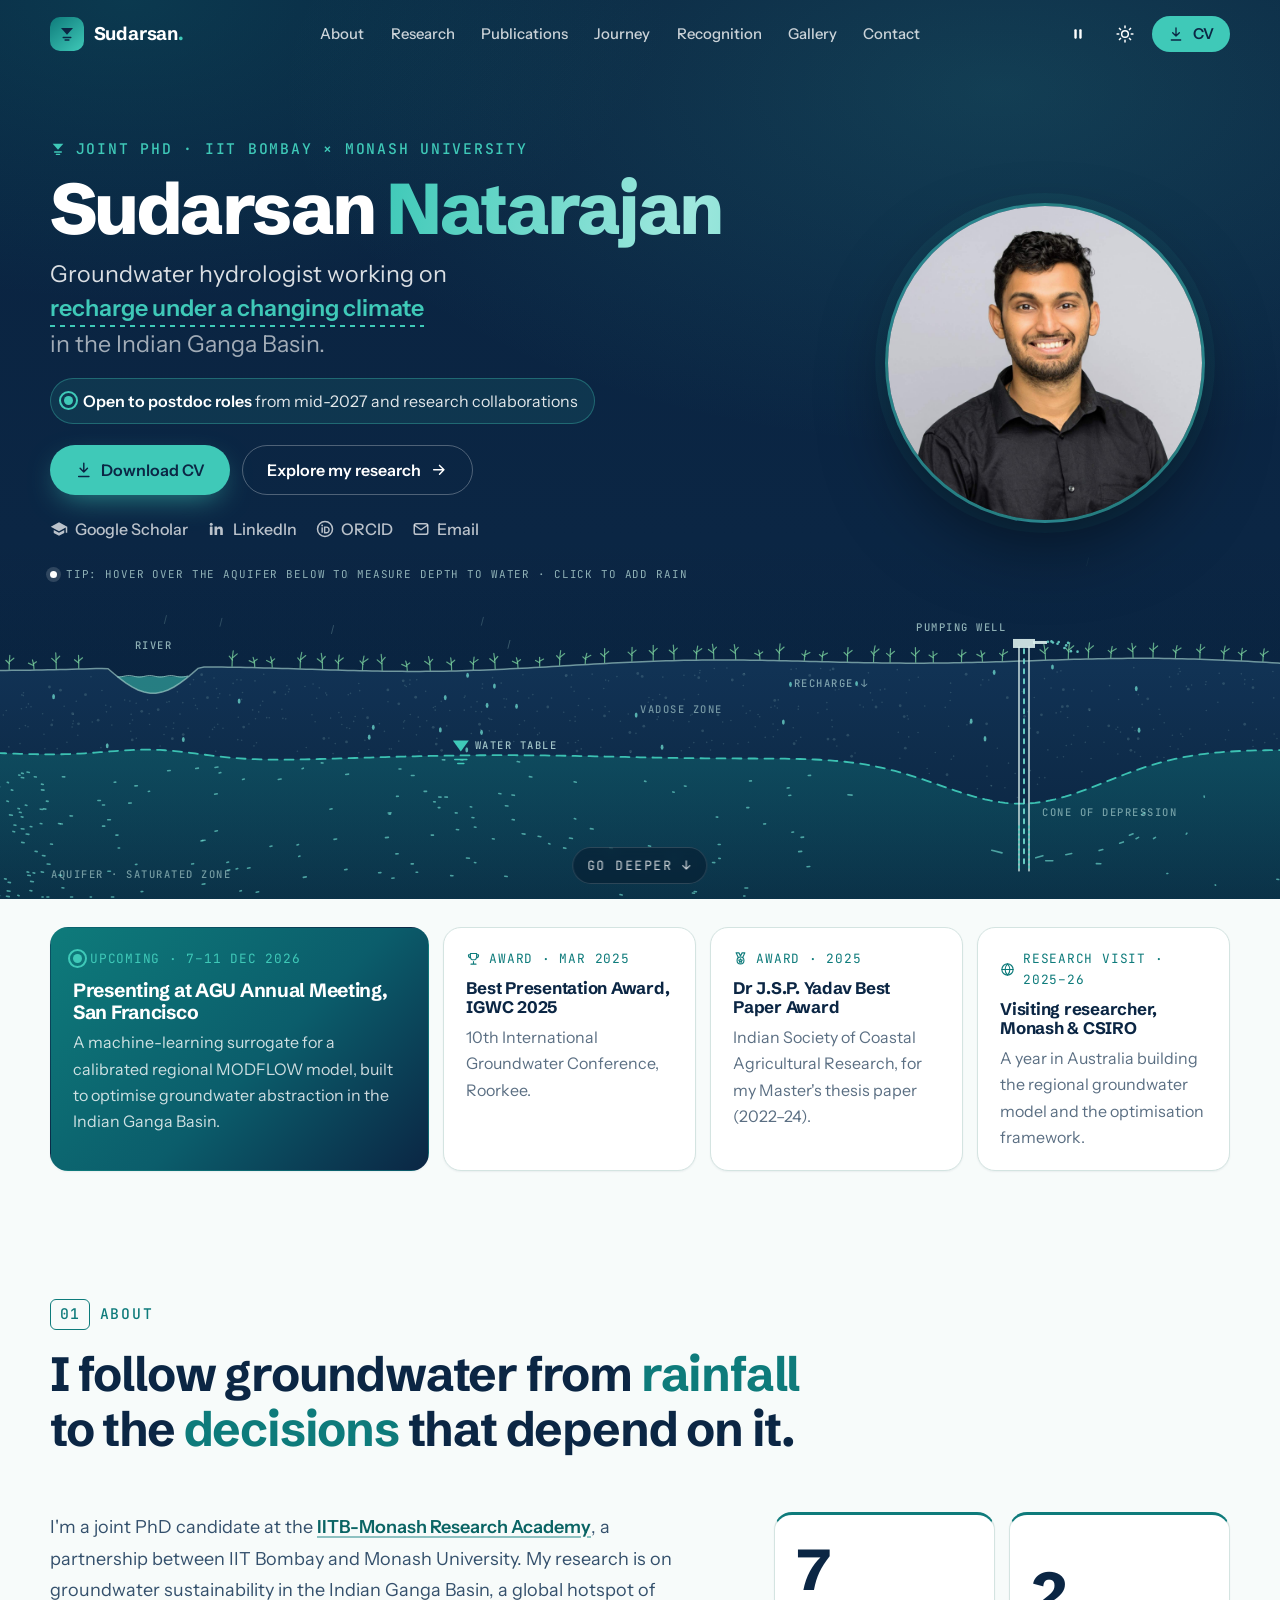
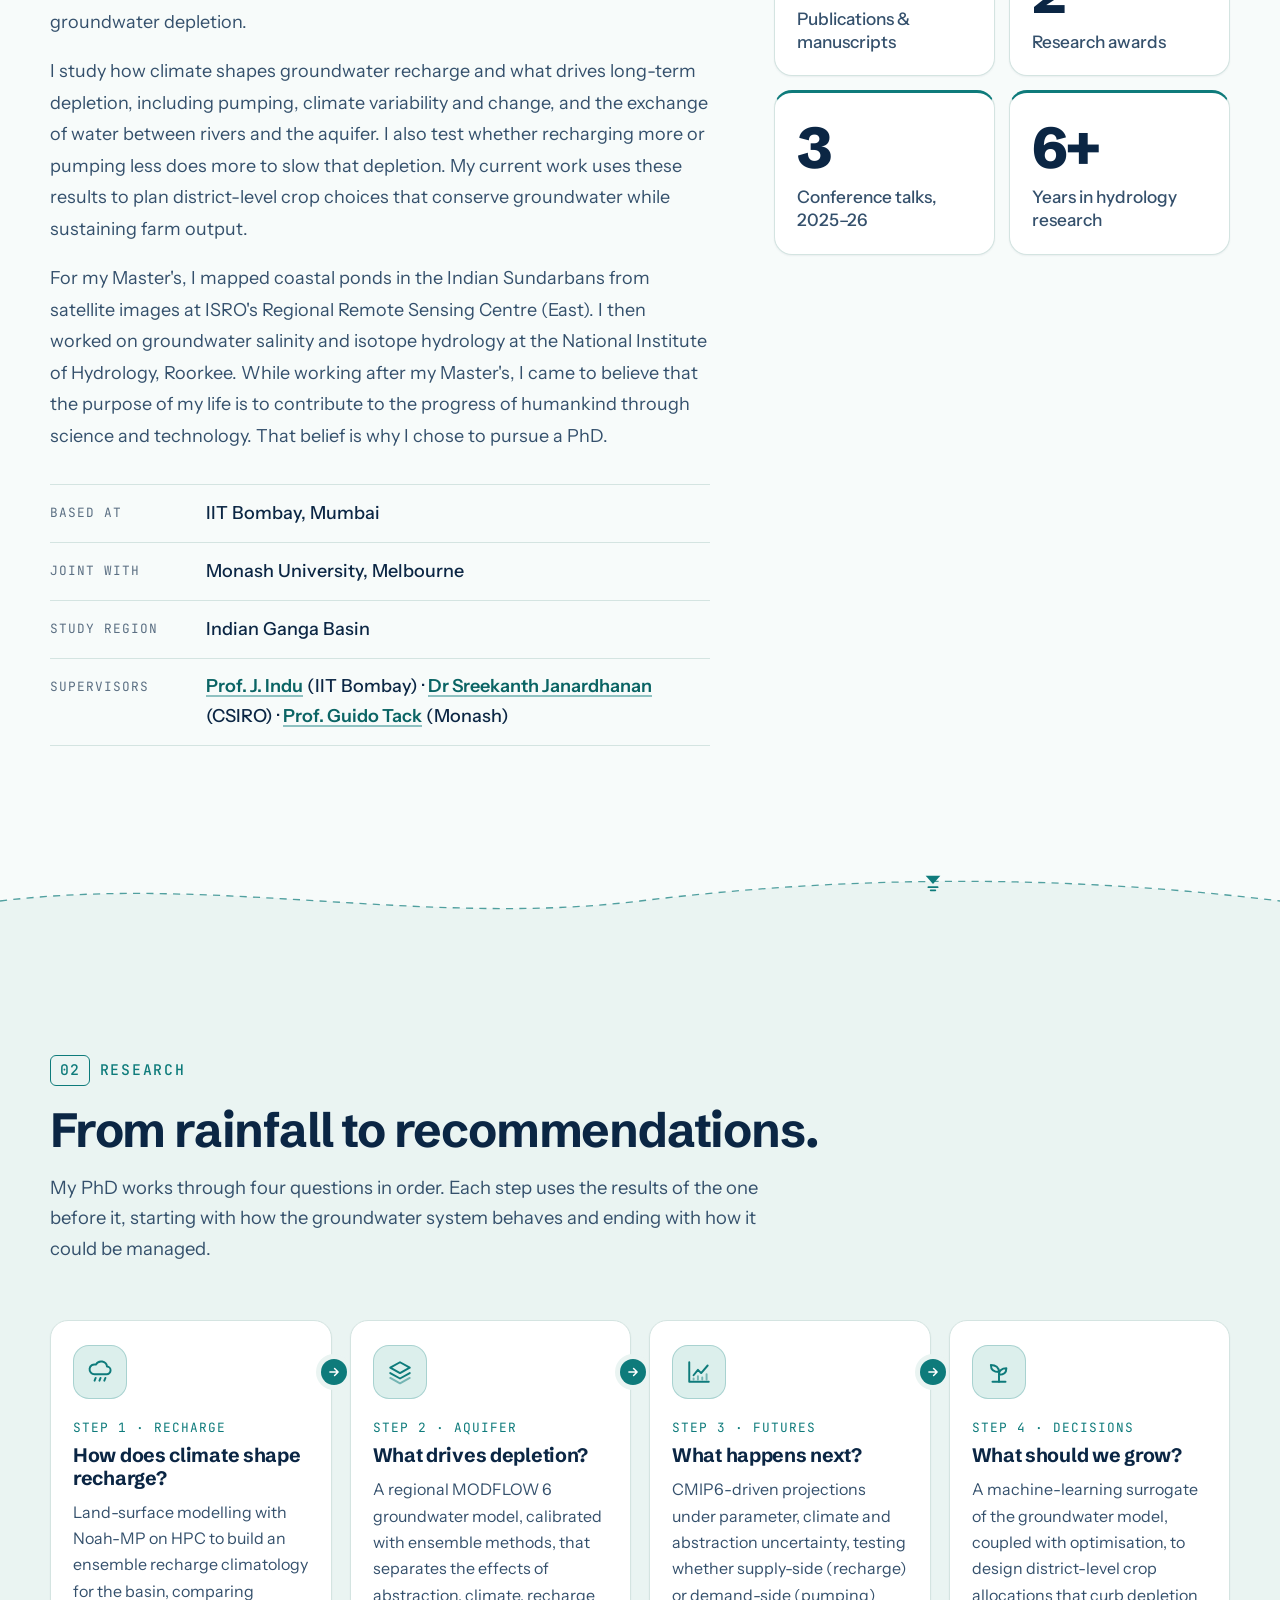
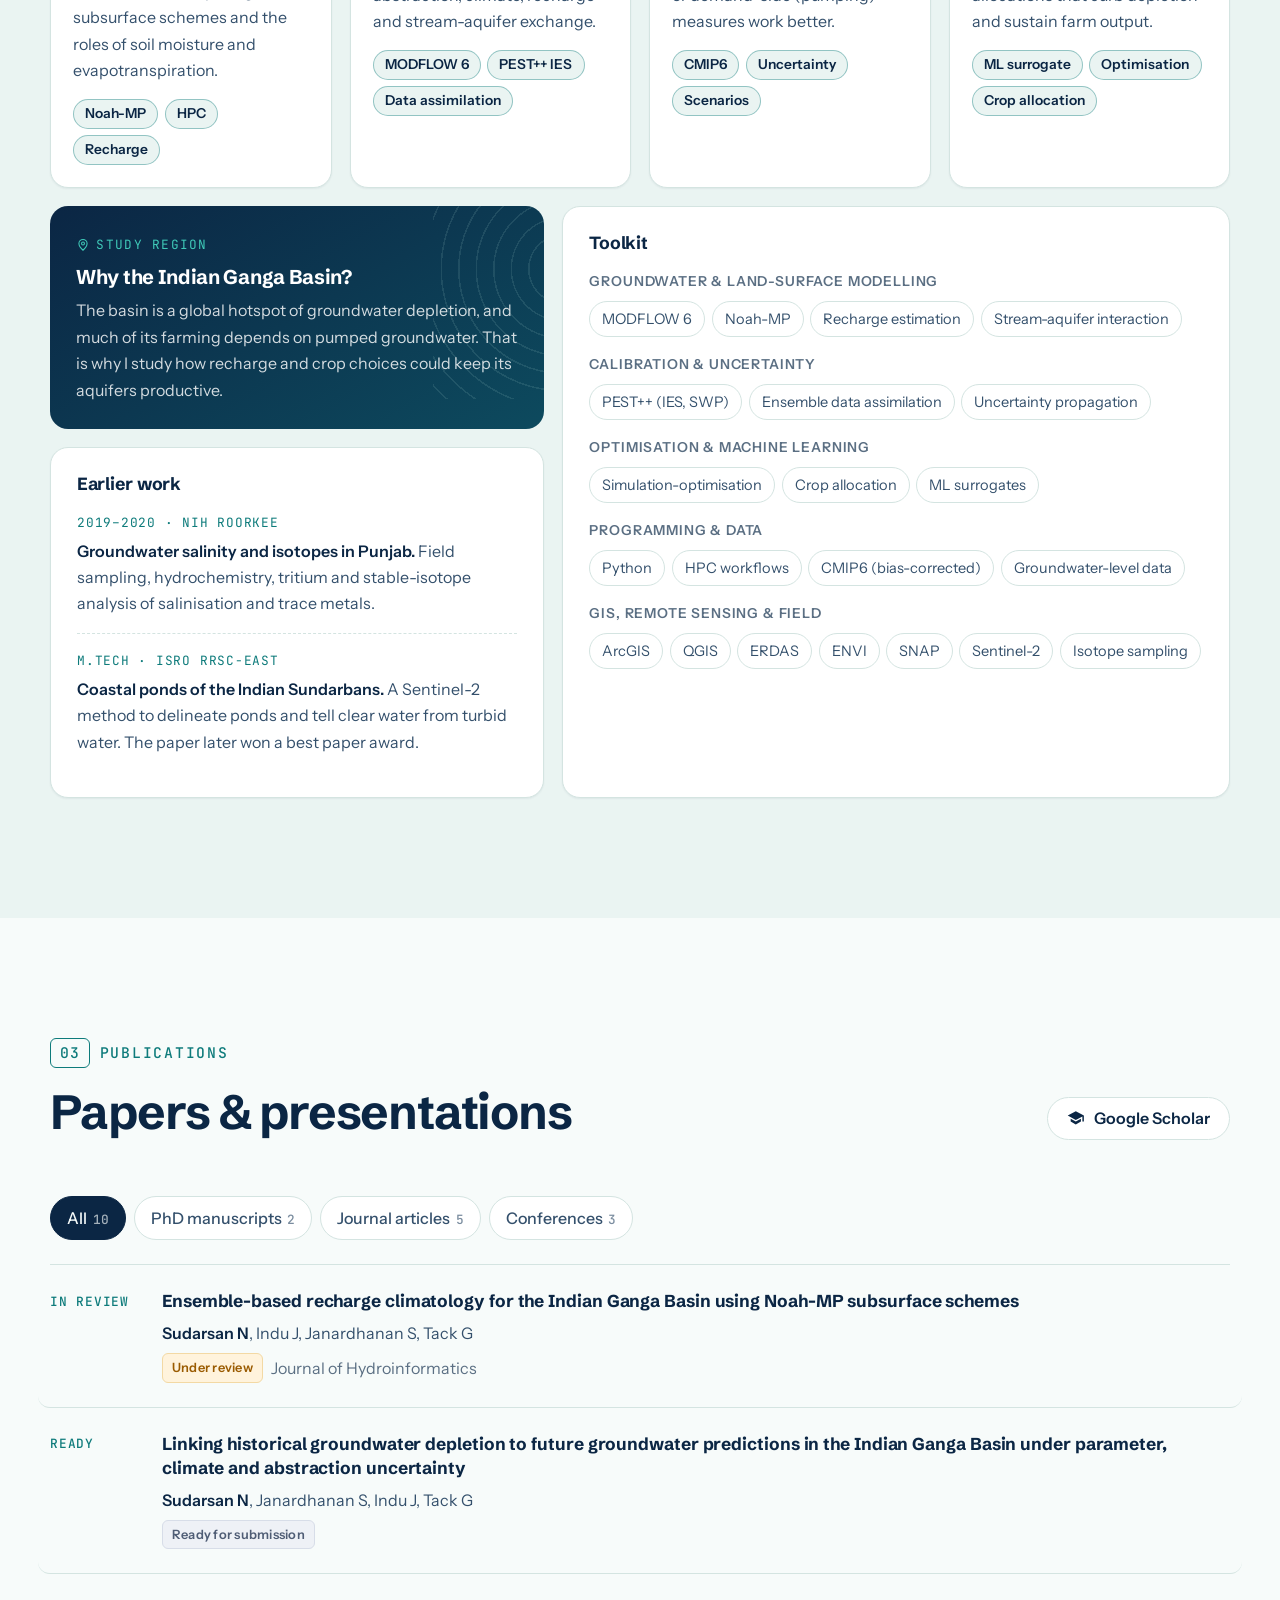
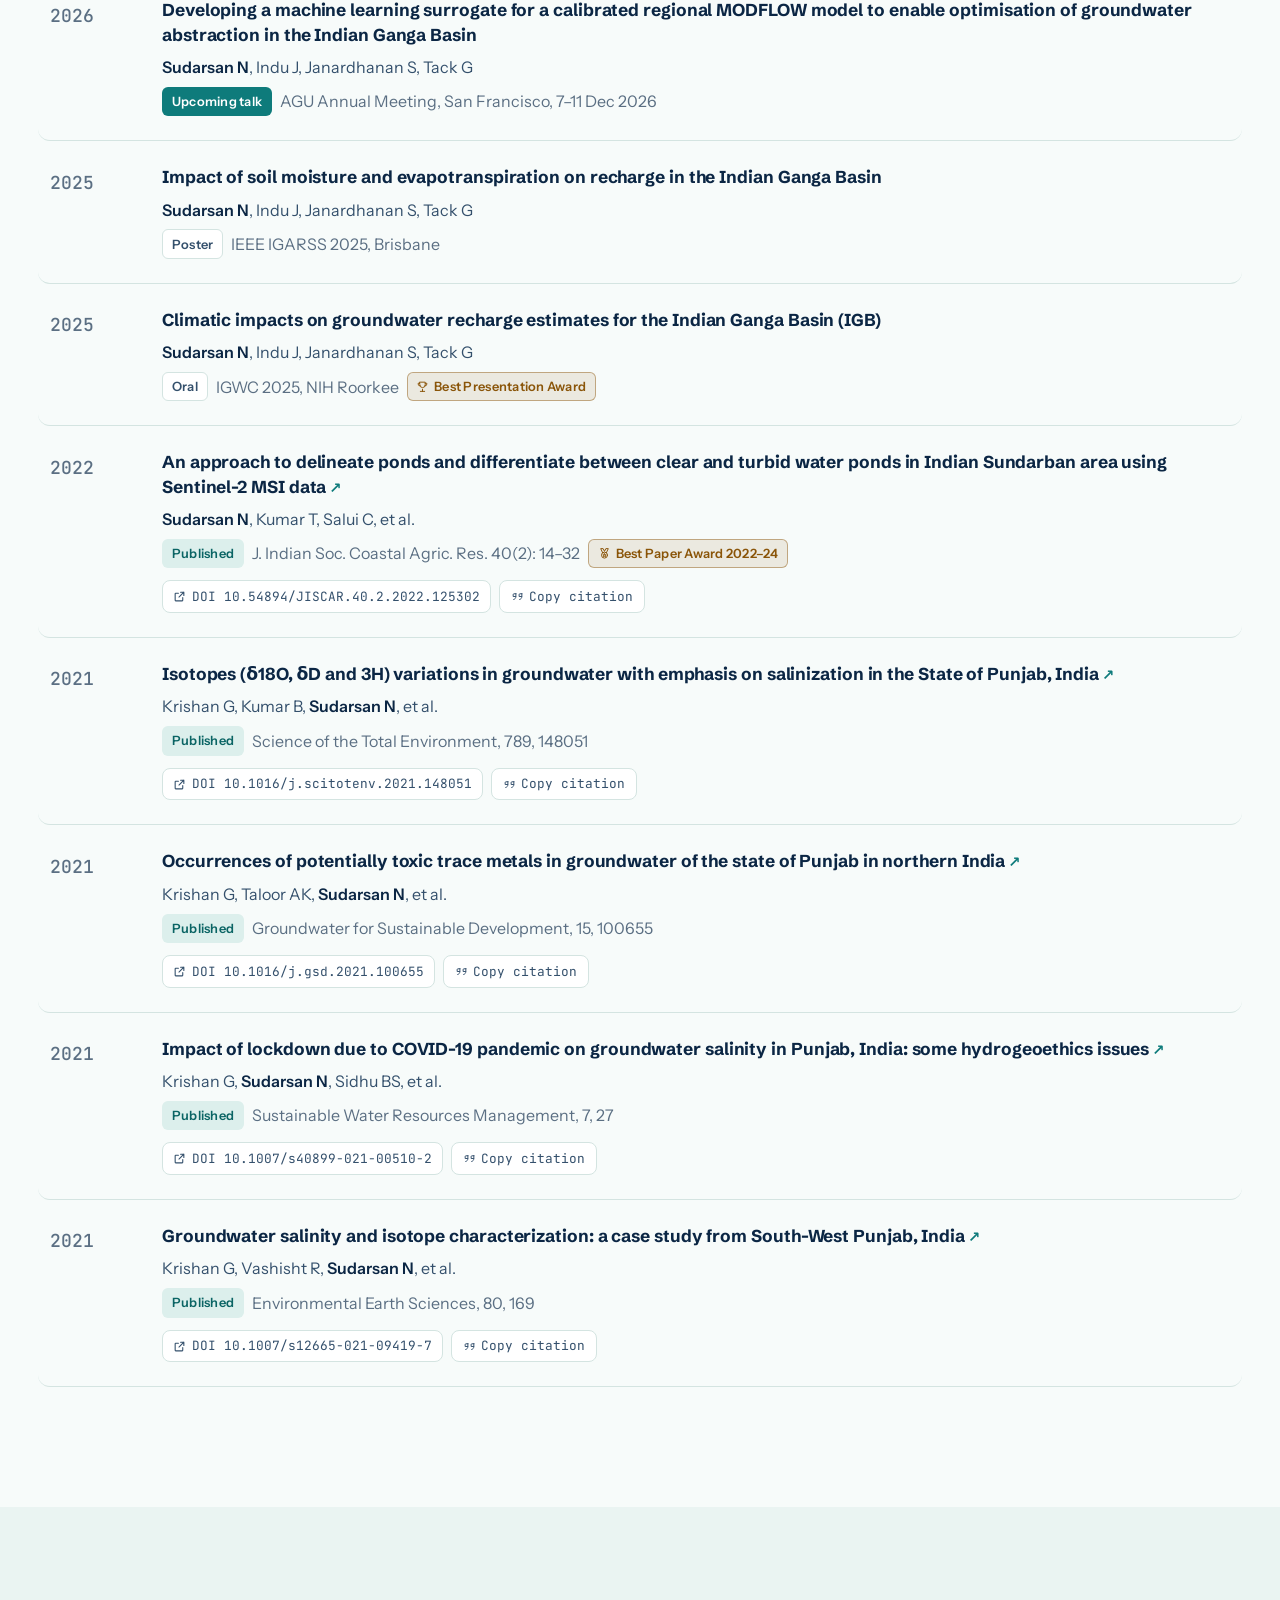
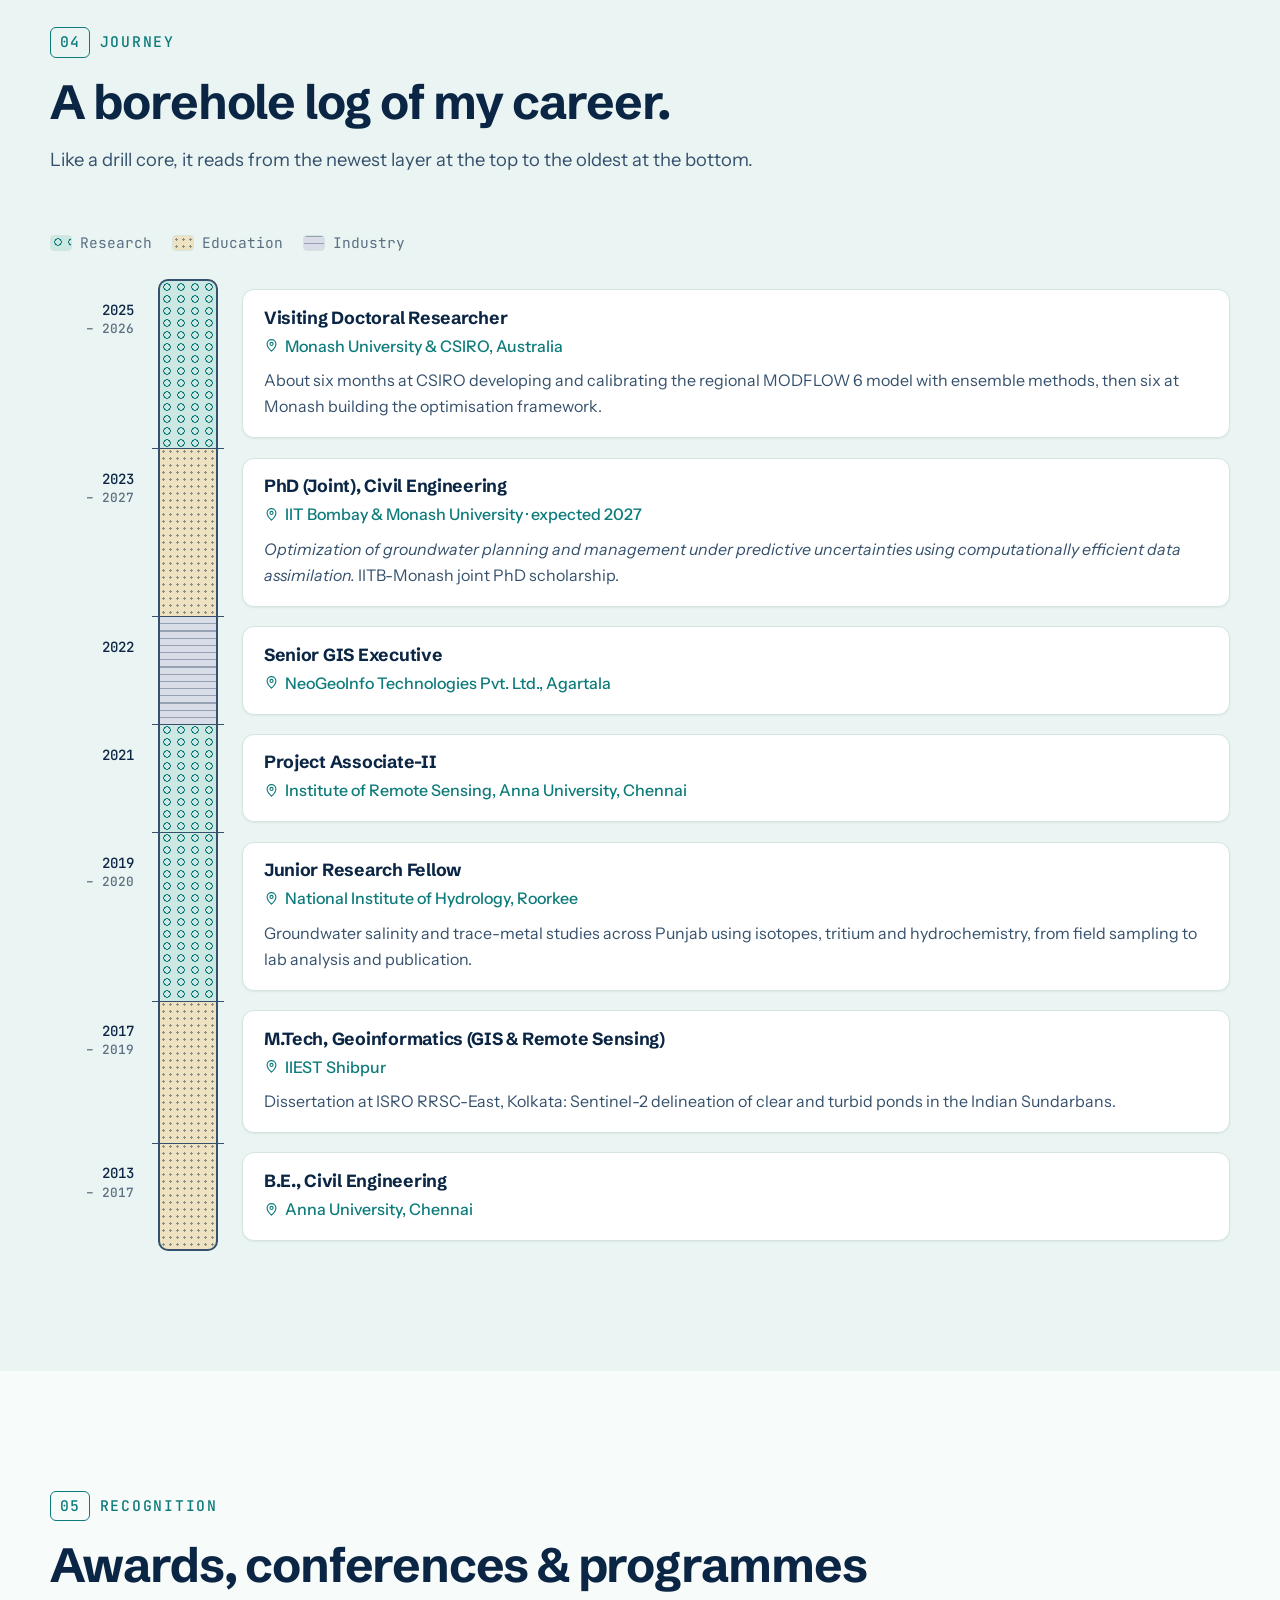
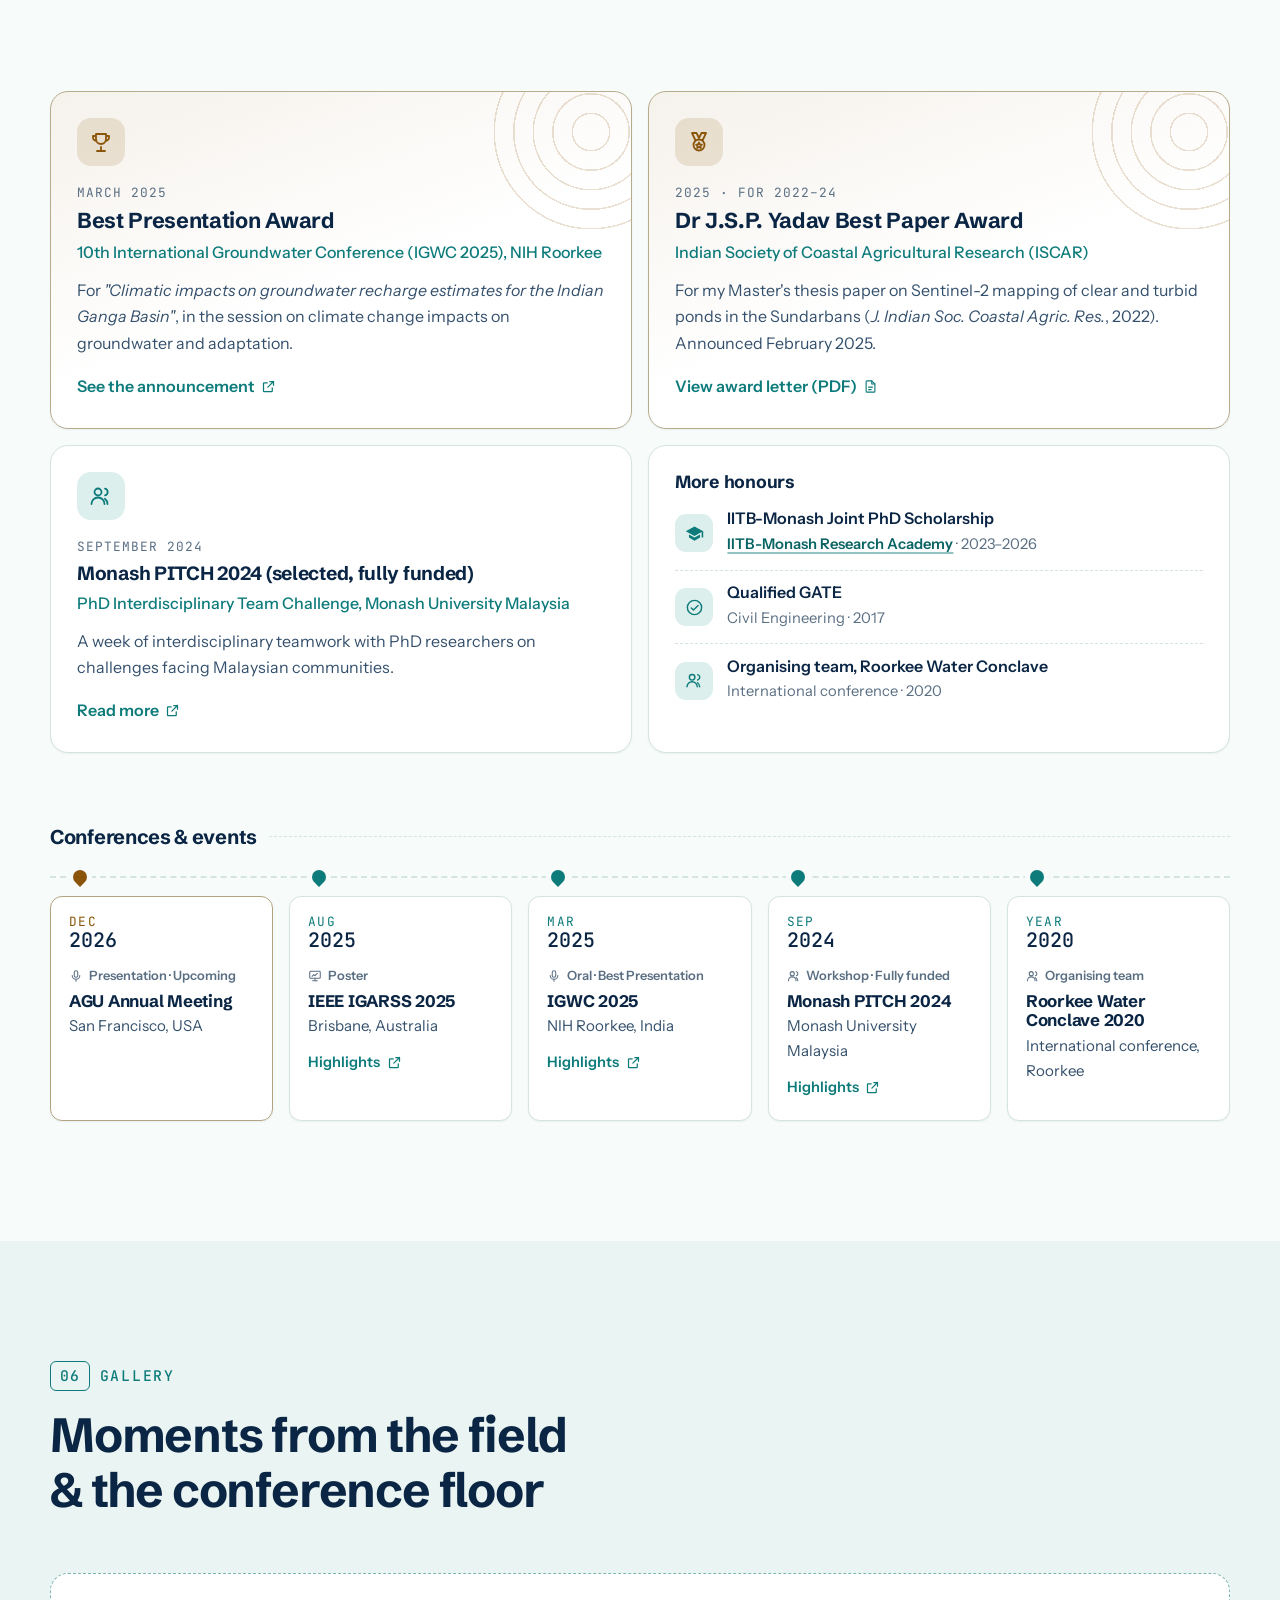
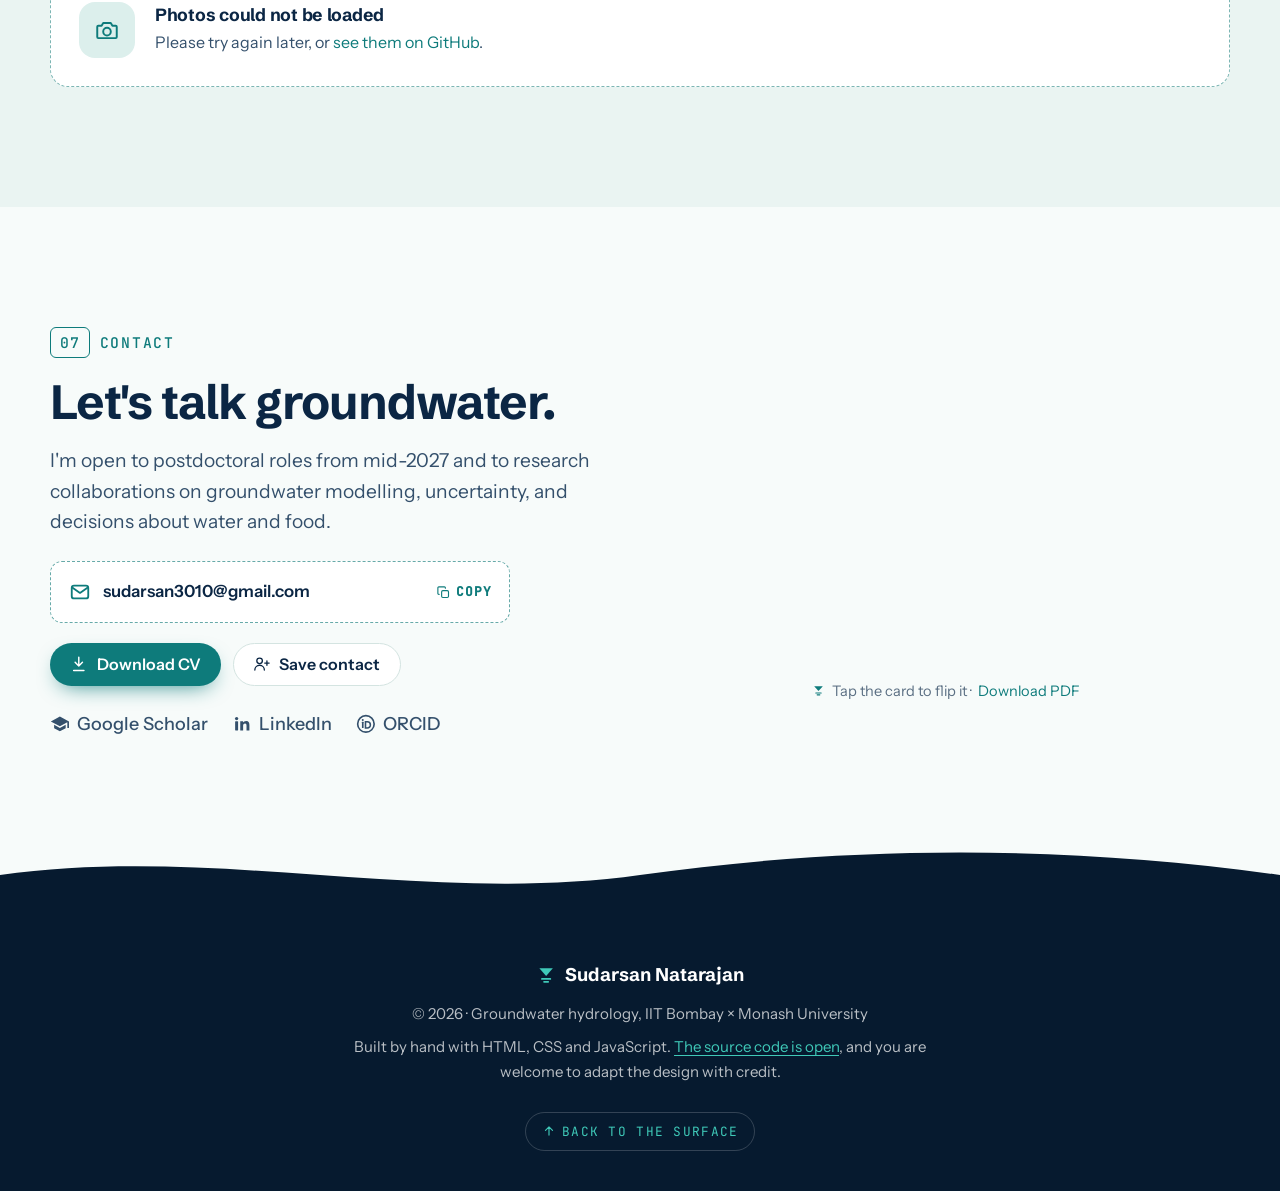
==== commit 0496f83d: "About: new motivation line, supervisor links; plainer copy" ====
--- a/index.html
+++ b/index.html
@@ -5,14 +5,14 @@
   <meta name="viewport" content="width=device-width, initial-scale=1.0">
 
   <!-- ============================================================
-       Sudarsan Natarajan — personal research website
+       Sudarsan Natarajan: personal research website
        Plain HTML + CSS + JS, hosted on GitHub Pages. No build step.
        To edit content: search for the section comments below.
        To add gallery photos: upload them to images/gallery/<event-folder>/ (they appear automatically)
        ============================================================ -->
 
   <title>Sudarsan Natarajan · Groundwater Hydrology</title>
-  <meta name="description" content="Sudarsan Natarajan — joint PhD candidate in groundwater hydrology at IIT Bombay and Monash University, modelling groundwater recharge, depletion and crop choices for the Indian Ganga Basin.">
+  <meta name="description" content="Sudarsan Natarajan is a joint PhD candidate in groundwater hydrology at IIT Bombay and Monash University, modelling groundwater recharge, depletion and crop choices for the Indian Ganga Basin.">
   <meta name="author" content="Sudarsan Natarajan">
   <meta name="theme-color" content="#0b2644">
   <link rel="canonical" href="https://sudarsan3010.github.io/">
@@ -113,7 +113,7 @@
   <!-- ========== NAVIGATION ========== -->
   <header class="nav" id="nav">
     <div class="nav__inner container">
-      <a class="brand" href="#top" aria-label="Sudarsan Natarajan — back to top">
+      <a class="brand" href="#top" aria-label="Sudarsan Natarajan, back to top">
         <span class="brand__mark"><svg><use href="#i-wt"/></svg></span>
         <span class="brand__name">Sudarsan<span class="brand__dot">.</span></span>
       </a>
@@ -253,12 +253,12 @@
           <article class="now-card reveal">
             <p class="now-card__tag"><svg><use href="#i-medal"/></svg> Award · 2025</p>
             <h3>Dr J.S.P. Yadav Best Paper Award</h3>
-            <p>ISCAR, for 2022–24 — my Master's thesis paper.</p>
+            <p>Indian Society of Coastal Agricultural Research, for my Master's thesis paper (2022–24).</p>
           </article>
           <article class="now-card reveal">
             <p class="now-card__tag"><svg><use href="#i-globe"/></svg> Research visit · 2025–26</p>
             <h3>Visiting researcher, Monash &amp; CSIRO</h3>
-            <p>A year in Australia building and calibrating the regional groundwater model.</p>
+            <p>A year in Australia building the regional groundwater model and the optimisation framework.</p>
           </article>
         </div>
       </div>
@@ -269,20 +269,20 @@
       <div class="container">
         <header class="section__head reveal">
           <p class="eyebrow"><span class="eyebrow__num">01</span> About</p>
-          <h2 class="section__title">Following water from the <em>rain</em> to the <em>aquifer</em> — and on to the decisions that depend on it.</h2>
+          <h2 class="section__title">I follow groundwater from <em>rainfall</em> to the <em>decisions</em> that depend on it.</h2>
         </header>
 
         <div class="about">
           <div class="about__text reveal">
-            <p class="lead">I'm a joint PhD candidate at the IITB-Monash Research Academy, a partnership between IIT Bombay and Monash University. My research is on groundwater sustainability in the Indian Ganga Basin, a global hotspot of groundwater depletion.</p>
-            <p>My work links the land surface to the aquifer, and the aquifer to decisions. I study how climate shapes groundwater recharge, what drives long-term depletion — pumping, climate variability and change, and river–aquifer exchange — and whether recharging more or pumping less does more to reverse it. I'm now turning that understanding into district-level crop choices that conserve groundwater while sustaining farm output.</p>
-            <p>Before my PhD I worked on groundwater salinity and isotope hydrology at the National Institute of Hydrology, Roorkee, and on satellite mapping of coastal ponds in the Indian Sundarbans for my Master's at ISRO's Regional Remote Sensing Centre (East).</p>
+            <p>I'm a joint PhD candidate at the <a href="https://iitbmonash.org/" target="_blank" rel="noopener">IITB-Monash Research Academy</a>, a partnership between IIT Bombay and Monash University. My research is on groundwater sustainability in the Indian Ganga Basin, a global hotspot of groundwater depletion.</p>
+            <p>I study how climate shapes groundwater recharge and what drives long-term depletion, including pumping, climate variability and change, and the exchange of water between rivers and the aquifer. I also test whether recharging more or pumping less does more to slow that depletion. My current work uses these results to plan district-level crop choices that conserve groundwater while sustaining farm output.</p>
+            <p>For my Master's, I mapped coastal ponds in the Indian Sundarbans from satellite images at ISRO's Regional Remote Sensing Centre (East). I then worked on groundwater salinity and isotope hydrology at the National Institute of Hydrology, Roorkee. While working after my Master's, I came to believe that the purpose of my life is to contribute to the progress of humankind through science and technology. That belief is why I chose to pursue a PhD.</p>
 
             <dl class="facts">
               <div><dt>Based at</dt><dd>IIT Bombay, Mumbai</dd></div>
               <div><dt>Joint with</dt><dd>Monash University, Melbourne</dd></div>
               <div><dt>Study region</dt><dd>Indian Ganga Basin</dd></div>
-              <div><dt>Supervisors</dt><dd>Prof. J. Indu (IIT Bombay) · Dr Sreekanth Janardhanan (CSIRO) · Prof. Guido Tack (Monash)</dd></div>
+              <div><dt>Supervisors</dt><dd><a href="https://www.civil.iitb.ac.in/faculty/details/indu-j" target="_blank" rel="noopener">Prof. J. Indu</a> (IIT Bombay) · <a href="https://people.csiro.au/J/S/Sreekanth-Janardhanan" target="_blank" rel="noopener">Dr Sreekanth Janardhanan</a> (CSIRO) · <a href="https://research.monash.edu/en/persons/guido-tack/" target="_blank" rel="noopener">Prof. Guido Tack</a> (Monash)</dd></div>
             </dl>
           </div>
 
@@ -307,7 +307,7 @@
         <header class="section__head reveal">
           <p class="eyebrow"><span class="eyebrow__num">02</span> Research</p>
           <h2 class="section__title">From rainfall to recommendations.</h2>
-          <p class="section__sub">Four connected questions, each building on the one before. Together they move from understanding the groundwater system to helping manage it.</p>
+          <p class="section__sub">My PhD works through four questions in order. Each step uses the results of the one before it, starting with how the groundwater system behaves and ending with how it could be managed.</p>
         </header>
 
         <ol class="flow">
@@ -322,7 +322,7 @@
             <div class="flow__icon"><svg><use href="#i-layers"/></svg></div>
             <p class="flow__num">Step 2 · Aquifer</p>
             <h3>What drives depletion?</h3>
-            <p>A regional MODFLOW 6 groundwater model, calibrated with ensemble methods, that separates the effects of abstraction, climate, recharge and stream–aquifer exchange.</p>
+            <p>A regional MODFLOW 6 groundwater model, calibrated with ensemble methods, that separates the effects of abstraction, climate, recharge and stream-aquifer exchange.</p>
             <ul class="tags"><li>MODFLOW 6</li><li>PEST++ IES</li><li>Data assimilation</li></ul>
           </li>
           <li class="flow__step reveal">
@@ -346,7 +346,7 @@
           <div class="why reveal">
             <p class="why__label"><svg><use href="#i-pin"/></svg> Study region</p>
             <h3>Why the Indian Ganga Basin?</h3>
-            <p>It is a global hotspot of groundwater depletion, where farming relies heavily on pumped groundwater. That makes it the right place to ask which choices, from recharge to crop mix, can keep its aquifers productive.</p>
+            <p>The basin is a global hotspot of groundwater depletion, and much of its farming depends on pumped groundwater. That is why I study how recharge and crop choices could keep its aquifers productive.</p>
           </div>
           <div class="earlier reveal">
             <h3 class="mini-title">Earlier work</h3>
@@ -356,16 +356,16 @@
             </div>
             <div class="earlier__item">
               <p class="earlier__when">M.Tech · ISRO RRSC-East</p>
-              <p><strong>Coastal ponds of the Indian Sundarbans.</strong> A Sentinel-2 method to delineate ponds and tell clear from turbid water — later given a best paper award.</p>
+              <p><strong>Coastal ponds of the Indian Sundarbans.</strong> A Sentinel-2 method to delineate ponds and tell clear water from turbid water. The paper later won a best paper award.</p>
             </div>
           </div>
           </div>
 
           <div class="toolkit reveal">
             <h3 class="mini-title">Toolkit</h3>
-            <div class="toolkit__group"><p>Groundwater &amp; land-surface modelling</p><ul class="chips"><li>MODFLOW 6</li><li>Noah-MP</li><li>Recharge estimation</li><li>Stream–aquifer interaction</li></ul></div>
+            <div class="toolkit__group"><p>Groundwater &amp; land-surface modelling</p><ul class="chips"><li>MODFLOW 6</li><li>Noah-MP</li><li>Recharge estimation</li><li>Stream-aquifer interaction</li></ul></div>
             <div class="toolkit__group"><p>Calibration &amp; uncertainty</p><ul class="chips"><li>PEST++ (IES, SWP)</li><li>Ensemble data assimilation</li><li>Uncertainty propagation</li></ul></div>
-            <div class="toolkit__group"><p>Optimisation &amp; machine learning</p><ul class="chips"><li>Simulation–optimisation</li><li>Crop allocation</li><li>ML surrogates</li></ul></div>
+            <div class="toolkit__group"><p>Optimisation &amp; machine learning</p><ul class="chips"><li>Simulation-optimisation</li><li>Crop allocation</li><li>ML surrogates</li></ul></div>
             <div class="toolkit__group"><p>Programming &amp; data</p><ul class="chips"><li>Python</li><li>HPC workflows</li><li>CMIP6 (bias-corrected)</li><li>Groundwater-level data</li></ul></div>
             <div class="toolkit__group"><p>GIS, remote sensing &amp; field</p><ul class="chips"><li>ArcGIS</li><li>QGIS</li><li>ERDAS</li><li>ENVI</li><li>SNAP</li><li>Sentinel-2</li><li>Isotope sampling</li></ul></div>
           </div>
@@ -482,7 +482,7 @@
         <header class="section__head reveal">
           <p class="eyebrow"><span class="eyebrow__num">04</span> Journey</p>
           <h2 class="section__title">A borehole log of my career.</h2>
-          <p class="section__sub">Read it the way a hydrogeologist reads a drill core: newest layers on top, each one laid down on the last.</p>
+          <p class="section__sub">Like a drill core, it reads from the newest layer at the top to the oldest at the bottom.</p>
         </header>
 
         <div class="log-legend reveal" aria-label="Legend">
@@ -587,7 +587,7 @@
           <article class="award award--half reveal">
             <div class="award__icon"><svg><use href="#i-team"/></svg></div>
             <p class="award__when">September 2024</p>
-            <h4>Selected, fully funded — Monash PITCH 2024</h4>
+            <h4>Monash PITCH 2024 (selected, fully funded)</h4>
             <p class="award__where">PhD Interdisciplinary Team Challenge, Monash University Malaysia</p>
             <p>A week of interdisciplinary teamwork with PhD researchers on challenges facing Malaysian communities.</p>
             <a class="link-arrow" href="https://lnkd.in/p/deFqVsSB" target="_blank" rel="noopener">Read more <svg><use href="#i-external"/></svg></a>
@@ -596,7 +596,7 @@
           <article class="award award--list reveal">
             <h4>More honours</h4>
             <ul class="honours">
-              <li><span class="honours__icon"><svg><use href="#i-scholar"/></svg></span><div><b>IITB-Monash Joint PhD Scholarship</b><span>IITB-Monash Research Academy · 2023–2026</span></div></li>
+              <li><span class="honours__icon"><svg><use href="#i-scholar"/></svg></span><div><b>IITB-Monash Joint PhD Scholarship</b><span><a href="https://iitbmonash.org/" target="_blank" rel="noopener">IITB-Monash Research Academy</a> · 2023–2026</span></div></li>
               <li><span class="honours__icon"><svg><use href="#i-check"/></svg></span><div><b>Qualified GATE</b><span>Civil Engineering · 2017</span></div></li>
               <li><span class="honours__icon"><svg><use href="#i-team"/></svg></span><div><b>Organising team, Roorkee Water Conclave</b><span>International conference · 2020</span></div></li>
             </ul>
@@ -663,7 +663,7 @@
         <div class="filters gallery-filters" role="tablist" aria-label="Filter gallery by event" hidden></div>
         <div class="gallery" id="gallery-grid"></div>
         <div class="gallery-more" hidden><button class="btn btn--outline" type="button">Show all photos</button></div>
-        <p class="gallery__note"><b>Edit preview</b> — photos load automatically from <code>images/gallery/&lt;event folder&gt;/</code> in the repository. See <code>images/gallery/README.md</code>.</p>
+        <p class="gallery__note"><b>Edit preview:</b> photos load automatically from <code>images/gallery/&lt;event folder&gt;/</code> in the repository. See <code>images/gallery/README.md</code>.</p>
       </div>
     </section>
 
@@ -673,7 +673,7 @@
         <div class="contact__text reveal">
           <p class="eyebrow"><span class="eyebrow__num">07</span> Contact</p>
           <h2 class="section__title">Let's talk groundwater.</h2>
-          <p class="lead">I'm open to postdoctoral roles from mid-2027 and to research collaborations on groundwater modelling, uncertainty and water–food decisions.</p>
+          <p class="lead">I'm open to postdoctoral roles from mid-2027 and to research collaborations on groundwater modelling, uncertainty, and decisions about water and food.</p>
 
           <button class="email-copy" type="button" data-email="sudarsan3010@gmail.com">
             <svg><use href="#i-mail"/></svg>
@@ -737,7 +737,7 @@
     <div class="container footer__inner">
       <p class="footer__brand"><svg><use href="#i-wt"/></svg> Sudarsan Natarajan</p>
       <p class="footer__meta">© <span id="year">2026</span> · Groundwater hydrology, IIT Bombay × Monash University</p>
-      <p class="footer__meta">Hand-built with HTML, CSS &amp; JavaScript. Like the design? <a href="https://github.com/sudarsan3010/sudarsan3010.github.io" target="_blank" rel="noopener">The source is open</a> — feel free to adapt it, with credit.</p>
+      <p class="footer__meta">Built by hand with HTML, CSS and JavaScript. <a href="https://github.com/sudarsan3010/sudarsan3010.github.io" target="_blank" rel="noopener">The source code is open</a>, and you are welcome to adapt the design with credit.</p>
       <a class="to-top" href="#top" aria-label="Back to the surface"><svg><use href="#i-arrow-up"/></svg> Back to the surface</a>
     </div>
   </footer>
--- a/assets/css/style.css
+++ b/assets/css/style.css
@@ -1,16 +1,16 @@
 /* =====================================================================
-   Sudarsan Natarajan — site styles
+   Sudarsan Natarajan: site styles
    ---------------------------------------------------------------------
    Theme: groundwater. Colours come from the research card
    (navy #0b2644, teal #0e7b7b, mint #e3f3f0). The water-table
    symbol ▽, dashed water-table lines and drawdown "ripples"
    repeat through the page.
 
-   Want to reuse this design? Change the tokens in :root first —
+   Want to reuse this design? Change the tokens in :root first;
    most of the look flows from them.
    ===================================================================== */
 
-/* ---------- 0. Fonts (self-hosted, SIL OFL — see assets/fonts/README.md) ---------- */
+/* ---------- 0. Fonts (self-hosted, SIL OFL; see assets/fonts/README.md) ---------- */
 @font-face { font-family: "Schibsted Grotesk"; src: url("../fonts/schibsted-grotesk-latin-500-normal.woff2") format("woff2"); font-weight: 500; font-style: normal; font-display: swap; }
 @font-face { font-family: "Schibsted Grotesk"; src: url("../fonts/schibsted-grotesk-latin-700-normal.woff2") format("woff2"); font-weight: 700; font-style: normal; font-display: swap; }
 @font-face { font-family: "Schibsted Grotesk"; src: url("../fonts/schibsted-grotesk-latin-800-normal.woff2") format("woff2"); font-weight: 800; font-style: normal; font-display: swap; }
@@ -104,7 +104,7 @@
 body {
   margin: 0;
   font-family: var(--font-body);
-  font-size: 1.0625rem;
+  font-size: 1.125rem;
   line-height: 1.65;
   color: var(--ink);
   background: var(--bg);
@@ -140,13 +140,13 @@
 .btn {
   display: inline-flex; align-items: center; justify-content: center; gap: .55rem;
   padding: .72rem 1.2rem; border-radius: 999px;
-  font-weight: 600; font-size: .95rem; line-height: 1; white-space: nowrap;
+  font-weight: 600; font-size: 1rem; line-height: 1; white-space: nowrap;
   border: 1.5px solid transparent;
   transition: transform .25s var(--ease), background-color .25s, color .25s, border-color .25s, box-shadow .25s;
 }
 .btn:hover { transform: translateY(-2px); }
 .btn:active { transform: translateY(0); }
-.btn--sm { padding: .55rem .95rem; font-size: .88rem; }
+.btn--sm { padding: .55rem .95rem; font-size: 0.94rem; }
 .btn--lg { padding: .95rem 1.5rem; font-size: 1rem; }
 .btn--primary { background: var(--accent); color: var(--on-accent); box-shadow: 0 8px 22px -10px var(--accent); }
 .btn--primary:hover { background: var(--accent-hover); color: var(--on-accent); }
@@ -165,30 +165,32 @@
 
 .eyebrow {
   display: inline-flex; align-items: center; gap: .6rem;
-  font-family: var(--font-mono); font-size: .76rem; font-weight: 500;
-  letter-spacing: .14em; text-transform: uppercase;
+  font-family: var(--font-mono); font-size: .92rem; font-weight: 500;
+  letter-spacing: .12em; text-transform: uppercase;
   color: var(--accent); margin-bottom: 1rem;
 }
-.eyebrow svg { width: 14px; height: 14px; }
+.eyebrow svg { width: 16px; height: 16px; }
 .eyebrow__num {
-  display: inline-grid; place-items: center; min-width: 2.1rem; height: 1.6rem; padding: 0 .4rem;
+  display: inline-grid; place-items: center; min-width: 2.5rem; height: 1.9rem; padding: 0 .45rem;
   border: 1.5px solid currentColor; border-radius: 6px; letter-spacing: .04em;
 }
 .eyebrow--light { color: var(--aqua); }
 
 .tags, .chips { display: flex; flex-wrap: wrap; gap: .4rem; }
 .tags li {
-  font-family: var(--font-mono); font-size: .7rem; letter-spacing: .02em;
-  padding: .22rem .55rem; border-radius: 6px; background: var(--accent-soft); color: var(--accent);
+  font-size: .86rem; font-weight: 600; line-height: 1.3;
+  padding: .3rem .7rem; border-radius: 999px;
+  background: var(--bg-tint); color: var(--ink);
+  border: 1px solid color-mix(in srgb, var(--accent) 40%, transparent);
 }
 .chips li {
-  font-size: .85rem; padding: .32rem .75rem; border-radius: 999px;
+  font-size: 0.91rem; padding: .32rem .75rem; border-radius: 999px;
   border: 1px solid var(--line); background: var(--surface); color: var(--ink-2);
   transition: border-color .2s, color .2s, transform .2s;
 }
 .chips li:hover { border-color: var(--accent); color: var(--accent); transform: translateY(-1px); }
 
-.link-arrow { display: inline-flex; align-items: center; gap: .4rem; font-weight: 600; font-size: .92rem; }
+.link-arrow { display: inline-flex; align-items: center; gap: .4rem; font-weight: 600; font-size: 1rem; }
 .link-arrow svg { width: 15px; height: 15px; transition: transform .2s var(--ease); }
 .link-arrow:hover svg { transform: translate(2px, -2px); }
 
@@ -260,7 +262,7 @@
   font-family: var(--font-display); font-size: clamp(1.6rem, 7vw, 2.2rem); font-weight: 700;
   border-bottom: 1px dashed rgba(165, 209, 203, .25);
 }
-.mobile-menu nav a span { font-family: var(--font-mono); font-size: .8rem; color: var(--aqua); font-weight: 400; }
+.mobile-menu nav a span { font-family: var(--font-mono); font-size: 0.86rem; color: var(--aqua); font-weight: 400; }
 .mobile-menu__social { display: flex; gap: .75rem; }
 .mobile-menu__social a { width: 48px; height: 48px; border-radius: 50%; display: grid; place-items: center; border: 1px solid rgba(255, 255, 255, .2); color: #fff; }
 .mobile-menu__social svg { width: 20px; height: 20px; }
@@ -341,7 +343,7 @@
 
 .status {
   display: inline-flex; align-items: center; gap: .65rem; margin-bottom: 1.8rem;
-  padding: .55rem 1rem .55rem .8rem; border-radius: 999px; font-size: .92rem;
+  padding: .55rem 1rem .55rem .8rem; border-radius: 999px; font-size: 1rem;
   background: rgba(63, 201, 184, .1); border: 1px solid rgba(63, 201, 184, .35); color: rgba(255, 255, 255, .88);
 }
 .status strong { color: #fff; font-weight: 600; }
@@ -356,7 +358,7 @@
 .hero .btn--primary { background: var(--aqua); color: var(--navy); box-shadow: 0 10px 30px -10px rgba(63, 201, 184, .7); }
 .hero .btn--primary:hover { background: #6fdccf; color: var(--navy); }
 .hero__social { display: flex; flex-wrap: wrap; gap: .4rem 1.2rem; }
-.hero__social a { display: inline-flex; align-items: center; gap: .45rem; color: rgba(255, 255, 255, .72); font-size: .92rem; font-weight: 500; padding: .25rem 0; }
+.hero__social a { display: inline-flex; align-items: center; gap: .45rem; color: rgba(255, 255, 255, .72); font-size: 1rem; font-weight: 500; padding: .25rem 0; }
 .hero__social a:hover { color: var(--aqua); }
 .hero__social svg { width: 18px; height: 18px; }
 
@@ -404,7 +406,7 @@
 .hero__scroll {
   position: absolute; left: 50%; bottom: 16px; transform: translateX(-50%); z-index: 2;
   display: inline-flex; align-items: center; gap: .4rem;
-  font-family: var(--font-mono); font-size: .72rem; letter-spacing: .12em; text-transform: uppercase;
+  font-family: var(--font-mono); font-size: 0.8rem; letter-spacing: .12em; text-transform: uppercase;
   color: rgba(255, 255, 255, .8); padding: .45rem .85rem; border-radius: 999px;
   background: rgba(6, 26, 47, .55); border: 1px solid rgba(255, 255, 255, .15); backdrop-filter: blur(6px);
 }
@@ -436,8 +438,8 @@
 }
 .now-card:hover { transform: translateY(-3px); box-shadow: var(--shadow); border-color: color-mix(in srgb, var(--accent) 45%, var(--line)); }
 .now-card h3 { font-size: 1.05rem; margin-bottom: .4rem; }
-.now-card p { font-size: .9rem; color: var(--muted); margin: 0; }
-.now-card__tag { display: flex; align-items: center; gap: .5rem; font-family: var(--font-mono); font-size: .7rem !important; letter-spacing: .06em; text-transform: uppercase; color: var(--accent) !important; margin-bottom: .6rem !important; }
+.now-card p { font-size: 1rem; color: var(--muted); margin: 0; }
+.now-card__tag { display: flex; align-items: center; gap: .5rem; font-family: var(--font-mono); font-size: 0.8rem !important; letter-spacing: .06em; text-transform: uppercase; color: var(--accent) !important; margin-bottom: .6rem !important; }
 .now-card__tag svg { width: 15px; height: 15px; }
 .now-card--feature { background: linear-gradient(135deg, var(--teal), #0b5d6b 55%, var(--navy)); border-color: transparent; color: #fff; }
 .now-card--feature p { color: rgba(255, 255, 255, .8); }
@@ -447,11 +449,11 @@
 /* ---------- 8. Sections ---------- */
 .section { padding: clamp(72px, 10vw, 120px) 0; position: relative; }
 .section--tint { background: var(--bg-tint); }
-.section__head { max-width: 780px; margin-bottom: clamp(36px, 5vw, 56px); }
+.section__head { max-width: 1000px; margin-bottom: clamp(36px, 5vw, 56px); }
 .section__head--row { max-width: none; display: flex; flex-wrap: wrap; align-items: flex-end; justify-content: space-between; gap: 1rem; }
-.section__title { font-size: clamp(1.9rem, 3.8vw, 3rem); font-weight: 700; letter-spacing: -.025em; }
+.section__title { font-size: clamp(1.9rem, 3.8vw, 3rem); font-weight: 700; letter-spacing: -.025em; text-wrap: balance; }
 .section__title em { font-style: normal; color: var(--accent); }
-.section__sub { color: var(--muted); font-size: 1.08rem; margin: 1rem 0 0; max-width: 62ch; }
+.section__sub { color: var(--ink-2); font-size: 1.15rem; margin: 1rem 0 0; max-width: 62ch; }
 .lead { font-size: 1.2rem; line-height: 1.6; color: var(--ink); }
 .mini-title { font-size: 1.1rem; margin-bottom: 1.1rem; display: flex; align-items: center; gap: .5rem; }
 .sub-head { font-size: 1.25rem; margin: 0 0 1.25rem; display: flex; align-items: center; gap: .75rem; }
@@ -468,11 +470,16 @@
 /* ---------- 9. About ---------- */
 .about { display: grid; gap: clamp(32px, 5vw, 64px); align-items: start; }
 @media (min-width: 960px) { .about { grid-template-columns: 1.45fr 1fr; } }
-.about__text p { color: var(--ink-2); }
-.about__text .lead { color: var(--ink); }
+.about__text p { font-size: 1.125rem; line-height: 1.75; color: var(--ink-2); }
+.about__text a, .facts a, .honours a, .award__where a {
+  color: var(--accent-hover); font-weight: 600; text-decoration: underline; text-underline-offset: 3px;
+  text-decoration-color: color-mix(in srgb, var(--accent) 45%, transparent); text-decoration-thickness: 1.5px;
+}
+.about__text a:hover, .facts a:hover, .honours a:hover { text-decoration-color: currentColor; }
+[data-theme="dark"] .about__text a, [data-theme="dark"] .facts a, [data-theme="dark"] .honours a { color: var(--accent); }
 .facts { margin: 2rem 0 0; display: grid; gap: 0; border-top: 1px solid var(--line); }
 .facts div { display: grid; grid-template-columns: 140px 1fr; gap: 1rem; padding: .85rem 0; border-bottom: 1px solid var(--line); }
-.facts dt { font-family: var(--font-mono); font-size: .74rem; letter-spacing: .08em; text-transform: uppercase; color: var(--muted); padding-top: .2rem; }
+.facts dt { font-family: var(--font-mono); font-size: 0.8rem; letter-spacing: .08em; text-transform: uppercase; color: var(--muted); padding-top: .2rem; }
 .facts dd { margin: 0; font-weight: 500; }
 @media (max-width: 520px) { .facts div { grid-template-columns: 1fr; gap: .2rem; } }
 
@@ -481,21 +488,10 @@
   position: relative; overflow: hidden; padding: 26px 22px 22px; min-height: 160px;
   display: flex; flex-direction: column; justify-content: flex-end;
   background: var(--surface); border: 1px solid var(--line); border-radius: var(--radius); box-shadow: var(--shadow-sm);
-}
-.stat::before { /* water fill rising inside each tile */
-  content: ""; position: absolute; left: 0; right: 0; bottom: 0; height: 0;
-  background: linear-gradient(180deg, color-mix(in srgb, var(--aqua) 16%, transparent), color-mix(in srgb, var(--teal) 22%, transparent));
-  transition: height 1.6s var(--ease);
-}
-.stat::after {
-  content: ""; position: absolute; left: 0; right: 0; bottom: 0; height: 0; border-top: 1.5px dashed var(--accent);
-  transition: bottom 1.6s var(--ease); opacity: .6;
-}
-.stats.in .stat::before { height: var(--lvl, 45%); }
-.stats.in .stat::after { bottom: var(--lvl, 45%); }
-.stat:nth-child(1) { --lvl: 58%; } .stat:nth-child(2) { --lvl: 38%; } .stat:nth-child(3) { --lvl: 48%; } .stat:nth-child(4) { --lvl: 66%; }
+  border-top: 3px solid var(--accent);
+}
 .stat__num { position: relative; font-family: var(--font-display); font-weight: 800; font-size: clamp(2.6rem, 5vw, 3.6rem); line-height: 1; letter-spacing: -.04em; color: var(--ink); }
-.stat__label { position: relative; font-size: .9rem; color: var(--ink-2); margin-top: .4rem; font-weight: 500; }
+.stat__label { position: relative; font-size: 1.08rem; line-height: 1.35; color: var(--ink-2); margin-top: .5rem; font-weight: 500; }
 
 /* ---------- 10. Research flow ---------- */
 .flow { display: grid; gap: 18px; position: relative; counter-reset: step; }
@@ -527,9 +523,9 @@
   background: var(--accent-soft); color: var(--accent); border: 1px solid color-mix(in srgb, var(--accent) 25%, transparent);
 }
 .flow__icon svg { width: 26px; height: 26px; }
-.flow__num { font-family: var(--font-mono); font-size: .72rem; letter-spacing: .08em; text-transform: uppercase; color: var(--accent); margin-bottom: .4rem; }
+.flow__num { font-family: var(--font-mono); font-size: 0.8rem; letter-spacing: .08em; text-transform: uppercase; color: var(--accent); margin-bottom: .4rem; }
 .flow__step h3 { font-size: 1.22rem; margin-bottom: .6rem; }
-.flow__step > p:not(.flow__num) { font-size: .94rem; color: var(--ink-2); margin-bottom: 1rem; }
+.flow__step > p:not(.flow__num) { font-size: 1rem; color: var(--ink-2); margin-bottom: 1rem; }
 
 .research-extra { display: grid; gap: 18px; margin-top: 18px; }
 @media (min-width: 960px) { .research-extra { grid-template-columns: 1fr 1.35fr; } }
@@ -540,30 +536,30 @@
 }
 .why::before { content: ""; position: absolute; inset: -30% -30% auto auto; width: 260px; height: 260px; background: repeating-radial-gradient(circle, transparent 0 16px, rgba(165, 209, 203, .13) 16px 17.5px); }
 .why > * { position: relative; }
-.why__label { display: inline-flex; align-items: center; gap: .4rem; font-family: var(--font-mono); font-size: .7rem; letter-spacing: .1em; text-transform: uppercase; color: var(--aqua); margin-bottom: .6rem; }
+.why__label { display: inline-flex; align-items: center; gap: .4rem; font-family: var(--font-mono); font-size: 0.8rem; letter-spacing: .1em; text-transform: uppercase; color: var(--aqua); margin-bottom: .6rem; }
 .why__label svg { width: 14px; height: 14px; }
 .why h3 { font-size: 1.25rem; margin-bottom: .6rem; }
-.why p:last-child { margin: 0; font-size: .95rem; color: rgba(255, 255, 255, .82); }
+.why p:last-child { margin: 0; font-size: 1rem; color: rgba(255, 255, 255, .82); }
 .earlier, .toolkit { background: var(--surface); border: 1px solid var(--line); border-radius: var(--radius); padding: 26px; box-shadow: var(--shadow-sm); }
 .earlier__item { padding: 1rem 0; border-top: 1px dashed var(--line); }
 .earlier__item:first-of-type { border-top: 0; padding-top: 0; }
-.earlier__item p { margin: 0; font-size: .95rem; color: var(--ink-2); }
+.earlier__item p { margin: 0; font-size: 1rem; color: var(--ink-2); }
 .earlier__item strong { color: var(--ink); }
-.earlier__when { font-family: var(--font-mono); font-size: .72rem !important; letter-spacing: .06em; text-transform: uppercase; color: var(--accent) !important; margin-bottom: .3rem !important; }
+.earlier__when { font-family: var(--font-mono); font-size: 0.8rem !important; letter-spacing: .06em; text-transform: uppercase; color: var(--accent) !important; margin-bottom: .3rem !important; }
 .toolkit__group { margin-bottom: 1rem; }
 .toolkit__group:last-child { margin-bottom: 0; }
-.toolkit__group > p { font-size: .8rem; font-weight: 600; color: var(--muted); margin-bottom: .5rem; text-transform: uppercase; letter-spacing: .06em; }
+.toolkit__group > p { font-size: 0.86rem; font-weight: 600; color: var(--muted); margin-bottom: .5rem; text-transform: uppercase; letter-spacing: .06em; }
 
 /* ---------- 11. Publications ---------- */
 .filters { display: flex; flex-wrap: wrap; gap: .5rem; margin-bottom: 1.5rem; }
 .filter {
-  padding: .5rem 1rem; border-radius: 999px; font-size: .9rem; font-weight: 500;
+  padding: .5rem 1rem; border-radius: 999px; font-size: 1rem; font-weight: 500;
   border: 1px solid var(--line); background: var(--surface); color: var(--ink-2);
   transition: background-color .2s, color .2s, border-color .2s;
 }
 .filter:hover { border-color: var(--accent); color: var(--accent); }
 .filter.is-active { background: var(--ink); color: var(--bg); border-color: var(--ink); }
-.filter .count { font-family: var(--font-mono); font-size: .72rem; opacity: .65; margin-left: .35rem; }
+.filter .count { font-family: var(--font-mono); font-size: 0.8rem; opacity: .65; margin-left: .35rem; }
 
 .pubs { border-top: 1px solid var(--line); }
 .pub {
@@ -573,11 +569,11 @@
 @media (min-width: 720px) { .pub { grid-template-columns: 96px 1fr; padding: 1.5rem .75rem; margin: 0 -.75rem; border-radius: 12px; } .pub:hover { background: var(--surface); } }
 .pub.is-hidden { display: none; }
 .pub__year { font-family: var(--font-mono); font-weight: 500; color: var(--muted); padding-top: .15rem; }
-.pub__year--status { font-size: .74rem; letter-spacing: .06em; text-transform: uppercase; color: var(--accent); line-height: 1.3; padding-top: .3rem; }
+.pub__year--status { font-size: 0.8rem; letter-spacing: .06em; text-transform: uppercase; color: var(--accent); line-height: 1.3; padding-top: .3rem; }
 .pub__actions { display: flex; flex-wrap: wrap; gap: .5rem; margin-top: .75rem; }
 .pub__btn {
   display: inline-flex; align-items: center; gap: .35rem; padding: .3rem .65rem; border-radius: 8px;
-  font-family: var(--font-mono); font-size: .72rem; color: var(--ink-2); border: 1px solid var(--line); background: var(--surface);
+  font-family: var(--font-mono); font-size: 0.8rem; color: var(--ink-2); border: 1px solid var(--line); background: var(--surface);
   transition: border-color .2s, color .2s;
 }
 .pub__btn:hover { border-color: var(--accent); color: var(--accent); }
@@ -590,11 +586,11 @@
 .pub__title a { color: var(--ink); background-image: linear-gradient(var(--accent), var(--accent)); background-size: 0 1.5px; background-repeat: no-repeat; background-position: 0 100%; transition: background-size .35s var(--ease), color .2s; }
 .pub__title a:hover { color: var(--accent); background-size: 100% 1.5px; }
 .pub__title a::after { content: " ↗"; font-size: .85em; color: var(--accent); }
-.pub__authors { font-size: .93rem; color: var(--ink-2); margin-bottom: .4rem; }
+.pub__authors { font-size: 1rem; color: var(--ink-2); margin-bottom: .4rem; }
 .pub__authors b { color: var(--ink); font-weight: 600; }
-.pub__meta { display: flex; flex-wrap: wrap; align-items: center; gap: .5rem; font-size: .9rem; color: var(--muted); margin: 0; }
+.pub__meta { display: flex; flex-wrap: wrap; align-items: center; gap: .5rem; font-size: 1rem; color: var(--muted); margin: 0; }
 .badge {
-  display: inline-flex; align-items: center; gap: .3rem; font-size: .72rem; font-weight: 600; letter-spacing: .02em;
+  display: inline-flex; align-items: center; gap: .3rem; font-size: 0.8rem; font-weight: 600; letter-spacing: .02em;
   padding: .2rem .55rem; border-radius: 6px; border: 1px solid var(--line); color: var(--ink-2); background: var(--surface);
 }
 .badge svg { width: 13px; height: 13px; }
@@ -606,8 +602,8 @@
 [data-theme="dark"] .badge--review { color: #f5c46b; background: rgba(245, 196, 107, .1); border-color: rgba(245, 196, 107, .3); }
 [data-theme="dark"] .badge--prep { color: #b8c4d6; background: rgba(184, 196, 214, .08); border-color: rgba(184, 196, 214, .25); }
 
-/* ---------- 12. Journey — borehole log ---------- */
-.log-legend { display: flex; flex-wrap: wrap; gap: 1.25rem; margin-bottom: 1.5rem; font-size: .85rem; color: var(--muted); font-family: var(--font-mono); }
+/* ---------- 12. Journey: borehole log ---------- */
+.log-legend { display: flex; flex-wrap: wrap; gap: 1.25rem; margin-bottom: 1.5rem; font-size: 0.91rem; color: var(--muted); font-family: var(--font-mono); }
 .log-legend span { display: inline-flex; align-items: center; gap: .5rem; }
 .log-legend i { width: 22px; height: 16px; border-radius: 4px; border: 1px solid var(--line); display: inline-block; }
 
@@ -618,8 +614,8 @@
 .borelog { position: relative; }
 .layer { display: grid; grid-template-columns: 52px 34px 1fr; gap: 0 14px; }
 @media (min-width: 720px) { .layer { grid-template-columns: 84px 60px 1fr; gap: 0 24px; } }
-.layer__depth { font-family: var(--font-mono); font-size: .82rem; font-weight: 500; color: var(--ink); padding-top: 1.35rem; text-align: right; line-height: 1.3; }
-.layer__depth small { color: var(--muted); font-size: .72rem; }
+.layer__depth { font-family: var(--font-mono); font-size: 0.88rem; font-weight: 500; color: var(--ink); padding-top: 1.35rem; text-align: right; line-height: 1.3; }
+.layer__depth small { color: var(--muted); font-size: 0.8rem; }
 .layer__core { border-left: 2px solid var(--ink-2); border-right: 2px solid var(--ink-2); position: relative; }
 .layer__core::before { content: ""; position: absolute; left: -8px; right: -8px; top: 0; border-top: 1.5px solid var(--ink-2); }
 .layer:first-child .layer__core { border-radius: 10px 10px 0 0; border-top: 2px solid var(--ink-2); }
@@ -632,9 +628,9 @@
 }
 .layer:hover .layer__card { transform: translateX(4px); box-shadow: var(--shadow); border-color: color-mix(in srgb, var(--accent) 40%, var(--line)); }
 .layer__card h3 { font-size: 1.1rem; margin-bottom: .3rem; }
-.layer__org { display: flex; align-items: center; gap: .4rem; font-size: .9rem; color: var(--accent); font-weight: 500; margin-bottom: .5rem; }
+.layer__org { display: flex; align-items: center; gap: .4rem; font-size: 1rem; color: var(--accent); font-weight: 500; margin-bottom: .5rem; }
 .layer__org svg { width: 15px; height: 15px; }
-.layer__card p:not(.layer__org) { font-size: .93rem; color: var(--ink-2); margin: 0; }
+.layer__card p:not(.layer__org) { font-size: 1rem; color: var(--ink-2); margin: 0; }
 .layer__card p:only-of-type, .layer__org:last-child { margin-bottom: 0; }
 
 /* ---------- 13. Recognition ---------- */
@@ -649,17 +645,17 @@
 .award:hover { transform: translateY(-4px); box-shadow: var(--shadow-lg); }
 .award__icon { width: 48px; height: 48px; border-radius: 14px; display: grid; place-items: center; margin-bottom: 1rem; background: var(--accent-soft); color: var(--accent); }
 .award__icon svg { width: 24px; height: 24px; }
-.award__when { font-family: var(--font-mono); font-size: .72rem; letter-spacing: .08em; text-transform: uppercase; color: var(--muted); margin-bottom: .35rem; }
+.award__when { font-family: var(--font-mono); font-size: 0.8rem; letter-spacing: .08em; text-transform: uppercase; color: var(--muted); margin-bottom: .35rem; }
 .award h4 { font-size: 1.2rem; margin-bottom: .35rem; }
-.award__where { font-weight: 500; color: var(--accent); font-size: .93rem; margin-bottom: .7rem; }
-.award p:not(.award__when):not(.award__where) { font-size: .93rem; color: var(--ink-2); }
+.award__where { font-weight: 500; color: var(--accent); font-size: 1rem; margin-bottom: .7rem; }
+.award p:not(.award__when):not(.award__where) { font-size: 1rem; color: var(--ink-2); }
 .award--list h4 { font-size: 1.1rem; margin-bottom: 1rem; }
 .honours li { display: flex; gap: .9rem; align-items: center; padding: .7rem 0; border-top: 1px dashed var(--line); }
 .honours li:first-child { border-top: 0; padding-top: 0; }
 .honours__icon { width: 38px; height: 38px; border-radius: 11px; display: grid; place-items: center; flex-shrink: 0; background: var(--accent-soft); color: var(--accent); }
 .honours__icon svg { width: 19px; height: 19px; }
-.honours b { display: block; font-weight: 600; font-size: .98rem; line-height: 1.3; }
-.honours span:not(.honours__icon) { font-size: .86rem; color: var(--muted); }
+.honours b { display: block; font-weight: 600; font-size: 1rem; line-height: 1.3; }
+.honours span:not(.honours__icon) { font-size: 0.92rem; color: var(--muted); }
 .award--gold { border-color: color-mix(in srgb, var(--gold) 40%, var(--line)); background: linear-gradient(160deg, color-mix(in srgb, var(--gold) 8%, var(--surface)), var(--surface) 55%); }
 .award--gold .award__icon { background: color-mix(in srgb, var(--gold) 14%, transparent); color: var(--gold); }
 .award--gold h4 { font-size: 1.35rem; }
@@ -679,13 +675,13 @@
 .event { position: relative; display: flex; gap: 14px; padding: 18px; border-radius: var(--radius-sm); background: var(--surface); border: 1px solid var(--line); box-shadow: var(--shadow-sm); }
 @media (min-width: 960px) { .event { flex-direction: column; } }
 .event__date { display: flex; flex-direction: column; align-items: flex-start; font-family: var(--font-mono); line-height: 1.1; min-width: 52px; }
-.event__date span { font-size: .72rem; text-transform: uppercase; letter-spacing: .1em; color: var(--accent); }
+.event__date span { font-size: 0.8rem; text-transform: uppercase; letter-spacing: .1em; color: var(--accent); }
 .event__date b { font-size: 1.25rem; font-weight: 500; color: var(--ink); }
-.event__type { display: flex; align-items: center; gap: .35rem; font-size: .75rem; font-weight: 600; color: var(--muted); margin-bottom: .35rem; }
+.event__type { display: flex; align-items: center; gap: .35rem; font-size: 0.8rem; font-weight: 600; color: var(--muted); margin-bottom: .35rem; }
 .event__type svg { width: 14px; height: 14px; }
 .event h4 { font-size: 1.05rem; margin-bottom: .2rem; }
-.event__where { font-size: .88rem; color: var(--ink-2); margin-bottom: .5rem; }
-.event .link-arrow { font-size: .85rem; }
+.event__where { font-size: 0.94rem; color: var(--ink-2); margin-bottom: .5rem; }
+.event .link-arrow { font-size: 0.91rem; }
 .event--upcoming { border-color: color-mix(in srgb, var(--gold) 45%, var(--line)); }
 .event--upcoming .event__date span { color: var(--gold); }
 
@@ -699,16 +695,16 @@
 .tile img { width: 100%; height: 100%; object-fit: cover; transition: transform .7s var(--ease); }
 .tile:hover img { transform: scale(1.06); }
 .tile figcaption {
-  position: absolute; inset: auto 0 0 0; padding: 2.2rem 1rem .85rem; font-size: .88rem; color: #fff; line-height: 1.35;
+  position: absolute; inset: auto 0 0 0; padding: 2.2rem 1rem .85rem; font-size: 0.94rem; color: #fff; line-height: 1.35;
   background: linear-gradient(180deg, transparent, rgba(6, 26, 47, .85));
 }
-.tile figcaption small { display: block; font-family: var(--font-mono); font-size: .66rem; letter-spacing: .1em; text-transform: uppercase; color: var(--aqua); margin-bottom: .2rem; }
+.tile figcaption small { display: block; font-family: var(--font-mono); font-size: 0.8rem; letter-spacing: .1em; text-transform: uppercase; color: var(--aqua); margin-bottom: .2rem; }
 .tile--empty { cursor: default; background: linear-gradient(150deg, var(--navy) 0%, #0d4a5e 100%); border-color: transparent; }
 .tile--empty::before { /* contour-line pattern */
   content: ""; position: absolute; inset: -20%;
   background: repeating-radial-gradient(circle at 70% 30%, transparent 0 22px, rgba(165, 209, 203, .14) 22px 23.5px);
 }
-.tile--empty .tile__ph { position: absolute; top: 16px; left: 16px; display: inline-flex; align-items: center; gap: .4rem; font-family: var(--font-mono); font-size: .66rem; letter-spacing: .1em; text-transform: uppercase; color: rgba(255, 255, 255, .6); }
+.tile--empty .tile__ph { position: absolute; top: 16px; left: 16px; display: inline-flex; align-items: center; gap: .4rem; font-family: var(--font-mono); font-size: 0.8rem; letter-spacing: .1em; text-transform: uppercase; color: rgba(255, 255, 255, .6); }
 .tile--empty .tile__ph svg { width: 15px; height: 15px; }
 .gallery-empty {
   grid-column: 1 / -1; display: flex; align-items: center; gap: 1.25rem; padding: 28px; border-radius: var(--radius);
@@ -717,18 +713,18 @@
 .gallery-empty__icon { width: 56px; height: 56px; border-radius: 16px; display: grid; place-items: center; flex-shrink: 0; background: var(--accent-soft); color: var(--accent); }
 .gallery-empty__icon svg { width: 26px; height: 26px; }
 .gallery-empty h3 { font-size: 1.1rem; margin-bottom: .25rem; color: var(--ink); }
-.gallery-empty p { margin: 0; font-size: .95rem; }
+.gallery-empty p { margin: 0; font-size: 1rem; }
 .gallery.is-empty { grid-auto-rows: auto; }
 .tile__path { position: absolute; top: 38px; left: 16px; font-family: var(--font-mono); font-size: .66rem; color: rgba(255, 255, 255, .45); }
 .gallery-more { display: flex; justify-content: center; margin-top: 1.5rem; }
-.gallery__note { display: none; margin-top: 1rem; font-size: .85rem; color: var(--muted); }
+.gallery__note { display: none; margin-top: 1rem; font-size: 0.91rem; color: var(--muted); }
 .is-edit .gallery__note { display: block; }
 
 .lightbox { position: fixed; inset: 0; z-index: 300; background: rgba(4, 14, 26, .94); display: grid; place-items: center; padding: 24px; animation: menuIn .25s var(--ease); }
 .lightbox[hidden] { display: none; }
 .lightbox__fig { margin: 0; max-width: min(1100px, 90vw); text-align: center; }
 .lightbox__fig img { max-height: 78vh; width: auto; margin: 0 auto; border-radius: 10px; box-shadow: 0 30px 80px rgba(0, 0, 0, .6); }
-.lightbox__fig figcaption { color: rgba(255, 255, 255, .85); margin-top: 1rem; font-size: .95rem; }
+.lightbox__fig figcaption { color: rgba(255, 255, 255, .85); margin-top: 1rem; font-size: 1rem; }
 .lightbox .icon-btn { position: absolute; color: #fff; background: rgba(255, 255, 255, .08); }
 .lightbox .icon-btn:hover { background: rgba(255, 255, 255, .18); }
 .lightbox__close { top: 18px; right: 18px; }
@@ -749,8 +745,8 @@
 .email-copy:hover { border-style: solid; border-color: var(--accent); }
 .email-copy > svg { width: 22px; height: 22px; color: var(--accent); }
 .email-copy span:nth-of-type(1) { flex: 1; min-width: 0; overflow: hidden; text-overflow: ellipsis; white-space: nowrap; }
-@media (max-width: 380px) { .email-copy { font-size: .95rem; gap: .55rem; padding: .9rem; } .email-copy__hint { font-size: 0; gap: 0; } .email-copy__hint svg { width: 18px; height: 18px; } }
-.email-copy__hint { display: inline-flex; align-items: center; gap: .35rem; font-size: .78rem; font-weight: 600; color: var(--accent); font-family: var(--font-mono); text-transform: uppercase; letter-spacing: .06em; }
+@media (max-width: 380px) { .email-copy { font-size: 1rem; gap: .55rem; padding: .9rem; } .email-copy__hint { font-size: 0; gap: 0; } .email-copy__hint svg { width: 18px; height: 18px; } }
+.email-copy__hint { display: inline-flex; align-items: center; gap: .35rem; font-size: 0.8rem; font-weight: 600; color: var(--accent); font-family: var(--font-mono); text-transform: uppercase; letter-spacing: .06em; }
 .email-copy__hint svg { width: 15px; height: 15px; }
 .contact__links { display: flex; flex-wrap: wrap; gap: .75rem; margin-bottom: 1.5rem; }
 .contact__social { display: flex; flex-wrap: wrap; gap: .5rem 1.5rem; }
@@ -758,7 +754,7 @@
 .contact__social a:hover { color: var(--accent); }
 
 .card-wrap { perspective: 1600px; justify-self: center; width: 100%; max-width: 540px; }
-.card-wrap__hint { display: flex; align-items: center; justify-content: center; gap: .4rem; margin-top: 1rem; font-size: .85rem; color: var(--muted); }
+.card-wrap__hint { display: flex; align-items: center; justify-content: center; gap: .4rem; margin-top: 1rem; font-size: 0.91rem; color: var(--muted); }
 .card-wrap__hint svg { width: 13px; height: 13px; color: var(--accent); }
 .vcard { display: block; width: 100%; aspect-ratio: 1050 / 600; container-type: inline-size; text-align: left; }
 .vcard__inner { position: relative; width: 100%; height: 100%; transform-style: preserve-3d; transition: transform .9s cubic-bezier(.3, .8, .25, 1); }
@@ -798,16 +794,16 @@
 .footer__inner { display: grid; gap: .5rem; justify-items: center; text-align: center; }
 .footer__brand { display: inline-flex; align-items: center; gap: .5rem; font-family: var(--font-display); font-weight: 700; color: #fff; font-size: 1.15rem; margin-bottom: .25rem; }
 .footer__brand svg { color: var(--aqua); }
-.footer__meta { font-size: .88rem; margin: 0; max-width: 60ch; }
+.footer__meta { font-size: 0.94rem; margin: 0; max-width: 60ch; }
 .footer a { color: var(--aqua); text-decoration: underline; text-underline-offset: 3px; }
 .footer a.to-top { text-decoration: none; }
-.to-top { display: inline-flex; align-items: center; gap: .4rem; margin-top: 1.2rem; font-family: var(--font-mono); font-size: .75rem; letter-spacing: .1em; text-transform: uppercase; padding: .5rem 1rem; border: 1px solid rgba(255, 255, 255, .18); border-radius: 999px; }
+.to-top { display: inline-flex; align-items: center; gap: .4rem; margin-top: 1.2rem; font-family: var(--font-mono); font-size: 0.8rem; letter-spacing: .1em; text-transform: uppercase; padding: .5rem 1rem; border: 1px solid rgba(255, 255, 255, .18); border-radius: 999px; }
 .to-top svg { width: 14px; height: 14px; }
 
 /* ---------- 17. Toast ---------- */
 .toast {
   position: fixed; left: 50%; bottom: 28px; z-index: 400; transform: translate(-50%, 20px); opacity: 0; pointer-events: none;
-  background: var(--navy); color: #fff; padding: .7rem 1.1rem; border-radius: 999px; font-size: .92rem; font-weight: 500;
+  background: var(--navy); color: #fff; padding: .7rem 1.1rem; border-radius: 999px; font-size: 1rem; font-weight: 500;
   box-shadow: var(--shadow-lg); transition: opacity .3s, transform .3s var(--ease);
 }
 .toast.is-on { opacity: 1; transform: translate(-50%, 0); }
